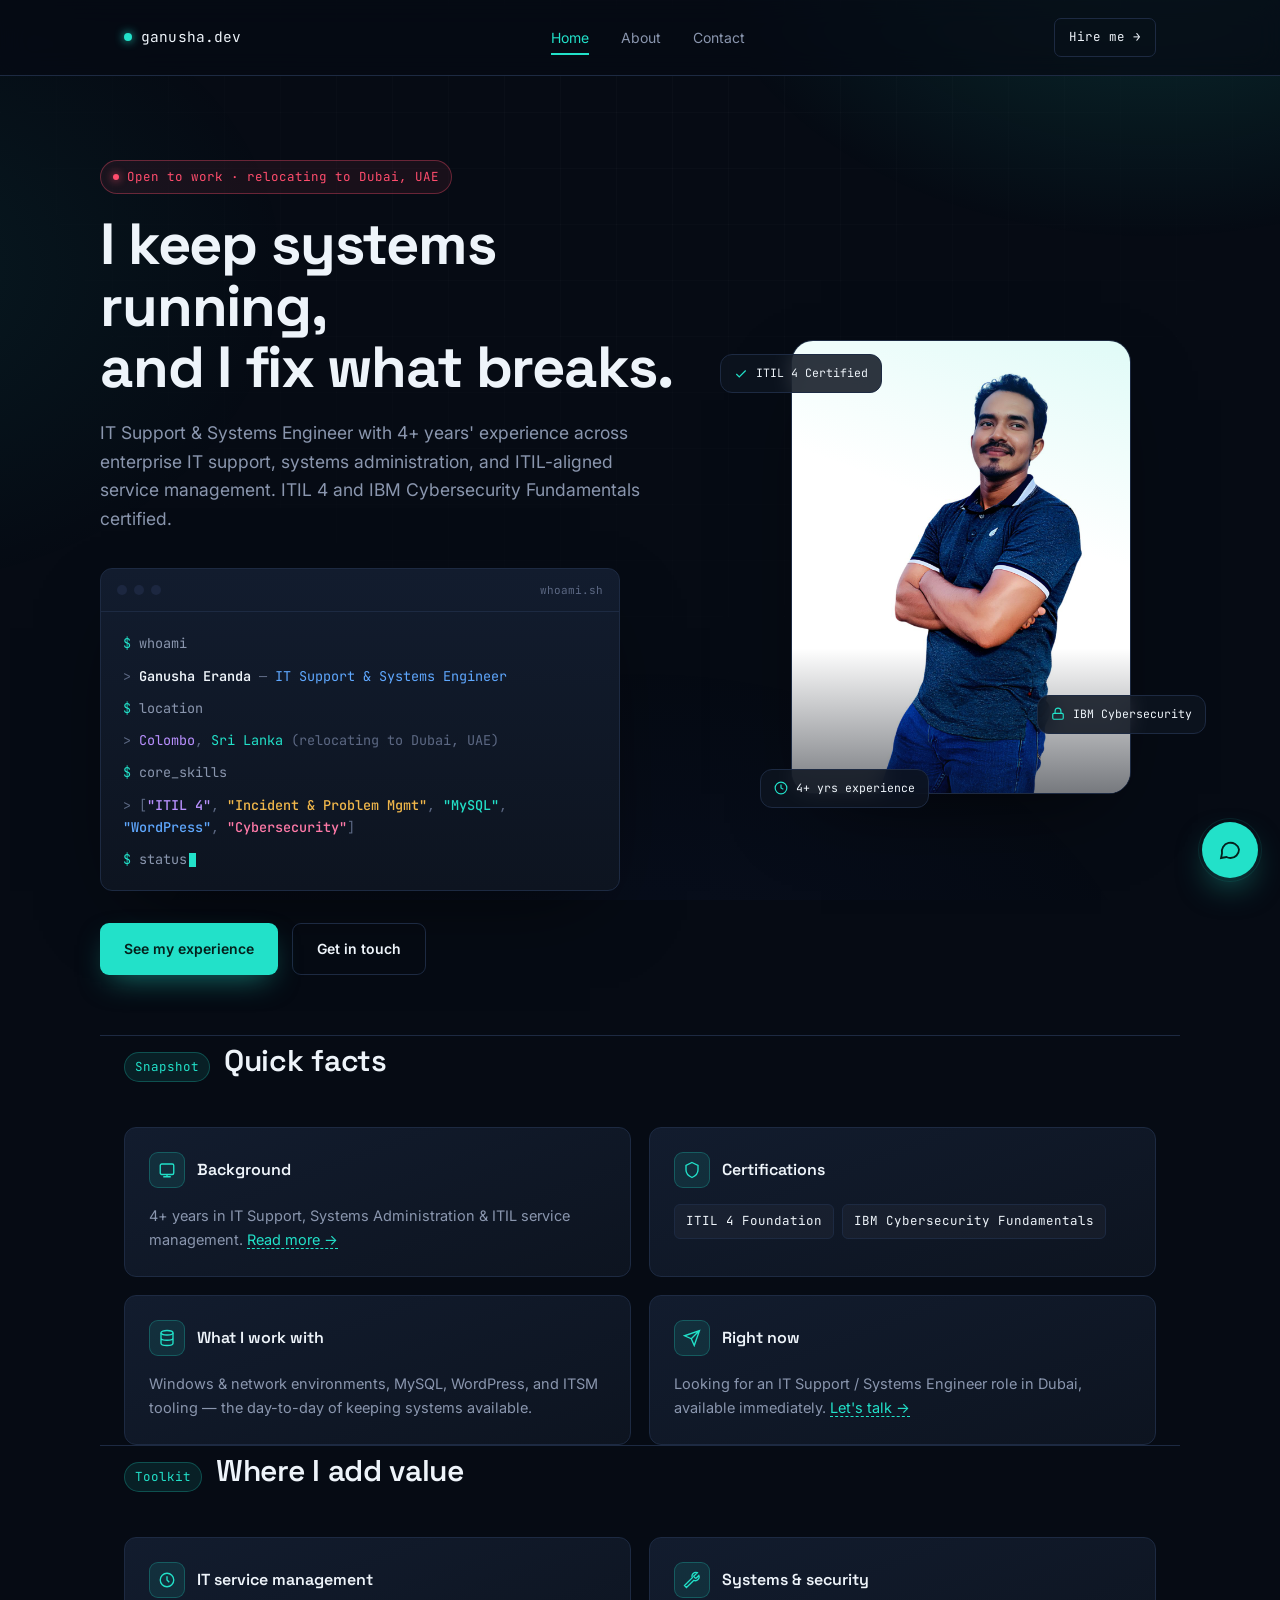
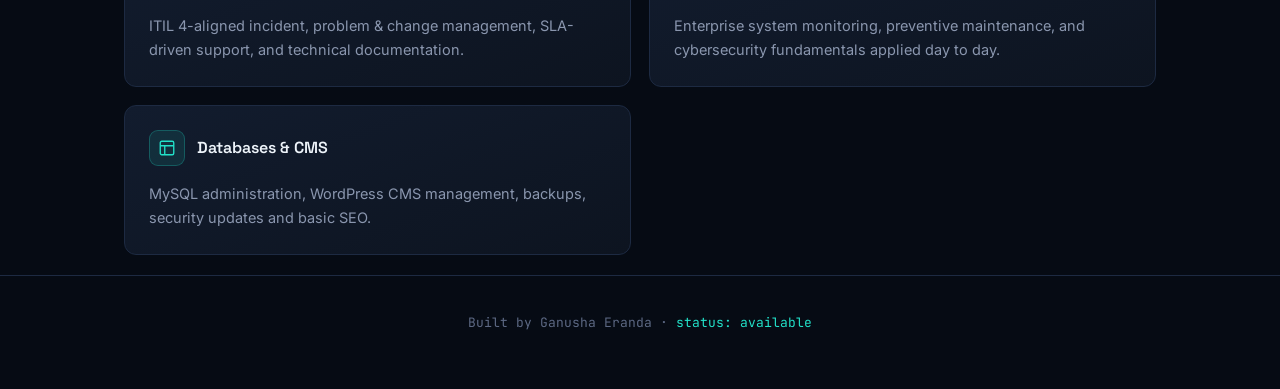
==== index.html @ ddb35d2b "Add files via upload" ====
<!DOCTYPE html>
<html lang="en">
<head>
<meta charset="UTF-8">
<meta name="viewport" content="width=device-width, initial-scale=1.0">
<title>Ganusha Eranda — IT Support & Systems Engineer</title>
<meta name="description" content="Ganusha Eranda — IT Support & Systems Engineer, 4+ years' experience, ITIL 4 & IBM Cybersecurity certified. Open to relocating to Dubai, UAE.">
<link rel="preconnect" href="https://fonts.googleapis.com">
<link rel="preconnect" href="https://fonts.gstatic.com" crossorigin>
<link href="https://fonts.googleapis.com/css2?family=Space+Grotesk:wght@400;500;600;700&family=Inter:wght@400;500;600&family=JetBrains+Mono:wght@400;500&display=swap" rel="stylesheet">
<link rel="stylesheet" href="style.css?v=5">
</head>
<body>

<header>
  <nav>
    <a class="logo" href="index.html"><span class="dot"></span> ganusha.dev</a>
    <button class="nav-toggle" id="navToggle" aria-label="Toggle menu" aria-expanded="false">☰</button>
    <div class="nav-links" id="navLinks">
      <a href="index.html" class="active">Home</a>
      <a href="about.html">About</a>
      <a href="contact.html">Contact</a>
    </div>
    <a href="contact.html" class="nav-cta">Hire me →</a>
  </nav>
</header>

<main>
  <section class="hero wrap" style="border-top:none;">
    <div class="hero-grid">
      <div>
        <div class="eyebrow eyebrow-alert enter enter-1"><span class="dot blink-dot"></span> Open to work · relocating to Dubai, UAE</div>
        <h1 class="enter enter-2">I keep systems running,<br>and I fix what breaks.</h1>
        <p class="hero-sub enter enter-3">IT Support & Systems Engineer with 4+ years' experience across enterprise IT support, systems administration, and ITIL-aligned service management. ITIL 4 and IBM Cybersecurity Fundamentals certified.</p>

        <div class="terminal enter enter-4" role="img" aria-label="Terminal panel showing status information">
          <div class="terminal-bar">
            <div class="dots"><span></span><span></span><span></span></div>
            <div class="label">whoami.sh</div>
          </div>
          <div class="terminal-body">
            <div class="line"><span class="prompt">$</span> whoami</div>
            <div class="line out"><span class="tok-arrow">&gt;</span> <span class="tok-name">Ganusha Eranda</span> <span class="tok-op">—</span> <span class="tok-role">IT Support & Systems Engineer</span></div>
            <div class="line"><span class="prompt">$</span> location</div>
            <div class="line out"><span class="tok-arrow">&gt;</span> <span class="tok-city">Colombo</span><span class="tok-op">,</span> <span class="tok-country">Sri Lanka</span> <span class="tok-muted">(relocating to Dubai, UAE)</span></div>
            <div class="line"><span class="prompt">$</span> core_skills</div>
            <div class="line out"><span class="tok-arrow">&gt;</span> <span class="tok-bracket">[</span><span class="tok-str tok-c1">"ITIL 4"</span><span class="tok-op">,</span> <span class="tok-str tok-c2">"Incident & Problem Mgmt"</span><span class="tok-op">,</span> <span class="tok-str tok-c3">"MySQL"</span><span class="tok-op">,</span> <span class="tok-str tok-c4">"WordPress"</span><span class="tok-op">,</span> <span class="tok-str tok-c5">"Cybersecurity"</span><span class="tok-bracket">]</span></div>
            <div class="line"><span class="prompt">$</span> status<span class="cursor"></span></div>
          </div>
        </div>

        <div class="hero-cta enter enter-5">
          <a href="about.html" class="btn btn-primary">See my experience</a>
          <a href="contact.html" class="btn btn-ghost">Get in touch</a>
        </div>
      </div>

      <div class="photo-card enter enter-3" aria-hidden="false">
        <div class="photo-frame">
          <img src="photo.jpg" alt="Ganusha Eranda">
        </div>
        <div class="photo-badge b1">
          <svg viewBox="0 0 24 24" fill="none" stroke="currentColor" stroke-width="2"><path d="M20 6L9 17l-5-5"/></svg>
          ITIL 4 Certified
        </div>
        <div class="photo-badge b2">
          <svg viewBox="0 0 24 24" fill="none" stroke="currentColor" stroke-width="2"><rect x="3" y="11" width="18" height="10" rx="2"/><path d="M7 11V7a5 5 0 0110 0v4"/></svg>
          IBM Cybersecurity
        </div>
        <div class="photo-badge b3">
          <svg viewBox="0 0 24 24" fill="none" stroke="currentColor" stroke-width="2"><path d="M12 2C6.5 2 2 6.5 2 12s4.5 10 10 10 10-4.5 10-10S17.5 2 12 2z"/><path d="M12 6v6l4 2"/></svg>
          4+ yrs experience
        </div>
      </div>
    </div>
  </section>


  <section class="wrap reveal">
    <div class="section-head"><span class="section-tag">Snapshot</span><h2>Quick facts</h2></div>
    <div class="modules">
      <div class="module">
        <div class="module-head">
          <div class="module-icon"><svg viewBox="0 0 24 24" fill="none" stroke="currentColor" stroke-width="1.8"><rect x="3" y="4" width="18" height="14" rx="2"/><path d="M7 21h10M12 18v3"/></svg></div>
          <h3>Background</h3>
        </div>
        <p style="color:var(--muted); font-size:14.5px;">4+ years in IT Support, Systems Administration & ITIL service management. <a href="about.html" style="color:var(--accent); border-bottom:1px dashed var(--accent);">Read more →</a></p>
      </div>
      <div class="module">
        <div class="module-head">
          <div class="module-icon"><svg viewBox="0 0 24 24" fill="none" stroke="currentColor" stroke-width="1.8"><path d="M12 2l8 4v6c0 5-3.5 8-8 10-4.5-2-8-5-8-10V6l8-4z"/></svg></div>
          <h3>Certifications</h3>
        </div>
        <div class="chip-row">
          <span class="chip">ITIL 4 Foundation</span><span class="chip">IBM Cybersecurity Fundamentals</span>
        </div>
      </div>
      <div class="module">
        <div class="module-head">
          <div class="module-icon"><svg viewBox="0 0 24 24" fill="none" stroke="currentColor" stroke-width="1.8"><ellipse cx="12" cy="5" rx="8" ry="3"/><path d="M4 5v14c0 1.66 3.58 3 8 3s8-1.34 8-3V5M4 12c0 1.66 3.58 3 8 3s8-1.34 8-3"/></svg></div>
          <h3>What I work with</h3>
        </div>
        <p style="color:var(--muted); font-size:14.5px;">Windows & network environments, MySQL, WordPress, and ITSM tooling — the day-to-day of keeping systems available.</p>
      </div>
      <div class="module">
        <div class="module-head">
          <div class="module-icon"><svg viewBox="0 0 24 24" fill="none" stroke="currentColor" stroke-width="1.8"><path d="M22 2L11 13M22 2l-7 20-4-9-9-4 20-7z"/></svg></div>
          <h3>Right now</h3>
        </div>
        <p style="color:var(--muted); font-size:14.5px;">Looking for an IT Support / Systems Engineer role in Dubai, available immediately. <a href="contact.html" style="color:var(--accent); border-bottom:1px dashed var(--accent);">Let's talk →</a></p>
      </div>
    </div>
  </section>

  <section class="wrap reveal">
    <div class="section-head"><span class="section-tag">Toolkit</span><h2>Where I add value</h2></div>
    <div class="modules">
      <div class="module">
        <div class="module-head">
          <div class="module-icon"><svg viewBox="0 0 24 24" fill="none" stroke="currentColor" stroke-width="1.8"><circle cx="12" cy="12" r="9"/><path d="M12 7v5l3 3"/></svg></div>
          <h3>IT service management</h3>
        </div>
        <p style="color:var(--muted); font-size:14.5px;">ITIL 4-aligned incident, problem & change management, SLA-driven support, and technical documentation.</p>
      </div>
      <div class="module">
        <div class="module-head">
          <div class="module-icon"><svg viewBox="0 0 24 24" fill="none" stroke="currentColor" stroke-width="1.8"><path d="M14.7 6.3a1 1 0 000 1.4l1.6 1.6a1 1 0 001.4 0l3.4-3.4a5 5 0 01-6.6 6.6L4.6 22 2 19.4l10.5-10.5a5 5 0 016.6-6.6l-3.4 3.4z"/></svg></div>
          <h3>Systems & security</h3>
        </div>
        <p style="color:var(--muted); font-size:14.5px;">Enterprise system monitoring, preventive maintenance, and cybersecurity fundamentals applied day to day.</p>
      </div>
      <div class="module">
        <div class="module-head">
          <div class="module-icon"><svg viewBox="0 0 24 24" fill="none" stroke="currentColor" stroke-width="1.8"><rect x="3" y="3" width="18" height="18" rx="2"/><path d="M3 9h18M9 21V9"/></svg></div>
          <h3>Databases & CMS</h3>
        </div>
        <p style="color:var(--muted); font-size:14.5px;">MySQL administration, WordPress CMS management, backups, security updates and basic SEO.</p>
      </div>
    </div>
  </section>
</main>

<footer>
  <div class="wrap">Built by Ganusha Eranda · <span>status: available</span></div>
</footer>

<div class="float-contact" id="floatContact">
  <div class="float-menu" id="floatMenu">
    <a href="https://wa.me/971504978648" target="_blank" rel="noopener" class="float-item wa">
      <svg viewBox="0 0 24 24" fill="currentColor"><path d="M17.5 14.4c-.3-.1-1.7-.8-1.9-.9-.3-.1-.4-.1-.6.1-.2.3-.7.9-.8 1-.2.2-.3.2-.5.1-.3-.1-1.1-.4-2.1-1.3-.8-.7-1.3-1.6-1.5-1.8-.1-.2 0-.4.1-.5.1-.1.3-.3.4-.5.1-.1.2-.3.2-.4.1-.2 0-.3 0-.5-.1-.1-.6-1.5-.8-2-.2-.5-.4-.4-.6-.4h-.5c-.2 0-.5.1-.7.3-.2.3-.9.9-.9 2.2s.9 2.5 1 2.7c.1.2 1.8 2.8 4.4 3.8.6.3 1.1.4 1.5.6.6.2 1.2.2 1.6.1.5-.1 1.7-.7 1.9-1.3.2-.6.2-1.1.2-1.3 0-.1-.2-.2-.4-.3z"/><path d="M12 2C6.5 2 2 6.5 2 12c0 1.9.5 3.6 1.5 5.1L2 22l5-1.4C8.4 21.5 10.1 22 12 22c5.5 0 10-4.5 10-10S17.5 2 12 2zm0 18.2c-1.7 0-3.3-.5-4.6-1.3l-.3-.2-3 .8.8-2.9-.2-.3C3.9 15 3.3 13.5 3.3 12c0-4.8 3.9-8.7 8.7-8.7s8.7 3.9 8.7 8.7-3.9 8.7-8.7 8.7z"/></svg>
      <span>WhatsApp</span>
    </a>
    <a href="mailto:ganush411@gmail.com" class="float-item mail">
      <svg viewBox="0 0 24 24" fill="none" stroke="currentColor" stroke-width="1.8"><rect x="2" y="4" width="20" height="16" rx="2"/><path d="M2 6l10 7L22 6"/></svg>
      <span>Email</span>
    </a>
  </div>
  <button class="float-toggle" id="floatToggle" aria-label="Contact options" aria-expanded="false">
    <svg class="icon-chat" viewBox="0 0 24 24" fill="none" stroke="currentColor" stroke-width="1.8"><path d="M21 11.5a8.5 8.5 0 01-8.5 8.5 8.4 8.4 0 01-4-1L3 20l1-4.5A8.5 8.5 0 1121 11.5z"/></svg>
    <svg class="icon-close" viewBox="0 0 24 24" fill="none" stroke="currentColor" stroke-width="1.8"><path d="M18 6L6 18M6 6l12 12"/></svg>
  </button>
</div>

<script src="nav.js?v=5"></script>
</body>
</html>
---- style.css ----
:root{
  --bg: #060B14;
  --surface: #0D1420;
  --surface-2: #121C2E;
  --border: #1D2A42;
  --border-hover: #22E1C966;
  --text: #EEF4FA;
  --muted: #8A96AE;
  --muted-2: #5C6883;
  --accent: #22E1C9;
  --accent-dim: #22E1C91A;
  --accent-line: #22E1C940;
  --accent-strong: #16C9B2;
  --warn: #F2B84B;
  --danger: #FF4D6D;
  --term-purple: #B990FF;
  --term-blue: #5FA8FF;
  --term-yellow: #F2B84B;
  --term-pink: #FF7AA8;
  --term-cyan: #22E1C9;
  --font-display: 'Space Grotesk', sans-serif;
  --font-body: 'Inter', sans-serif;
  --font-mono: 'JetBrains Mono', monospace;
  --shadow-lg: 0 30px 80px -30px rgba(0,0,0,0.65);
  --shadow-glow: 0 0 0 1px var(--accent-line), 0 20px 60px -20px rgba(34,225,201,0.28);
}

*{ margin:0; padding:0; box-sizing:border-box; }
html{ scroll-behavior: smooth; }
@media (prefers-reduced-motion: reduce){
  html{ scroll-behavior: auto; }
  *{ animation-duration: 0.01ms !important; animation-iteration-count: 1 !important; transition-duration: 0.01ms !important; scroll-behavior: auto !important; }
}

body{
  background: var(--bg);
  color: var(--text);
  font-family: var(--font-body);
  line-height: 1.65;
  overflow-x: hidden;
  position: relative;
}

body::before{
  content:"";
  position: fixed; inset: 0; z-index: -2;
  background:
    radial-gradient(760px 520px at 90% -8%, rgba(34,225,201,0.16), transparent 60%),
    radial-gradient(700px 540px at -10% 30%, rgba(34,225,201,0.07), transparent 60%),
    radial-gradient(900px 700px at 50% 120%, rgba(60,90,220,0.06), transparent 60%);
}
body::after{
  content:"";
  position: fixed; inset:0; z-index:-1; pointer-events:none;
  background-image:
    linear-gradient(rgba(255,255,255,0.025) 1px, transparent 1px),
    linear-gradient(90deg, rgba(255,255,255,0.025) 1px, transparent 1px);
  background-size: 56px 56px;
  mask-image: radial-gradient(circle at 50% 0%, black, transparent 75%);
}

a{ color: inherit; text-decoration:none; }
::selection{ background: var(--accent-dim); color: var(--accent); }
.wrap{ max-width: 1080px; margin: 0 auto; padding: 0 24px; }

.reveal{ opacity: 0; transform: translateY(18px); transition: opacity .7s ease, transform .7s ease; }
.reveal.in{ opacity: 1; transform: translateY(0); }

/* ---------- NAV ---------- */
header{
  position: sticky; top:0; z-index: 50;
  backdrop-filter: blur(14px);
  background: rgba(6,11,20,0.72);
  border-bottom: 1px solid var(--border);
}
nav{
  display:flex; align-items:center; justify-content:space-between;
  padding: 18px 24px; max-width: 1080px; margin: 0 auto;
}
.logo{
  font-family: var(--font-mono); font-size: 14.5px; color: var(--text);
  display:flex; align-items:center; gap:9px; letter-spacing: 0.01em;
}
.logo .dot{ width:8px; height:8px; border-radius:50%; background: var(--accent); box-shadow: 0 0 10px var(--accent); }
.nav-links{ display:flex; align-items:center; gap:32px; font-size:14px; color: var(--muted); }
.nav-links a{ transition: color .2s; position:relative; padding: 4px 0; }
.nav-links a::after{
  content:""; position:absolute; left:0; right:100%; bottom:-2px; height:1.5px; background: var(--accent);
  transition: right .25s ease;
}
.nav-links a:hover, .nav-links a:focus-visible{ color: var(--text); }
.nav-links a:hover::after, .nav-links a.active::after{ right:0; }
.nav-links a.active{ color: var(--accent); }
.nav-links a:focus-visible{ outline: 2px solid var(--accent); outline-offset:4px; border-radius:2px; }
.nav-cta{
  font-family: var(--font-mono); font-size:12.5px; border:1px solid var(--border);
  padding: 8px 14px; border-radius: 7px; color: var(--text); transition: border-color .2s, color .2s;
  white-space:nowrap;
}
.nav-cta:hover{ border-color: var(--accent); color: var(--accent); }
.nav-toggle{ display:none; background:none; border:1px solid var(--border); color:var(--text); width:38px; height:38px; border-radius:8px; font-size:18px; cursor:pointer; flex-shrink:0; }

@media (max-width: 860px){
  .nav-links{
    position:absolute; top:100%; left:0; right:0;
    background: var(--bg); border-bottom:1px solid var(--border);
    flex-direction:column; align-items:flex-start; padding: 22px 24px; gap:20px;
    display:none;
  }
  .nav-links.open{ display:flex; }
  .nav-toggle{ display:block; }
  .nav-cta{ display:none; }
}

/* ---------- HERO ---------- */
.hero{ padding: 84px 0 60px; }
.hero-grid{ display:grid; grid-template-columns: 1.15fr 0.85fr; gap: 50px; align-items:center; }
@media (max-width: 880px){ .hero-grid{ grid-template-columns: 1fr; } }

.avatar-row{ display:flex; align-items:center; gap:16px; margin-bottom: 28px; }
.avatar-ring{
  position:relative; width:52px; height:52px; border-radius:50%;
  display:flex; align-items:center; justify-content:center;
  background: linear-gradient(160deg, var(--surface-2), var(--surface));
  border: 1px solid var(--border);
  font-family: var(--font-display); font-weight:700; font-size:16px; color: var(--accent);
  overflow:hidden;
}
.avatar-ring img{ width:100%; height:100%; object-fit:cover; border-radius:50%; }
.avatar-ring::after{
  content:""; position:absolute; inset:-4px; border-radius:50%;
  border: 1.5px solid var(--accent-dim); border-top-color: var(--accent);
  animation: spin 6s linear infinite;
}
@keyframes spin{ to{ transform: rotate(360deg); } }
.avatar-meta{ font-family: var(--font-mono); font-size:12.5px; color: var(--muted); }
.avatar-meta b{ color: var(--accent); font-weight:500; }

.eyebrow{
  font-family: var(--font-mono); font-size: 12.5px; color: var(--accent);
  display:inline-flex; align-items:center; gap:8px; margin-bottom: 20px;
  border: 1px solid var(--accent-line); background: var(--accent-dim);
  padding: 6px 12px; border-radius: 20px;
}
.eyebrow .dot{ width:6px; height:6px; border-radius:50%; background: var(--accent); box-shadow: 0 0 8px var(--accent); animation: pulse 2s infinite; }
@keyframes pulse{ 0%,100%{ opacity:1; } 50%{ opacity:.35; } }
.eyebrow-alert{ border-color: rgba(255,77,109,0.35); background: rgba(255,77,109,0.08); color: var(--danger); }
.eyebrow-alert .blink-dot{ background: var(--danger); box-shadow: 0 0 9px var(--danger); animation: hard-blink 1.6s steps(1,end) infinite; }
@keyframes hard-blink{ 0%,45%{ opacity:1; } 50%,95%{ opacity:.15; } 100%{ opacity:1; } }

h1{
  font-family: var(--font-display); font-weight:700;
  font-size: clamp(34px, 5.4vw, 58px); line-height:1.06;
  letter-spacing: -0.02em;
}
h1 .accent, .accent{ color: var(--accent); }
h1 .underline{ position:relative; white-space:nowrap; }
h1 .underline::after{
  content:""; position:absolute; left:2px; right:2px; bottom:6px; height:10px;
  background: var(--accent-dim); z-index:-1; border-radius:3px;
}

.hero-sub{ margin-top:20px; font-size:17.5px; color: var(--muted); max-width: 540px; }

.terminal{
  margin-top: 34px;
  background: linear-gradient(180deg, var(--surface-2), var(--surface));
  border: 1px solid var(--border);
  border-radius: 12px;
  max-width: 520px;
  overflow:hidden;
  box-shadow: var(--shadow-lg);
}
.terminal-bar{
  display:flex; align-items:center; justify-content:space-between; gap:7px; padding: 12px 16px;
  border-bottom: 1px solid var(--border);
}
.terminal-bar .dots{ display:flex; gap:7px; }
.terminal-bar span{ width:10px; height:10px; border-radius:50%; background:#1C2740; }
.terminal-bar .label{ font-family: var(--font-mono); font-size:11px; color: var(--muted-2); }
.terminal-body{ padding: 20px 22px; font-family: var(--font-mono); font-size: 13.5px; }
.terminal-body .line{ margin-bottom: 10px; color: var(--muted); }
.terminal-body .line:last-child{ margin-bottom:0; }
.terminal-body .prompt{ color: var(--accent); }
.terminal-body .out{ color: var(--text); }
.tok-arrow{ color: var(--muted-2); }
.tok-name{ color: var(--text); font-weight:600; }
.tok-op{ color: var(--muted-2); }
.tok-role{ color: var(--term-blue); }
.tok-city{ color: var(--term-purple); }
.tok-country{ color: var(--term-cyan); }
.tok-muted{ color: var(--muted-2); }
.tok-bracket{ color: var(--muted-2); }
.tok-str{ font-weight:500; }
.tok-c1{ color: var(--term-purple); }
.tok-c2{ color: var(--term-yellow); }
.tok-c3{ color: var(--term-cyan); }
.tok-c4{ color: var(--term-blue); }
.tok-c5{ color: var(--term-pink); }
.cursor{ display:inline-block; width:7px; height:14px; background: var(--accent); vertical-align: middle; animation: blink 1s steps(1) infinite; margin-left:2px; }
@keyframes blink{ 50%{ opacity:0; } }

.hero-cta{ display:flex; gap:14px; margin-top: 32px; flex-wrap:wrap; }
.btn{
  font-family: var(--font-body); font-weight:600; font-size:14px;
  padding: 13px 24px; border-radius: 9px; display:inline-flex; align-items:center; gap:8px;
  transition: transform .18s ease, box-shadow .18s ease, border-color .2s, color .2s;
  border: none; cursor:pointer;
}
.btn:focus-visible{ outline:2px solid var(--accent); outline-offset:3px; }
.btn-primary{ background: var(--accent); color: #05201C; box-shadow: 0 12px 30px -10px rgba(34,225,201,0.5); font-family: var(--font-body); }
.btn-primary:hover{ transform: translateY(-2px); box-shadow: 0 16px 34px -8px rgba(34,225,201,0.6); }
.btn-ghost{ border:1px solid var(--border); color: var(--text); background: transparent; }
.btn-ghost:hover{ border-color: var(--accent); color: var(--accent); transform: translateY(-2px); }

/* ---------- hero graphic: signal monitor ---------- */
.hero-graphic{ display:flex; align-items:center; justify-content:center; }
.hero-graphic svg{ width:100%; max-width: 380px; height:auto; }
.node{ animation: node-pulse 3s ease-in-out infinite; }
.node.n2{ animation-delay: .5s; }
.node.n3{ animation-delay: 1s; }
.node.n4{ animation-delay: 1.5s; }
@keyframes node-pulse{ 0%,100%{ opacity: .55; } 50%{ opacity: 1; } }
.packet{ filter: drop-shadow(0 0 4px currentColor); }
.orbit-ring{ transform-origin: 190px 210px; }
.orbit-cw{ animation: orbit-spin 22s linear infinite; }
@keyframes orbit-spin{ to{ transform: rotate(360deg); } }
@media (max-width: 880px){ .hero-graphic{ display:none; } }

/* ---------- SECTION HEADS ---------- */
section{ padding: 76px 0; border-top: 1px solid var(--border); position:relative; }
.section-head{ display:flex; align-items:baseline; gap:14px; margin-bottom: 42px; flex-wrap:wrap; }
.section-tag{ font-family: var(--font-mono); font-size:12.5px; color: var(--accent); border:1px solid var(--accent-line); padding:4px 10px; border-radius: 20px; background: var(--accent-dim); }
.section-head h2{ font-family: var(--font-display); font-size: 30px; font-weight:600; letter-spacing: -0.01em; }
.section-kicker{ color: var(--muted); font-size: 15px; max-width: 560px; margin-top: -24px; margin-bottom: 42px; }

/* ---------- ABOUT ---------- */
.about-grid{ display:grid; grid-template-columns: 1.3fr 1fr; gap: 56px; }
.about-grid p{ color: var(--muted); margin-bottom:18px; font-size:15.5px; }
.about-grid p strong{ color: var(--text); font-weight:600; }
.stat-box{
  background: linear-gradient(160deg, var(--surface-2), var(--surface));
  border:1px solid var(--border); border-radius:12px;
  padding: 22px; margin-bottom: 14px; transition: border-color .2s, transform .2s;
}
.stat-box:hover{ border-color: var(--border-hover); transform: translateY(-2px); }
.stat-box .num{ font-family: var(--font-display); font-size:27px; color: var(--accent); font-weight:700; }
.stat-box .label{ font-size:13px; color: var(--muted); margin-top:5px; }
@media (max-width: 760px){ .about-grid{ grid-template-columns: 1fr; } }

/* ---------- MODULES (skills) ---------- */
.modules{ display:grid; grid-template-columns: repeat(2, 1fr); gap: 18px; }
.module{
  background: linear-gradient(160deg, var(--surface-2), var(--surface));
  border:1px solid var(--border); border-radius:12px; padding: 24px;
  transition: border-color .25s, transform .25s, box-shadow .25s;
}
.module:hover{ border-color: var(--border-hover); transform: translateY(-3px); box-shadow: var(--shadow-glow); }
.module-head{ display:flex; align-items:center; gap:12px; margin-bottom:16px; }
.module-icon{
  width:36px; height:36px; border-radius:9px; display:flex; align-items:center; justify-content:center;
  background: var(--accent-dim); border: 1px solid var(--accent-line); color: var(--accent); flex-shrink:0;
}
.module-icon svg{ width:18px; height:18px; }
.module h3{ font-family: var(--font-display); font-size:16px; font-weight:600; }
.chip-row{ display:flex; flex-wrap:wrap; gap:8px; }
.chip{
  font-family: var(--font-mono); font-size:12.5px; color: var(--text);
  background: rgba(255,255,255,0.03); border: 1px solid var(--border); padding: 6px 11px; border-radius:6px;
  transition: border-color .2s, color .2s;
}
.module:hover .chip{ border-color: var(--accent-line); }
@media (max-width: 760px){ .modules{ grid-template-columns: 1fr; } }

/* ---------- PROJECTS ---------- */
.projects{ display:flex; flex-direction:column; gap:20px; }
.project{
  background: linear-gradient(160deg, var(--surface-2), var(--surface));
  border:1px solid var(--border); border-radius:14px;
  padding: 30px; display:grid; grid-template-columns: auto 1fr auto; gap:26px; align-items:start;
  transition: border-color .25s, transform .25s, box-shadow .25s;
  position:relative; overflow:hidden;
}
.project::before{
  content:""; position:absolute; left:0; top:0; bottom:0; width:3px;
  background: linear-gradient(180deg, var(--accent), transparent);
  opacity:0; transition: opacity .25s;
}
.project:hover{ border-color: var(--border-hover); transform: translateY(-3px); box-shadow: var(--shadow-glow); }
.project:hover::before{ opacity:1; }
.project-index{ font-family: var(--font-mono); color: var(--accent); font-size:14px; padding-top:2px; }
.project h3{ font-family: var(--font-display); font-size:21px; margin-bottom:9px; }
.project p{ color: var(--muted); font-size:14.5px; margin-bottom:16px; max-width: 560px; }
.project .chip-row{ margin-bottom: 0; }
.project-links{ display:flex; flex-direction:column; gap:11px; align-items:flex-end; }
.project-links a{ font-family: var(--font-mono); font-size:13px; color: var(--muted); border-bottom:1px dashed var(--border); display:inline-flex; align-items:center; gap:5px; }
.project-links a:hover{ color: var(--accent); border-color: var(--accent); }
@media (max-width: 760px){
  .project{ grid-template-columns: 1fr; }
  .project-links{ align-items:flex-start; flex-direction:row; flex-wrap:wrap; }
}
.project-tab-row{ display:flex; gap:10px; margin-bottom: 40px; flex-wrap:wrap; }
.tab-btn{
  font-family: var(--font-mono); font-size:13px; padding: 9px 16px; border-radius: 20px;
  border: 1px solid var(--border); color: var(--muted); cursor:pointer; background:transparent; transition: all .2s;
}
.tab-btn.active, .tab-btn:hover{ border-color: var(--accent); color: var(--accent); background: var(--accent-dim); }

/* ---------- SERVICES (repair) ---------- */
.services{ display:grid; grid-template-columns: repeat(3, 1fr); gap: 18px; }
.service-card{
  background: linear-gradient(160deg, var(--surface-2), var(--surface));
  border:1px solid var(--border); border-radius:14px; padding: 26px;
  transition: border-color .25s, transform .25s, box-shadow .25s;
}
.service-card:hover{ border-color: var(--border-hover); transform: translateY(-3px); box-shadow: var(--shadow-glow); }
.service-card .module-icon{ margin-bottom: 16px; }
.service-card h3{ font-family: var(--font-display); font-size:17px; margin-bottom:8px; }
.service-card p{ color: var(--muted); font-size:14px; }
@media (max-width: 760px){ .services{ grid-template-columns: 1fr; } }

/* ---------- GALLERY ---------- */
.gallery{ display:grid; grid-template-columns: repeat(3, 1fr); gap: 14px; }
.gallery-item{
  aspect-ratio: 4/3; border-radius: 12px; overflow:hidden; position:relative;
  border: 1px solid var(--border); background: var(--surface-2);
}
.gallery-item img{ width:100%; height:100%; object-fit:cover; display:block; transition: transform .4s ease; }
.gallery-item:hover img{ transform: scale(1.06); }
.gallery-item .cap{
  position:absolute; left:0; right:0; bottom:0; padding: 10px 12px;
  background: linear-gradient(0deg, rgba(6,11,20,0.9), transparent);
  font-family: var(--font-mono); font-size:11.5px; color: var(--text);
}
.gallery-placeholder{
  display:flex; flex-direction:column; align-items:center; justify-content:center; gap:8px;
  color: var(--muted-2); font-family: var(--font-mono); font-size:12px; height:100%; text-align:center; padding: 12px;
}
.gallery-placeholder svg{ width:28px; height:28px; opacity:.6; }
@media (max-width: 760px){ .gallery{ grid-template-columns: repeat(2, 1fr); } }

/* ---------- REVIEWS ---------- */
.reviews-grid{ display:grid; grid-template-columns: repeat(3, 1fr); gap: 18px; }
.review-card{
  background: linear-gradient(160deg, var(--surface-2), var(--surface));
  border:1px solid var(--border); border-radius:14px; padding: 24px;
  display:flex; flex-direction:column; gap:14px;
}
.stars{ display:flex; gap:3px; color: var(--accent); }
.stars svg{ width:15px; height:15px; }
.review-card p{ color: var(--text); font-size:14.5px; line-height:1.6; }
.review-who{ display:flex; align-items:center; gap:10px; margin-top:auto; padding-top:8px; }
.review-avatar{
  width:34px; height:34px; border-radius:50%; background: var(--accent-dim); border:1px solid var(--accent-line);
  display:flex; align-items:center; justify-content:center; font-family: var(--font-display); font-size:13px; color: var(--accent); flex-shrink:0;
}
.review-name{ font-size:13px; font-weight:600; color: var(--text); }
.review-context{ font-size:12px; color: var(--muted-2); font-family: var(--font-mono); }
@media (max-width: 860px){ .reviews-grid{ grid-template-columns: 1fr; } }

.review-form{
  background: linear-gradient(160deg, var(--surface-2), var(--surface));
  border: 1px solid var(--border); border-radius: 16px; padding: 36px; margin-top: 46px;
}
.review-form h3{ font-family: var(--font-display); font-size:20px; margin-bottom: 6px; }
.review-form .hint{ color: var(--muted); font-size:13.5px; margin-bottom: 24px; }
.form-row{ display:grid; grid-template-columns: 1fr 1fr; gap: 16px; margin-bottom: 16px; }
.form-field{ display:flex; flex-direction:column; gap:7px; }
.form-field.full{ grid-column: 1 / -1; }
.form-field label{ font-size:12.5px; color: var(--muted); font-family: var(--font-mono); }
.form-field input, .form-field textarea, .form-field select{
  background: var(--bg); border: 1px solid var(--border); border-radius:8px; padding: 12px 14px;
  color: var(--text); font-family: var(--font-body); font-size:14px; resize: vertical;
  transition: border-color .2s;
}
.form-field input:focus, .form-field textarea:focus, .form-field select:focus{ outline:none; border-color: var(--accent); }
.star-select{ display:flex; gap:6px; }
.star-select button{
  background:none; border:none; cursor:pointer; color: var(--border); padding:2px; transition: color .15s, transform .15s;
}
.star-select button svg{ width:22px; height:22px; }
.star-select button.on, .star-select button:hover{ color: var(--accent); transform: scale(1.1); }
@media (max-width: 640px){ .form-row{ grid-template-columns: 1fr; } }

/* ---------- CV / DOWNLOAD ---------- */
.cv-panel{
  display:flex; align-items:center; justify-content:space-between; gap: 24px; flex-wrap:wrap;
  background: linear-gradient(160deg, var(--surface-2), var(--surface));
  border: 1px solid var(--border); border-radius: 16px; padding: 30px 34px;
}
.cv-panel-left{ display:flex; align-items:center; gap:18px; }
.cv-icon{
  width:52px; height:52px; border-radius:12px; background: var(--accent-dim); border:1px solid var(--accent-line);
  display:flex; align-items:center; justify-content:center; color: var(--accent); flex-shrink:0;
}
.cv-icon svg{ width:24px; height:24px; }
.cv-panel h3{ font-family: var(--font-display); font-size:18px; }
.cv-panel p{ color: var(--muted); font-size:13.5px; margin-top:3px; }

/* ---------- signal bars ---------- */
.signal{ display:flex; align-items:center; gap:3px; }
.signal span{ width:4px; height:12px; border-radius:2px; background: var(--border); }
.signal span.on{ background: var(--accent); }

/* ---------- CONTACT ---------- */
.contact-panel{
  background: linear-gradient(160deg, var(--surface-2), #08101C);
  border: 1px solid var(--border); border-radius: 18px; padding: 56px;
  text-align:center; position:relative; overflow:hidden;
}
.contact-panel::before{
  content:""; position:absolute; inset:0;
  background: radial-gradient(420px 260px at 50% -10%, rgba(34,225,201,0.16), transparent 70%);
  pointer-events:none;
}
.contact-panel h2{ font-family: var(--font-display); font-size: 34px; margin-bottom:14px; }
.contact-panel p{ color: var(--muted); max-width:480px; margin: 0 auto 32px; }
.contact-links{ display:flex; justify-content:center; gap:16px; flex-wrap:wrap; }
.contact-meta{ display:flex; justify-content:center; gap:28px; margin-top: 36px; flex-wrap:wrap; font-family: var(--font-mono); font-size:12.5px; color: var(--muted-2); }
.contact-meta span b{ color: var(--accent); font-weight: 500; }

footer{ padding: 36px 0 56px; text-align:center; color: var(--muted-2); font-size:13px; font-family: var(--font-mono); border-top: 1px solid var(--border); margin-top: 20px; }
footer span{ color: var(--accent); }

.page-hero{ padding: 64px 0 26px; }
.page-hero .eyebrow{ margin-bottom:18px; }
.page-hero h1{ font-size: clamp(30px, 5vw, 46px); }

/* ---------- FLOATING CONTACT ---------- */
.float-contact{ position: fixed; right: 22px; bottom: 22px; z-index: 90; display:flex; flex-direction:column; align-items:flex-end; gap:12px; }
.float-menu{
  display:flex; flex-direction:column; gap:10px; align-items:flex-end;
  opacity:0; visibility:hidden; transform: translateY(10px) scale(.96); transform-origin: bottom right;
  transition: opacity .22s ease, transform .22s ease, visibility .22s;
}
.float-menu.open{ opacity:1; visibility:visible; transform: translateY(0) scale(1); }
.float-item{
  display:flex; align-items:center; gap:10px; font-family: var(--font-body); font-weight:600; font-size:13.5px;
  background: var(--surface-2); border:1px solid var(--border); color: var(--text);
  padding: 11px 16px 11px 12px; border-radius: 30px; box-shadow: var(--shadow-lg);
  transition: border-color .2s, transform .2s, color .2s;
  white-space:nowrap;
}
.float-item svg{ width:19px; height:19px; flex-shrink:0; }
.float-item.wa{ color:#25D366; }
.float-item.wa:hover{ border-color:#25D36680; transform: translateX(-2px); }
.float-item.mail{ color: var(--accent); }
.float-item.mail:hover{ border-color: var(--accent-line); transform: translateX(-2px); }
.float-toggle{
  width:56px; height:56px; border-radius:50%; border:none; cursor:pointer;
  background: var(--accent); color:#05201C; display:flex; align-items:center; justify-content:center;
  box-shadow: 0 14px 34px -10px rgba(34,225,201,0.55); position:relative;
  transition: transform .2s ease, box-shadow .2s ease;
}
.float-toggle:hover{ transform: translateY(-2px) scale(1.04); }
.float-toggle svg{ width:24px; height:24px; position:absolute; transition: opacity .18s ease, transform .18s ease; }
.float-toggle .icon-close{ opacity:0; transform: rotate(-45deg) scale(.7); }
.float-toggle .icon-chat{ opacity:1; transform: rotate(0) scale(1); }
.float-toggle.open .icon-close{ opacity:1; transform: rotate(0) scale(1); }
.float-toggle.open .icon-chat{ opacity:0; transform: rotate(45deg) scale(.7); }
.float-toggle::after{
  content:""; position:absolute; inset:-4px; border-radius:50%; border:1.5px solid var(--accent-dim);
  animation: float-ring 2.4s ease-out infinite;
}
@keyframes float-ring{ 0%{ transform: scale(1); opacity:.9; } 100%{ transform: scale(1.35); opacity:0; } }
@media (max-width:560px){
  .float-contact{ right:16px; bottom:16px; }
  .float-toggle{ width:52px; height:52px; }
}

/* ---------- PROJECT MEDIA (photos) ---------- */
.project{ flex-direction:column; padding:0; }
.project-media{
  aspect-ratio: 16/9; width:100%; overflow:hidden; border-bottom:1px solid var(--border);
  background: var(--surface); position:relative;
}
.project-media img{ width:100%; height:100%; object-fit:cover; display:block; transition: transform .4s ease; }
.project:hover .project-media img{ transform: scale(1.04); }
.project-media .gallery-placeholder{ height:100%; }
.project-body-row{ display:grid; grid-template-columns: auto 1fr auto; gap:26px; align-items:start; padding: 26px 30px 30px; }
@media (max-width:760px){
  .project-body-row{ grid-template-columns: 1fr; gap:14px; }
  .project-links{ align-items:flex-start; flex-direction:row; flex-wrap:wrap; }
}

/* ---------- BLOG ---------- */
.blog-list{ display:flex; flex-direction:column; gap:20px; }
.blog-post{
  background: linear-gradient(160deg, var(--surface-2), var(--surface));
  border:1px solid var(--border); border-radius:14px; overflow:hidden;
  transition: border-color .25s, transform .25s, box-shadow .25s;
}
.blog-post:hover{ border-color: var(--border-hover); transform: translateY(-3px); box-shadow: var(--shadow-glow); }
.blog-post-media{
  aspect-ratio: 16/7; width:100%; overflow:hidden; border-bottom:1px solid var(--border);
  background: var(--surface); position:relative;
}
.blog-post-media img{ width:100%; height:100%; object-fit:cover; display:block; transition: transform .4s ease; }
.blog-post:hover .blog-post-media img{ transform: scale(1.04); }
.blog-post-media .gallery-placeholder{ height:100%; }
.blog-post-body{ padding: 30px; }
.blog-meta{ display:flex; align-items:center; gap:12px; margin-bottom:12px; font-family: var(--font-mono); font-size:12px; color: var(--muted-2); }
.blog-meta .tag{ color: var(--accent); border:1px solid var(--accent-line); background: var(--accent-dim); padding:3px 9px; border-radius:14px; }
.blog-meta .tag-repair{ color: var(--warn); border-color: rgba(242,184,75,0.35); background: rgba(242,184,75,0.1); }
.blog-meta .tag-shopify{ color: var(--term-purple); border-color: rgba(185,144,255,0.35); background: rgba(185,144,255,0.1); }
.blog-post h3{ font-family: var(--font-display); font-size:21px; margin-bottom:10px; }
.blog-post p{ color: var(--muted); font-size:14.5px; max-width: 700px; }

/* Unified action bar: reactions on the left, share + comments icons on the right — all one compact size */
.post-actions{
  display:flex; align-items:center; justify-content:space-between; gap:14px; flex-wrap:wrap;
  margin-top:18px; padding-top:16px; border-top:1px solid var(--border);
}
.post-actions-right{ display:flex; align-items:center; gap:8px; }

.share-btn{
  width:32px; height:32px; border-radius:8px; border:1px solid var(--border); background:transparent;
  display:flex; align-items:center; justify-content:center; color: var(--muted); cursor:pointer;
  transition: border-color .2s, color .2s, background .2s;
}
.share-btn svg{ width:15px; height:15px; }
.share-btn:hover{ border-color: var(--accent-line); color: var(--accent); }
.copy-link-btn.copied{ color: var(--accent); border-color: var(--accent-line); }

/* Comments toggle reuses .share-btn sizing so it matches the WhatsApp/email icons exactly */
.comments-toggle{ position:relative; }
.comments-toggle.open{ border-color: var(--accent-line); color: var(--accent); background: var(--accent-dim); }
.giscus-mount{ display:none; margin-top:18px; }
.giscus-mount.open{ display:block; }

/* Facebook-style Like/reaction widget */
.reaction-widget{ position:relative; }
.reaction-btn{
  display:flex; align-items:center; gap:7px; height:32px; padding:0 13px; border-radius:16px;
  border:1px solid var(--border); background:transparent; color:var(--muted); cursor:pointer;
  font-family: var(--font-body); font-weight:600; font-size:13px; line-height:1;
  transition: border-color .2s, color .2s, background .2s, transform .12s;
}
.reaction-btn:hover{ border-color: var(--accent-line); color: var(--accent); }
.reaction-btn:active{ transform: scale(0.95); }
.reaction-icon{ font-size:15px; line-height:1; }
.reaction-btn.picked{ border-color: var(--accent-line); color: var(--accent); background: var(--accent-dim); }
.reaction-btn.picked.mood-love{ color:#FF7AA8; border-color:#FF7AA866; background:#FF7AA81A; }
.reaction-btn.picked.mood-haha{ color:#F2B84B; border-color:#F2B84B66; background:#F2B84B1A; }
.reaction-btn.picked.mood-wow{ color:#F2B84B; border-color:#F2B84B66; background:#F2B84B1A; }
.reaction-btn.picked.mood-sad{ color:#5FA8FF; border-color:#5FA8FF66; background:#5FA8FF1A; }
.reaction-btn.picked.mood-angry{ color:#FF4D6D; border-color:#FF4D6D66; background:#FF4D6D1A; }

.reaction-popup{
  position:absolute; bottom: calc(100% + 10px); left:0; display:flex; gap:2px;
  background: var(--surface-2); border:1px solid var(--border); border-radius:24px; padding:6px;
  box-shadow: var(--shadow-lg);
  opacity:0; visibility:hidden; transform: translateY(8px) scale(0.88); transform-origin: bottom left;
  transition: opacity .16s ease, transform .16s ease, visibility .16s;
  z-index:5;
}
.reaction-widget:hover .reaction-popup,
.reaction-widget.open .reaction-popup{ opacity:1; visibility:visible; transform: translateY(0) scale(1); }
.reaction-emoji{
  width:34px; height:34px; border-radius:50%; border:none; background:transparent; cursor:pointer;
  font-size:19px; display:flex; align-items:center; justify-content:center;
  transition: transform .15s ease;
}
.reaction-emoji:hover{ transform: translateY(-7px) scale(1.28); }
@media (max-width:480px){
  .post-actions{ gap:12px; }
  .reaction-popup{ left:auto; right:0; transform-origin: bottom right; }
}

/* ---------- WELCOME / SPLASH PAGE ---------- */
.welcome-screen{
  min-height: 100vh; display:flex; flex-direction:column; align-items:center; justify-content:center;
  text-align:center; padding: 40px 24px; position:relative; overflow:hidden;
}
.welcome-orb{
  position:absolute; border-radius:50%; filter: blur(70px); pointer-events:none; z-index:0;
  animation: orb-float 14s ease-in-out infinite;
}
.orb-1{ width:340px; height:340px; background: radial-gradient(circle, rgba(34,225,201,0.28), transparent 70%); top:-8%; left:8%; }
.orb-2{ width:300px; height:300px; background: radial-gradient(circle, rgba(185,144,255,0.22), transparent 70%); bottom:-10%; right:10%; animation-delay: -6s; }
@keyframes orb-float{ 0%,100%{ transform: translate(0,0) scale(1); } 50%{ transform: translate(24px,-26px) scale(1.08); } }
.welcome-screen > *:not(.welcome-orb){ position:relative; z-index:1; }
.greet-line{
  display:flex; align-items:center; gap:9px; margin-bottom: 18px;
  font-family: var(--font-mono); font-size: 14px; color: var(--muted); min-height: 20px;
}
.greet-line .cursor{ margin-left: -4px; }
.wave{
  display:inline-block; font-size:19px; transform-origin: 70% 70%;
  animation: wave-hand 2.4s ease-in-out infinite;
}
@keyframes wave-hand{
  0%,60%,100%{ transform: rotate(0deg); }
  10%{ transform: rotate(18deg); }
  20%{ transform: rotate(-10deg); }
  30%{ transform: rotate(18deg); }
  40%{ transform: rotate(-6deg); }
  50%{ transform: rotate(10deg); }
}
.welcome-badge{
  font-family: var(--font-mono); font-size:12.5px; color: var(--accent);
  border: 1px solid var(--accent-line); background: var(--accent-dim);
  padding: 7px 16px; border-radius: 20px; margin-bottom: 30px;
  display:inline-flex; align-items:center; gap:8px;
}
.welcome-badge .dot{ width:6px; height:6px; border-radius:50%; background: var(--accent); box-shadow: 0 0 8px var(--accent); animation: pulse 2s infinite; }
.welcome-screen h1{ font-size: clamp(40px, 8vw, 84px); line-height: 1; margin-bottom: 22px; }
.welcome-screen .hero-sub{ margin: 0 auto 44px; text-align:center; font-size:18px; }
.welcome-paths{ display:flex; gap: 20px; flex-wrap:wrap; justify-content:center; }
.path-card{
  width: 260px; background: linear-gradient(160deg, var(--surface-2), var(--surface));
  border: 1px solid var(--border); border-radius: 16px; padding: 30px 26px; text-align:left;
  transition: border-color .25s, transform .25s, box-shadow .25s;
}
.path-card:hover{ border-color: var(--border-hover); transform: translateY(-4px); box-shadow: var(--shadow-glow); }
.path-card .module-icon{ margin-bottom: 18px; }
.path-card h3{ font-family: var(--font-display); font-size:18px; margin-bottom:8px; }
.path-card p{ color: var(--muted); font-size:13.5px; margin-bottom: 18px; }
.path-card .go{ font-family: var(--font-mono); font-size:12.5px; color: var(--accent); }
.scroll-hint{
  position:absolute; bottom: 34px; left:50%; transform: translateX(-50%);
  font-family: var(--font-mono); font-size:11px; color: var(--muted-2);
  display:flex; flex-direction:column; align-items:center; gap:8px;
}
.scroll-hint .line{ width:1px; height:24px; background: linear-gradient(180deg, var(--accent), transparent); animation: scrolldown 1.8s ease-in-out infinite; }
@keyframes scrolldown{ 0%{ opacity:0; transform: scaleY(0); transform-origin: top; } 40%{ opacity:1; transform: scaleY(1); transform-origin: top; } 100%{ opacity:0; transform: scaleY(1); transform-origin: bottom; } }

/* ---------- IMAGE LIGHTBOX (click any real photo to enlarge) ---------- */
.gallery-item, .project-media, .blog-post-media{ cursor: default; }
.gallery-item.has-img, .project-media.has-img, .blog-post-media.has-img{ cursor: zoom-in; }
.lightbox{
  position: fixed; inset:0; z-index: 200; display:none; align-items:center; justify-content:center;
  background: rgba(5,8,14,0.92); backdrop-filter: blur(6px); padding: 40px 20px;
}
.lightbox.open{ display:flex; }
.lightbox img{
  max-width: min(1100px, 92vw); max-height: 86vh; border-radius: 12px;
  box-shadow: 0 40px 100px -20px rgba(0,0,0,0.7); border: 1px solid var(--border);
}
.lightbox-close{
  position: absolute; top: 22px; right: 26px; width:42px; height:42px; border-radius:50%;
  background: var(--surface-2); border: 1px solid var(--border); color: var(--text);
  display:flex; align-items:center; justify-content:center; cursor:pointer;
}
.lightbox-close:hover{ border-color: var(--accent); color: var(--accent); }
.lightbox-close svg{ width:18px; height:18px; }


/* ---------- PRO ENTRANCE ANIMATIONS ---------- */
@keyframes fadeUp{
  from{ opacity:0; transform: translateY(22px); }
  to{ opacity:1; transform: translateY(0); }
}
@keyframes popIn{
  from{ opacity:0; transform: translateY(16px) scale(.97); }
  to{ opacity:1; transform: translateY(0) scale(1); }
}
.enter{ opacity:0; animation: fadeUp .85s cubic-bezier(.16,1,.3,1) forwards; }
.enter-1{ animation-delay: .05s; }
.enter-2{ animation-delay: .18s; }
.enter-3{ animation-delay: .32s; }
.enter-4{ animation-delay: .46s; }
.enter-5{ animation-delay: .60s; }
.enter-6{ animation-delay: .74s; }
.enter-7{ animation-delay: .88s; }

/* staggered pop-in for grid children once their section scrolls into view */
.reveal.in .modules > *,
.reveal.in .services > *,
.reveal.in .projects > *,
.reveal.in .reviews-grid > *,
.reveal.in .blog-list > *,
.reveal.in .welcome-paths > *,
.reveal.in .gallery > *{
  animation: popIn .65s cubic-bezier(.16,1,.3,1) both;
}
.reveal.in .modules > *:nth-child(1), .reveal.in .services > *:nth-child(1), .reveal.in .projects > *:nth-child(1), .reveal.in .reviews-grid > *:nth-child(1), .reveal.in .blog-list > *:nth-child(1), .reveal.in .welcome-paths > *:nth-child(1), .reveal.in .gallery > *:nth-child(1){ animation-delay: 0.09s; }
.reveal.in .modules > *:nth-child(2), .reveal.in .services > *:nth-child(2), .reveal.in .projects > *:nth-child(2), .reveal.in .reviews-grid > *:nth-child(2), .reveal.in .blog-list > *:nth-child(2), .reveal.in .welcome-paths > *:nth-child(2), .reveal.in .gallery > *:nth-child(2){ animation-delay: 0.18s; }
.reveal.in .modules > *:nth-child(3), .reveal.in .services > *:nth-child(3), .reveal.in .projects > *:nth-child(3), .reveal.in .reviews-grid > *:nth-child(3), .reveal.in .blog-list > *:nth-child(3), .reveal.in .welcome-paths > *:nth-child(3), .reveal.in .gallery > *:nth-child(3){ animation-delay: 0.27s; }
.reveal.in .modules > *:nth-child(4), .reveal.in .services > *:nth-child(4), .reveal.in .projects > *:nth-child(4), .reveal.in .reviews-grid > *:nth-child(4), .reveal.in .blog-list > *:nth-child(4), .reveal.in .welcome-paths > *:nth-child(4), .reveal.in .gallery > *:nth-child(4){ animation-delay: 0.36s; }
.reveal.in .modules > *:nth-child(5), .reveal.in .services > *:nth-child(5), .reveal.in .projects > *:nth-child(5), .reveal.in .reviews-grid > *:nth-child(5), .reveal.in .blog-list > *:nth-child(5), .reveal.in .welcome-paths > *:nth-child(5), .reveal.in .gallery > *:nth-child(5){ animation-delay: 0.45s; }
.reveal.in .modules > *:nth-child(6), .reveal.in .services > *:nth-child(6), .reveal.in .projects > *:nth-child(6), .reveal.in .reviews-grid > *:nth-child(6), .reveal.in .blog-list > *:nth-child(6), .reveal.in .welcome-paths > *:nth-child(6), .reveal.in .gallery > *:nth-child(6){ animation-delay: 0.54s; }
.reveal.in .modules > *:nth-child(7), .reveal.in .services > *:nth-child(7), .reveal.in .projects > *:nth-child(7), .reveal.in .reviews-grid > *:nth-child(7), .reveal.in .blog-list > *:nth-child(7), .reveal.in .welcome-paths > *:nth-child(7), .reveal.in .gallery > *:nth-child(7){ animation-delay: 0.63s; }
.reveal.in .modules > *:nth-child(8), .reveal.in .services > *:nth-child(8), .reveal.in .projects > *:nth-child(8), .reveal.in .reviews-grid > *:nth-child(8), .reveal.in .blog-list > *:nth-child(8), .reveal.in .welcome-paths > *:nth-child(8), .reveal.in .gallery > *:nth-child(8){ animation-delay: 0.72s; }

/* subtle shine sweep across the primary button on hover */
.btn-primary{ position:relative; overflow:hidden; }
.btn-primary::after{
  content:""; position:absolute; top:0; left:-60%; width:40%; height:100%;
  background: linear-gradient(115deg, transparent, rgba(255,255,255,0.35), transparent);
  transform: skewX(-20deg); transition: left .55s ease;
}
.btn-primary:hover::after{ left: 130%; }

/* welcome path cards: soft glow sweep on hover for a premium feel */
.path-card{ position:relative; overflow:hidden; }
.path-card::before{
  content:""; position:absolute; inset:-40% -40% auto auto; width:60%; height:140%;
  background: radial-gradient(circle, rgba(34,225,201,0.16), transparent 70%);
  opacity:0; transition: opacity .35s ease;
  pointer-events:none;
}
.path-card:hover::before{ opacity:1; }

/* module / project / service card hover: slightly richer lift */
.module, .service-card, .project, .review-card, .blog-post{
  will-change: transform;
}

/* avatar ring gets a soft breathing glow */
.avatar-ring{ animation: avatar-breathe 4s ease-in-out infinite; }
@keyframes avatar-breathe{
  0%,100%{ box-shadow: 0 0 0 0 rgba(34,225,201,0); }
  50%{ box-shadow: 0 0 22px 2px rgba(34,225,201,0.18); }
}

/* nav logo dot gentle glow pulse synced with other status dots already exists; add link underline ease */
.nav-links a::after{ transition: right .3s cubic-bezier(.16,1,.3,1); }

/* ---------- PHOTO HERO CARD ---------- */
.photo-card{
  position: relative; display:flex; align-items:center; justify-content:center;
}
.photo-frame{
  position: relative; width: 100%; max-width: 340px; aspect-ratio: 3/4;
  border-radius: 22px; overflow: hidden; border: 1px solid var(--border);
  background: linear-gradient(160deg, var(--surface-2), var(--surface));
  box-shadow: var(--shadow-lg);
}
.photo-frame img{
  width:100%; height:100%; object-fit: cover; object-position: center 18%;
  display:block; filter: saturate(1.02);
}
.photo-frame::after{
  content:""; position:absolute; inset:0; pointer-events:none;
  background: linear-gradient(200deg, rgba(34,225,201,0.14), transparent 40%),
              linear-gradient(0deg, rgba(6,11,20,0.55), transparent 32%);
}
.photo-frame::before{
  content:""; position:absolute; inset:-1px; border-radius: 22px; padding:1px;
  background: linear-gradient(160deg, var(--accent-line), transparent 60%);
  -webkit-mask: linear-gradient(#fff 0 0) content-box, linear-gradient(#fff 0 0);
  -webkit-mask-composite: xor; mask-composite: exclude; pointer-events:none;
}
.photo-badge{
  position:absolute; display:flex; align-items:center; gap:8px;
  background: rgba(13,20,32,0.86); backdrop-filter: blur(10px);
  border:1px solid var(--border); border-radius: 12px; padding: 9px 13px;
  font-family: var(--font-mono); font-size: 11.5px; color: var(--text);
  box-shadow: var(--shadow-lg); animation: badge-float 5s ease-in-out infinite;
}
.photo-badge svg{ width:14px; height:14px; color: var(--accent); flex-shrink:0; }
.photo-badge.b1{ top: 14px; left: -22px; animation-delay: 0s; }
.photo-badge.b2{ bottom: 60px; right: -26px; animation-delay: 1.4s; }
.photo-badge.b3{ bottom: -14px; left: 18px; animation-delay: 2.8s; }
@keyframes badge-float{ 0%,100%{ transform: translateY(0); } 50%{ transform: translateY(-7px); } }
@media (max-width: 880px){
  .photo-badge{ display:none; }
  .photo-frame{ max-width: 280px; }
}

/* ---------- EXPERIENCE TIMELINE ---------- */
.timeline{ position:relative; display:flex; flex-direction:column; gap: 0; }
.timeline::before{
  content:""; position:absolute; left: 7px; top: 8px; bottom: 8px; width:1px;
  background: linear-gradient(180deg, var(--accent-line), var(--border) 90%);
}
.timeline-item{ position:relative; padding: 0 0 42px 40px; }
.timeline-item:last-child{ padding-bottom:0; }
.timeline-dot{
  position:absolute; left:0; top:4px; width:15px; height:15px; border-radius:50%;
  background: var(--surface); border: 2px solid var(--accent);
  box-shadow: 0 0 0 4px var(--accent-dim);
}
.timeline-item.past .timeline-dot{ border-color: var(--muted-2); box-shadow: 0 0 0 4px rgba(255,255,255,0.03); }
.timeline-head{ display:flex; align-items:baseline; justify-content:space-between; gap:14px; flex-wrap:wrap; margin-bottom:4px; }
.timeline-head h3{ font-family: var(--font-display); font-size:18px; font-weight:600; }
.timeline-date{ font-family: var(--font-mono); font-size:12px; color: var(--accent); white-space:nowrap; }
.timeline-org{ font-size:13.5px; color: var(--muted-2); margin-bottom:12px; }
.timeline-item ul{ list-style:none; display:flex; flex-direction:column; gap:8px; }
.timeline-item li{ color: var(--muted); font-size:14px; padding-left:18px; position:relative; max-width: 620px; }
.timeline-item li::before{
  content:""; position:absolute; left:0; top:9px; width:5px; height:5px; border-radius:50%; background: var(--accent-line);
}

/* ---------- CONTACT DIRECT CARDS ---------- */
.contact-direct{ display:grid; grid-template-columns: repeat(2, 1fr); gap:16px; max-width: 560px; margin: 0 auto; }
.contact-direct-card{
  background: linear-gradient(160deg, var(--surface-2), var(--surface));
  border:1px solid var(--border); border-radius:14px; padding: 22px;
  display:flex; flex-direction:column; align-items:flex-start; gap:10px; text-align:left;
  transition: border-color .25s, transform .25s, box-shadow .25s;
}
.contact-direct-card:hover{ border-color: var(--border-hover); transform: translateY(-3px); box-shadow: var(--shadow-glow); }
.contact-direct-card .module-icon{ margin-bottom:2px; }
.contact-direct-card .label{ font-family: var(--font-mono); font-size:11.5px; color: var(--muted-2); }
.contact-direct-card .value{ font-family: var(--font-body); font-weight:600; font-size:15px; color: var(--text); }
@media (max-width: 560px){ .contact-direct{ grid-template-columns: 1fr; } }
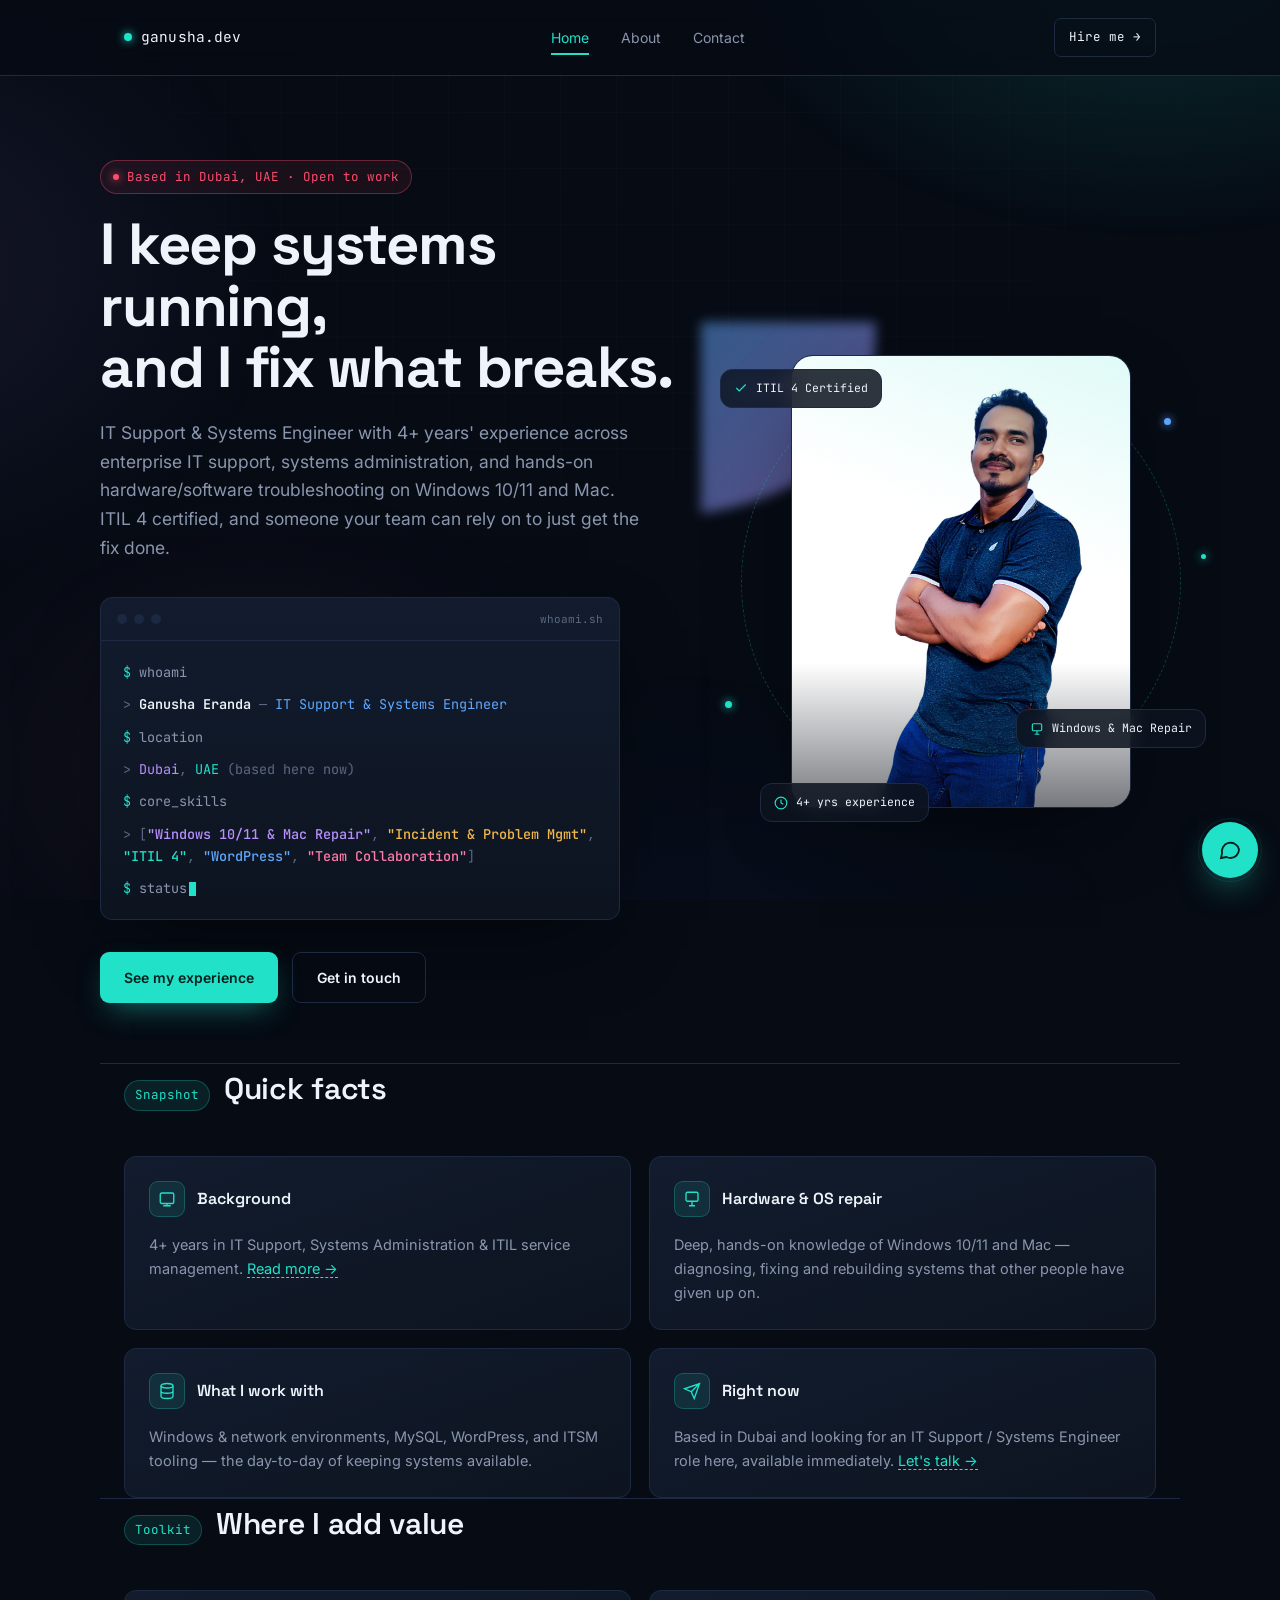
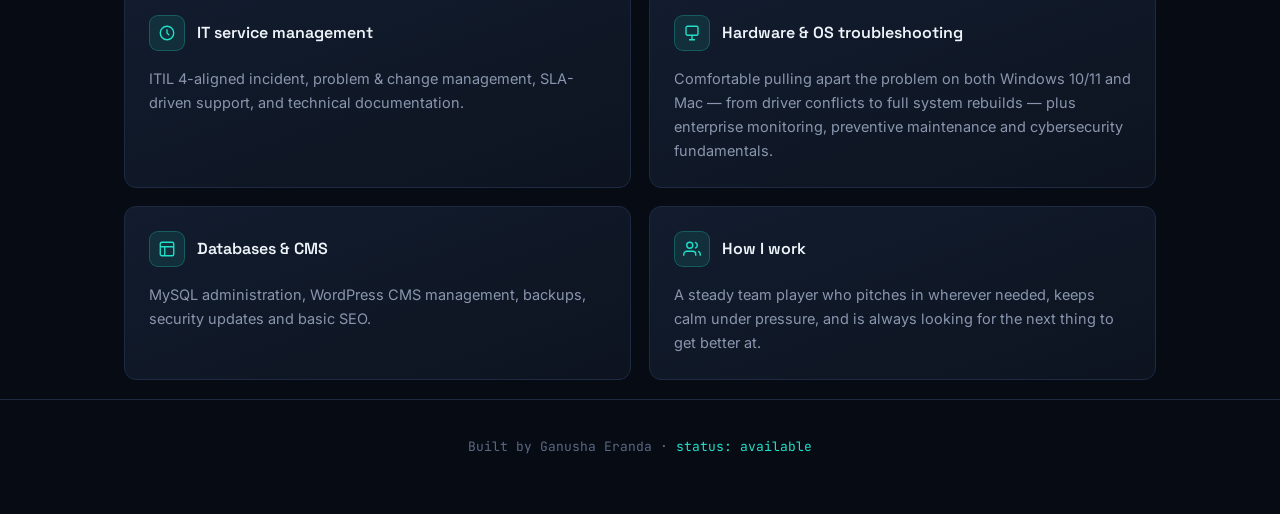
==== commit 10822591: "Add files via upload" ====
--- a/index.html
+++ b/index.html
@@ -4,7 +4,7 @@
 <meta charset="UTF-8">
 <meta name="viewport" content="width=device-width, initial-scale=1.0">
 <title>Ganusha Eranda — IT Support & Systems Engineer</title>
-<meta name="description" content="Ganusha Eranda — IT Support & Systems Engineer, 4+ years' experience, ITIL 4 & IBM Cybersecurity certified. Open to relocating to Dubai, UAE.">
+<meta name="description" content="Ganusha Eranda — IT Support & Systems Engineer based in Dubai, UAE. 4+ years' experience across hardware, software and OS troubleshooting (Windows 10/11 & Mac), ITIL 4 & IBM Cybersecurity certified.">
 <link rel="preconnect" href="https://fonts.googleapis.com">
 <link rel="preconnect" href="https://fonts.gstatic.com" crossorigin>
 <link href="https://fonts.googleapis.com/css2?family=Space+Grotesk:wght@400;500;600;700&family=Inter:wght@400;500;600&family=JetBrains+Mono:wght@400;500&display=swap" rel="stylesheet">
@@ -29,9 +29,9 @@
   <section class="hero wrap" style="border-top:none;">
     <div class="hero-grid">
       <div>
-        <div class="eyebrow eyebrow-alert enter enter-1"><span class="dot blink-dot"></span> Open to work · relocating to Dubai, UAE</div>
+        <div class="eyebrow eyebrow-alert enter enter-1"><span class="dot blink-dot"></span> Based in Dubai, UAE · Open to work</div>
         <h1 class="enter enter-2">I keep systems running,<br>and I fix what breaks.</h1>
-        <p class="hero-sub enter enter-3">IT Support & Systems Engineer with 4+ years' experience across enterprise IT support, systems administration, and ITIL-aligned service management. ITIL 4 and IBM Cybersecurity Fundamentals certified.</p>
+        <p class="hero-sub enter enter-3">IT Support & Systems Engineer with 4+ years' experience across enterprise IT support, systems administration, and hands-on hardware/software troubleshooting on Windows 10/11 and Mac. ITIL 4 certified, and someone your team can rely on to just get the fix done.</p>
 
         <div class="terminal enter enter-4" role="img" aria-label="Terminal panel showing status information">
           <div class="terminal-bar">
@@ -42,9 +42,9 @@
             <div class="line"><span class="prompt">$</span> whoami</div>
             <div class="line out"><span class="tok-arrow">&gt;</span> <span class="tok-name">Ganusha Eranda</span> <span class="tok-op">—</span> <span class="tok-role">IT Support & Systems Engineer</span></div>
             <div class="line"><span class="prompt">$</span> location</div>
-            <div class="line out"><span class="tok-arrow">&gt;</span> <span class="tok-city">Colombo</span><span class="tok-op">,</span> <span class="tok-country">Sri Lanka</span> <span class="tok-muted">(relocating to Dubai, UAE)</span></div>
+            <div class="line out"><span class="tok-arrow">&gt;</span> <span class="tok-city">Dubai</span><span class="tok-op">,</span> <span class="tok-country">UAE</span> <span class="tok-muted">(based here now)</span></div>
             <div class="line"><span class="prompt">$</span> core_skills</div>
-            <div class="line out"><span class="tok-arrow">&gt;</span> <span class="tok-bracket">[</span><span class="tok-str tok-c1">"ITIL 4"</span><span class="tok-op">,</span> <span class="tok-str tok-c2">"Incident & Problem Mgmt"</span><span class="tok-op">,</span> <span class="tok-str tok-c3">"MySQL"</span><span class="tok-op">,</span> <span class="tok-str tok-c4">"WordPress"</span><span class="tok-op">,</span> <span class="tok-str tok-c5">"Cybersecurity"</span><span class="tok-bracket">]</span></div>
+            <div class="line out"><span class="tok-arrow">&gt;</span> <span class="tok-bracket">[</span><span class="tok-str tok-c1">"Windows 10/11 & Mac Repair"</span><span class="tok-op">,</span> <span class="tok-str tok-c2">"Incident & Problem Mgmt"</span><span class="tok-op">,</span> <span class="tok-str tok-c3">"ITIL 4"</span><span class="tok-op">,</span> <span class="tok-str tok-c4">"WordPress"</span><span class="tok-op">,</span> <span class="tok-str tok-c5">"Team Collaboration"</span><span class="tok-bracket">]</span></div>
             <div class="line"><span class="prompt">$</span> status<span class="cursor"></span></div>
           </div>
         </div>
@@ -56,6 +56,20 @@
       </div>
 
       <div class="photo-card enter enter-3" aria-hidden="false">
+        <svg class="hero-blob" viewBox="0 0 200 200" xmlns="http://www.w3.org/2000/svg" aria-hidden="true">
+          <defs>
+            <linearGradient id="blobGrad" x1="0%" y1="0%" x2="100%" y2="100%">
+              <stop offset="0%" stop-color="var(--accent)"/>
+              <stop offset="52%" stop-color="var(--term-blue)"/>
+              <stop offset="100%" stop-color="var(--term-purple)"/>
+            </linearGradient>
+          </defs>
+          <path fill="url(#blobGrad)" d="M52,-58C63,-48,66,-27,67,-6C68,15,65,35,53,49C41,63,20,71,-3,74C-26,77,-52,75,-66,60C-80,45,-83,17,-78,-9C-73,-35,-61,-59,-42,-70C-23,-81,3,-79,25,-73C47,-67,41,-68,52,-58Z"/>
+        </svg>
+        <div class="hero-vector-ring"></div>
+        <div class="hero-vector-dots" aria-hidden="true">
+          <span></span><span></span><span></span><span></span><span></span>
+        </div>
         <div class="photo-frame">
           <img src="photo.jpg" alt="Ganusha Eranda">
         </div>
@@ -64,8 +78,8 @@
           ITIL 4 Certified
         </div>
         <div class="photo-badge b2">
-          <svg viewBox="0 0 24 24" fill="none" stroke="currentColor" stroke-width="2"><rect x="3" y="11" width="18" height="10" rx="2"/><path d="M7 11V7a5 5 0 0110 0v4"/></svg>
-          IBM Cybersecurity
+          <svg viewBox="0 0 24 24" fill="none" stroke="currentColor" stroke-width="2"><rect x="4" y="3" width="16" height="12" rx="2"/><path d="M8 21h8M12 15v6"/></svg>
+          Windows & Mac Repair
         </div>
         <div class="photo-badge b3">
           <svg viewBox="0 0 24 24" fill="none" stroke="currentColor" stroke-width="2"><path d="M12 2C6.5 2 2 6.5 2 12s4.5 10 10 10 10-4.5 10-10S17.5 2 12 2z"/><path d="M12 6v6l4 2"/></svg>
@@ -88,12 +102,10 @@
       </div>
       <div class="module">
         <div class="module-head">
-          <div class="module-icon"><svg viewBox="0 0 24 24" fill="none" stroke="currentColor" stroke-width="1.8"><path d="M12 2l8 4v6c0 5-3.5 8-8 10-4.5-2-8-5-8-10V6l8-4z"/></svg></div>
-          <h3>Certifications</h3>
+          <div class="module-icon"><svg viewBox="0 0 24 24" fill="none" stroke="currentColor" stroke-width="1.8"><rect x="4" y="3" width="16" height="12" rx="2"/><path d="M8 21h8M12 15v6"/></svg></div>
+          <h3>Hardware & OS repair</h3>
         </div>
-        <div class="chip-row">
-          <span class="chip">ITIL 4 Foundation</span><span class="chip">IBM Cybersecurity Fundamentals</span>
-        </div>
+        <p style="color:var(--muted); font-size:14.5px;">Deep, hands-on knowledge of Windows 10/11 and Mac — diagnosing, fixing and rebuilding systems that other people have given up on.</p>
       </div>
       <div class="module">
         <div class="module-head">
@@ -107,7 +119,7 @@
           <div class="module-icon"><svg viewBox="0 0 24 24" fill="none" stroke="currentColor" stroke-width="1.8"><path d="M22 2L11 13M22 2l-7 20-4-9-9-4 20-7z"/></svg></div>
           <h3>Right now</h3>
         </div>
-        <p style="color:var(--muted); font-size:14.5px;">Looking for an IT Support / Systems Engineer role in Dubai, available immediately. <a href="contact.html" style="color:var(--accent); border-bottom:1px dashed var(--accent);">Let's talk →</a></p>
+        <p style="color:var(--muted); font-size:14.5px;">Based in Dubai and looking for an IT Support / Systems Engineer role here, available immediately. <a href="contact.html" style="color:var(--accent); border-bottom:1px dashed var(--accent);">Let's talk →</a></p>
       </div>
     </div>
   </section>
@@ -124,10 +136,10 @@
       </div>
       <div class="module">
         <div class="module-head">
-          <div class="module-icon"><svg viewBox="0 0 24 24" fill="none" stroke="currentColor" stroke-width="1.8"><path d="M14.7 6.3a1 1 0 000 1.4l1.6 1.6a1 1 0 001.4 0l3.4-3.4a5 5 0 01-6.6 6.6L4.6 22 2 19.4l10.5-10.5a5 5 0 016.6-6.6l-3.4 3.4z"/></svg></div>
-          <h3>Systems & security</h3>
+          <div class="module-icon"><svg viewBox="0 0 24 24" fill="none" stroke="currentColor" stroke-width="1.8"><rect x="4" y="3" width="16" height="12" rx="2"/><path d="M8 21h8M12 15v6"/></svg></div>
+          <h3>Hardware & OS troubleshooting</h3>
         </div>
-        <p style="color:var(--muted); font-size:14.5px;">Enterprise system monitoring, preventive maintenance, and cybersecurity fundamentals applied day to day.</p>
+        <p style="color:var(--muted); font-size:14.5px;">Comfortable pulling apart the problem on both Windows 10/11 and Mac — from driver conflicts to full system rebuilds — plus enterprise monitoring, preventive maintenance and cybersecurity fundamentals.</p>
       </div>
       <div class="module">
         <div class="module-head">
@@ -135,6 +147,13 @@
           <h3>Databases & CMS</h3>
         </div>
         <p style="color:var(--muted); font-size:14.5px;">MySQL administration, WordPress CMS management, backups, security updates and basic SEO.</p>
+      </div>
+      <div class="module">
+        <div class="module-head">
+          <div class="module-icon"><svg viewBox="0 0 24 24" fill="none" stroke="currentColor" stroke-width="1.8"><path d="M17 21v-2a4 4 0 00-4-4H5a4 4 0 00-4 4v2"/><circle cx="9" cy="7" r="4"/><path d="M23 21v-2a4 4 0 00-3-3.87M16 3.13a4 4 0 010 7.75"/></svg></div>
+          <h3>How I work</h3>
+        </div>
+        <p style="color:var(--muted); font-size:14.5px;">A steady team player who pitches in wherever needed, keeps calm under pressure, and is always looking for the next thing to get better at.</p>
       </div>
     </div>
   </section>
--- a/style.css
+++ b/style.css
@@ -46,7 +46,8 @@
   position: fixed; inset: 0; z-index: -2;
   background:
     radial-gradient(760px 520px at 90% -8%, rgba(34,225,201,0.16), transparent 60%),
-    radial-gradient(700px 540px at -10% 30%, rgba(34,225,201,0.07), transparent 60%),
+    radial-gradient(700px 540px at -10% 30%, rgba(185,144,255,0.09), transparent 60%),
+    radial-gradient(620px 480px at 20% 85%, rgba(255,122,168,0.06), transparent 60%),
     radial-gradient(900px 700px at 50% 120%, rgba(60,90,220,0.06), transparent 60%);
 }
 body::after{
@@ -721,6 +722,39 @@
 .photo-card{
   position: relative; display:flex; align-items:center; justify-content:center;
 }
+
+.hero-blob{
+  position:absolute; z-index:-1; width:120%; max-width:520px; height:auto;
+  left:50%; top:50%; transform: translate(-50%,-50%);
+  filter: blur(6px); opacity:0.5; mix-blend-mode: screen;
+  animation: blob-morph 14s ease-in-out infinite;
+}
+@keyframes blob-morph{
+  0%,100%{ transform: translate(-50%,-50%) rotate(0deg) scale(1); }
+  33%{ transform: translate(-50%,-50%) rotate(8deg) scale(1.06); }
+  66%{ transform: translate(-50%,-50%) rotate(-6deg) scale(0.97); }
+}
+.hero-vector-ring{
+  position:absolute; z-index:-1; width:112%; max-width:440px; aspect-ratio:1/1;
+  left:50%; top:50%; transform: translate(-50%,-50%);
+  border: 1.5px dashed var(--accent-line); border-radius:50%;
+  animation: orbit-spin 40s linear infinite;
+}
+.hero-vector-dots{ position:absolute; inset:0; z-index:-1; pointer-events:none; }
+.hero-vector-dots span{
+  position:absolute; width:7px; height:7px; border-radius:50%;
+  background: var(--accent); box-shadow: 0 0 10px var(--accent);
+  animation: badge-float 5s ease-in-out infinite;
+}
+.hero-vector-dots span:nth-child(1){ top:6%; left:8%; background: var(--term-purple); box-shadow:0 0 10px var(--term-purple); animation-delay:0s; }
+.hero-vector-dots span:nth-child(2){ top:14%; right:2%; background: var(--term-blue); box-shadow:0 0 10px var(--term-blue); animation-delay:.8s; }
+.hero-vector-dots span:nth-child(3){ bottom:22%; left:-4%; animation-delay:1.6s; }
+.hero-vector-dots span:nth-child(4){ bottom:4%; right:14%; background: var(--term-pink); box-shadow:0 0 10px var(--term-pink); animation-delay:2.4s; }
+.hero-vector-dots span:nth-child(5){ top:44%; right:-6%; width:5px; height:5px; animation-delay:3.2s; }
+@media (max-width: 880px){
+  .hero-blob{ max-width: 380px; }
+  .hero-vector-ring{ max-width: 320px; }
+}
 .photo-frame{
   position: relative; width: 100%; max-width: 340px; aspect-ratio: 3/4;
   border-radius: 22px; overflow: hidden; border: 1px solid var(--border);
@@ -796,3 +830,45 @@
 .contact-direct-card .label{ font-family: var(--font-mono); font-size:11.5px; color: var(--muted-2); }
 .contact-direct-card .value{ font-family: var(--font-body); font-weight:600; font-size:15px; color: var(--text); }
 @media (max-width: 560px){ .contact-direct{ grid-template-columns: 1fr; } }
+
+/* ---------- CERTIFICATION LIST ---------- */
+.cert-list{ display:flex; flex-direction:column; gap:14px; }
+.cert-item{
+  display:flex; align-items:center; justify-content:space-between; gap:18px; flex-wrap:wrap;
+  background: linear-gradient(160deg, var(--surface-2), var(--surface));
+  border:1px solid var(--border); border-radius:12px; padding: 18px 24px;
+  transition: border-color .25s, transform .25s;
+}
+.cert-item:hover{ border-color: var(--border-hover); transform: translateY(-2px); }
+.cert-item-left{ display:flex; align-items:center; gap:16px; min-width:0; }
+.cert-item-left .module-icon{ flex-shrink:0; }
+.cert-item h4{ font-family: var(--font-display); font-size:15.5px; font-weight:600; margin-bottom:3px; }
+.cert-item .meta{ font-family: var(--font-mono); font-size:12px; color: var(--muted-2); }
+.cert-item-links{ display:flex; gap:16px; font-family: var(--font-mono); font-size:12.5px; flex-shrink:0; }
+.cert-item-links a{ color: var(--muted); border-bottom:1px dashed var(--border); padding-bottom:1px; transition: color .2s, border-color .2s; }
+.cert-item-links a:hover{ color: var(--accent); border-color: var(--accent); }
+
+/* ---------- LOGO MARQUEE ---------- */
+.marquee-wrap{
+  position: relative; overflow: hidden; padding: 30px 0;
+  -webkit-mask-image: linear-gradient(90deg, transparent, #000 8%, #000 92%, transparent);
+  mask-image: linear-gradient(90deg, transparent, #000 8%, #000 92%, transparent);
+}
+.marquee-track{
+  display:flex; align-items:center; gap: 56px; width: max-content;
+  animation: marquee-scroll 32s linear infinite;
+}
+.marquee-wrap:hover .marquee-track{ animation-play-state: paused; }
+.marquee-track .badge{
+  height: 68px; width:auto; display:block; flex-shrink:0; border-radius:10px;
+  filter: grayscale(1) opacity(0.55); transition: filter .3s ease, transform .3s ease;
+}
+.marquee-track .badge:hover{ filter: grayscale(0) opacity(1); transform: translateY(-4px) scale(1.06); }
+@keyframes marquee-scroll{
+  from{ transform: translateX(0); }
+  to{ transform: translateX(-50%); }
+}
+@media (max-width: 760px){
+  .marquee-track .badge{ height: 52px; }
+  .marquee-track{ gap: 36px; }
+}
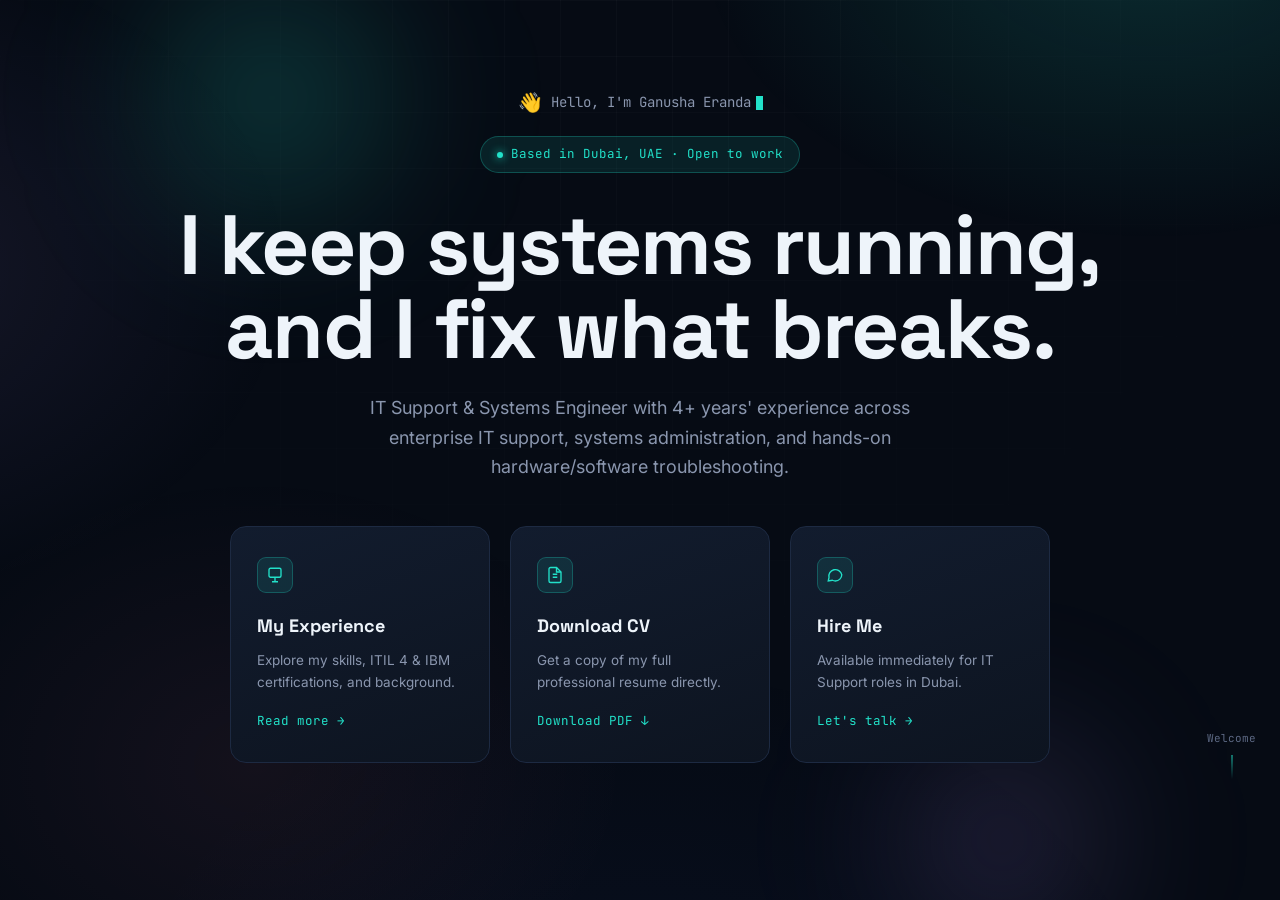
==== commit fa302431: "Update index.html" ====
--- a/index.html
+++ b/index.html
@@ -4,7 +4,6 @@
 <meta charset="UTF-8">
 <meta name="viewport" content="width=device-width, initial-scale=1.0">
 <title>Ganusha Eranda — IT Support & Systems Engineer</title>
-<meta name="description" content="Ganusha Eranda — IT Support & Systems Engineer based in Dubai, UAE. 4+ years' experience across hardware, software and OS troubleshooting (Windows 10/11 & Mac), ITIL 4 & IBM Cybersecurity certified.">
 <link rel="preconnect" href="https://fonts.googleapis.com">
 <link rel="preconnect" href="https://fonts.gstatic.com" crossorigin>
 <link href="https://fonts.googleapis.com/css2?family=Space+Grotesk:wght@400;500;600;700&family=Inter:wght@400;500;600&family=JetBrains+Mono:wght@400;500&display=swap" rel="stylesheet">
@@ -12,173 +11,64 @@
 </head>
 <body>
 
-<header>
-  <nav>
-    <a class="logo" href="index.html"><span class="dot"></span> ganusha.dev</a>
-    <button class="nav-toggle" id="navToggle" aria-label="Toggle menu" aria-expanded="false">☰</button>
-    <div class="nav-links" id="navLinks">
-      <a href="index.html" class="active">Home</a>
-      <a href="about.html">About</a>
-      <a href="contact.html">Contact</a>
-    </div>
-    <a href="contact.html" class="nav-cta">Hire me →</a>
-  </nav>
-</header>
+<main class="welcome-screen">
+  <!-- Animated Background Orbs -->
+  <div class="welcome-orb orb-1"></div>
+  <div class="welcome-orb orb-2"></div>
 
-<main>
-  <section class="hero wrap" style="border-top:none;">
-    <div class="hero-grid">
-      <div>
-        <div class="eyebrow eyebrow-alert enter enter-1"><span class="dot blink-dot"></span> Based in Dubai, UAE · Open to work</div>
-        <h1 class="enter enter-2">I keep systems running,<br>and I fix what breaks.</h1>
-        <p class="hero-sub enter enter-3">IT Support & Systems Engineer with 4+ years' experience across enterprise IT support, systems administration, and hands-on hardware/software troubleshooting on Windows 10/11 and Mac. ITIL 4 certified, and someone your team can rely on to just get the fix done.</p>
+  <!-- Greeting with Wave Animation -->
+  <div class="greet-line enter enter-1">
+    <span class="wave">👋</span> Hello, I'm Ganusha Eranda<span class="cursor"></span>
+  </div>
 
-        <div class="terminal enter enter-4" role="img" aria-label="Terminal panel showing status information">
-          <div class="terminal-bar">
-            <div class="dots"><span></span><span></span><span></span></div>
-            <div class="label">whoami.sh</div>
-          </div>
-          <div class="terminal-body">
-            <div class="line"><span class="prompt">$</span> whoami</div>
-            <div class="line out"><span class="tok-arrow">&gt;</span> <span class="tok-name">Ganusha Eranda</span> <span class="tok-op">—</span> <span class="tok-role">IT Support & Systems Engineer</span></div>
-            <div class="line"><span class="prompt">$</span> location</div>
-            <div class="line out"><span class="tok-arrow">&gt;</span> <span class="tok-city">Dubai</span><span class="tok-op">,</span> <span class="tok-country">UAE</span> <span class="tok-muted">(based here now)</span></div>
-            <div class="line"><span class="prompt">$</span> core_skills</div>
-            <div class="line out"><span class="tok-arrow">&gt;</span> <span class="tok-bracket">[</span><span class="tok-str tok-c1">"Windows 10/11 & Mac Repair"</span><span class="tok-op">,</span> <span class="tok-str tok-c2">"Incident & Problem Mgmt"</span><span class="tok-op">,</span> <span class="tok-str tok-c3">"ITIL 4"</span><span class="tok-op">,</span> <span class="tok-str tok-c4">"WordPress"</span><span class="tok-op">,</span> <span class="tok-str tok-c5">"Team Collaboration"</span><span class="tok-bracket">]</span></div>
-            <div class="line"><span class="prompt">$</span> status<span class="cursor"></span></div>
-          </div>
-        </div>
+  <!-- Animated Status Badge -->
+  <div class="welcome-badge enter enter-2">
+    <span class="dot"></span> Based in Dubai, UAE · Open to work
+  </div>
 
-        <div class="hero-cta enter enter-5">
-          <a href="about.html" class="btn btn-primary">See my experience</a>
-          <a href="contact.html" class="btn btn-ghost">Get in touch</a>
-        </div>
+  <!-- Main Hero Text -->
+  <h1 class="enter enter-3">I keep systems running,<br>and I fix what breaks.</h1>
+  
+  <p class="hero-sub enter enter-4">
+    IT Support & Systems Engineer with 4+ years' experience across enterprise IT support, systems administration, and hands-on hardware/software troubleshooting.
+  </p>
+
+  <!-- Interactive Path Cards -->
+  <div class="welcome-paths enter enter-5">
+    <a href="about.html" class="path-card">
+      <div class="module-icon">
+        <svg viewBox="0 0 24 24" fill="none" stroke="currentColor" stroke-width="1.8"><rect x="4" y="3" width="16" height="12" rx="2"/><path d="M8 21h8M12 15v6"/></svg>
       </div>
+      <h3>My Experience</h3>
+      <p>Explore my skills, ITIL 4 & IBM certifications, and background.</p>
+      <div class="go">Read more →</div>
+    </a>
 
-      <div class="photo-card enter enter-3" aria-hidden="false">
-        <svg class="hero-blob" viewBox="0 0 200 200" xmlns="http://www.w3.org/2000/svg" aria-hidden="true">
-          <defs>
-            <linearGradient id="blobGrad" x1="0%" y1="0%" x2="100%" y2="100%">
-              <stop offset="0%" stop-color="var(--accent)"/>
-              <stop offset="52%" stop-color="var(--term-blue)"/>
-              <stop offset="100%" stop-color="var(--term-purple)"/>
-            </linearGradient>
-          </defs>
-          <path fill="url(#blobGrad)" d="M52,-58C63,-48,66,-27,67,-6C68,15,65,35,53,49C41,63,20,71,-3,74C-26,77,-52,75,-66,60C-80,45,-83,17,-78,-9C-73,-35,-61,-59,-42,-70C-23,-81,3,-79,25,-73C47,-67,41,-68,52,-58Z"/>
-        </svg>
-        <div class="hero-vector-ring"></div>
-        <div class="hero-vector-dots" aria-hidden="true">
-          <span></span><span></span><span></span><span></span><span></span>
-        </div>
-        <div class="photo-frame">
-          <img src="photo.jpg" alt="Ganusha Eranda">
-        </div>
-        <div class="photo-badge b1">
-          <svg viewBox="0 0 24 24" fill="none" stroke="currentColor" stroke-width="2"><path d="M20 6L9 17l-5-5"/></svg>
-          ITIL 4 Certified
-        </div>
-        <div class="photo-badge b2">
-          <svg viewBox="0 0 24 24" fill="none" stroke="currentColor" stroke-width="2"><rect x="4" y="3" width="16" height="12" rx="2"/><path d="M8 21h8M12 15v6"/></svg>
-          Windows & Mac Repair
-        </div>
-        <div class="photo-badge b3">
-          <svg viewBox="0 0 24 24" fill="none" stroke="currentColor" stroke-width="2"><path d="M12 2C6.5 2 2 6.5 2 12s4.5 10 10 10 10-4.5 10-10S17.5 2 12 2z"/><path d="M12 6v6l4 2"/></svg>
-          4+ yrs experience
-        </div>
+    <a href="Ganusha_Eranda_CV.pdf" class="path-card" download>
+      <div class="module-icon">
+        <svg viewBox="0 0 24 24" fill="none" stroke="currentColor" stroke-width="1.8"><path d="M14 2H6a2 2 0 00-2 2v16a2 2 0 002 2h12a2 2 0 002-2V8z"/><path d="M14 2v6h6M9 15h6M9 11h6"/></svg>
       </div>
-    </div>
-  </section>
+      <h3>Download CV</h3>
+      <p>Get a copy of my full professional resume directly.</p>
+      <div class="go">Download PDF ↓</div>
+    </a>
 
-
-  <section class="wrap reveal">
-    <div class="section-head"><span class="section-tag">Snapshot</span><h2>Quick facts</h2></div>
-    <div class="modules">
-      <div class="module">
-        <div class="module-head">
-          <div class="module-icon"><svg viewBox="0 0 24 24" fill="none" stroke="currentColor" stroke-width="1.8"><rect x="3" y="4" width="18" height="14" rx="2"/><path d="M7 21h10M12 18v3"/></svg></div>
-          <h3>Background</h3>
-        </div>
-        <p style="color:var(--muted); font-size:14.5px;">4+ years in IT Support, Systems Administration & ITIL service management. <a href="about.html" style="color:var(--accent); border-bottom:1px dashed var(--accent);">Read more →</a></p>
+    <a href="contact.html" class="path-card">
+      <div class="module-icon">
+        <svg viewBox="0 0 24 24" fill="none" stroke="currentColor" stroke-width="1.8"><path d="M21 11.5a8.5 8.5 0 01-8.5 8.5 8.4 8.4 0 01-4-1L3 20l1-4.5A8.5 8.5 0 1121 11.5z"/></svg>
       </div>
-      <div class="module">
-        <div class="module-head">
-          <div class="module-icon"><svg viewBox="0 0 24 24" fill="none" stroke="currentColor" stroke-width="1.8"><rect x="4" y="3" width="16" height="12" rx="2"/><path d="M8 21h8M12 15v6"/></svg></div>
-          <h3>Hardware & OS repair</h3>
-        </div>
-        <p style="color:var(--muted); font-size:14.5px;">Deep, hands-on knowledge of Windows 10/11 and Mac — diagnosing, fixing and rebuilding systems that other people have given up on.</p>
-      </div>
-      <div class="module">
-        <div class="module-head">
-          <div class="module-icon"><svg viewBox="0 0 24 24" fill="none" stroke="currentColor" stroke-width="1.8"><ellipse cx="12" cy="5" rx="8" ry="3"/><path d="M4 5v14c0 1.66 3.58 3 8 3s8-1.34 8-3V5M4 12c0 1.66 3.58 3 8 3s8-1.34 8-3"/></svg></div>
-          <h3>What I work with</h3>
-        </div>
-        <p style="color:var(--muted); font-size:14.5px;">Windows & network environments, MySQL, WordPress, and ITSM tooling — the day-to-day of keeping systems available.</p>
-      </div>
-      <div class="module">
-        <div class="module-head">
-          <div class="module-icon"><svg viewBox="0 0 24 24" fill="none" stroke="currentColor" stroke-width="1.8"><path d="M22 2L11 13M22 2l-7 20-4-9-9-4 20-7z"/></svg></div>
-          <h3>Right now</h3>
-        </div>
-        <p style="color:var(--muted); font-size:14.5px;">Based in Dubai and looking for an IT Support / Systems Engineer role here, available immediately. <a href="contact.html" style="color:var(--accent); border-bottom:1px dashed var(--accent);">Let's talk →</a></p>
-      </div>
-    </div>
-  </section>
-
-  <section class="wrap reveal">
-    <div class="section-head"><span class="section-tag">Toolkit</span><h2>Where I add value</h2></div>
-    <div class="modules">
-      <div class="module">
-        <div class="module-head">
-          <div class="module-icon"><svg viewBox="0 0 24 24" fill="none" stroke="currentColor" stroke-width="1.8"><circle cx="12" cy="12" r="9"/><path d="M12 7v5l3 3"/></svg></div>
-          <h3>IT service management</h3>
-        </div>
-        <p style="color:var(--muted); font-size:14.5px;">ITIL 4-aligned incident, problem & change management, SLA-driven support, and technical documentation.</p>
-      </div>
-      <div class="module">
-        <div class="module-head">
-          <div class="module-icon"><svg viewBox="0 0 24 24" fill="none" stroke="currentColor" stroke-width="1.8"><rect x="4" y="3" width="16" height="12" rx="2"/><path d="M8 21h8M12 15v6"/></svg></div>
-          <h3>Hardware & OS troubleshooting</h3>
-        </div>
-        <p style="color:var(--muted); font-size:14.5px;">Comfortable pulling apart the problem on both Windows 10/11 and Mac — from driver conflicts to full system rebuilds — plus enterprise monitoring, preventive maintenance and cybersecurity fundamentals.</p>
-      </div>
-      <div class="module">
-        <div class="module-head">
-          <div class="module-icon"><svg viewBox="0 0 24 24" fill="none" stroke="currentColor" stroke-width="1.8"><rect x="3" y="3" width="18" height="18" rx="2"/><path d="M3 9h18M9 21V9"/></svg></div>
-          <h3>Databases & CMS</h3>
-        </div>
-        <p style="color:var(--muted); font-size:14.5px;">MySQL administration, WordPress CMS management, backups, security updates and basic SEO.</p>
-      </div>
-      <div class="module">
-        <div class="module-head">
-          <div class="module-icon"><svg viewBox="0 0 24 24" fill="none" stroke="currentColor" stroke-width="1.8"><path d="M17 21v-2a4 4 0 00-4-4H5a4 4 0 00-4 4v2"/><circle cx="9" cy="7" r="4"/><path d="M23 21v-2a4 4 0 00-3-3.87M16 3.13a4 4 0 010 7.75"/></svg></div>
-          <h3>How I work</h3>
-        </div>
-        <p style="color:var(--muted); font-size:14.5px;">A steady team player who pitches in wherever needed, keeps calm under pressure, and is always looking for the next thing to get better at.</p>
-      </div>
-    </div>
-  </section>
-</main>
-
-<footer>
-  <div class="wrap">Built by Ganusha Eranda · <span>status: available</span></div>
-</footer>
-
-<div class="float-contact" id="floatContact">
-  <div class="float-menu" id="floatMenu">
-    <a href="https://wa.me/971504978648" target="_blank" rel="noopener" class="float-item wa">
-      <svg viewBox="0 0 24 24" fill="currentColor"><path d="M17.5 14.4c-.3-.1-1.7-.8-1.9-.9-.3-.1-.4-.1-.6.1-.2.3-.7.9-.8 1-.2.2-.3.2-.5.1-.3-.1-1.1-.4-2.1-1.3-.8-.7-1.3-1.6-1.5-1.8-.1-.2 0-.4.1-.5.1-.1.3-.3.4-.5.1-.1.2-.3.2-.4.1-.2 0-.3 0-.5-.1-.1-.6-1.5-.8-2-.2-.5-.4-.4-.6-.4h-.5c-.2 0-.5.1-.7.3-.2.3-.9.9-.9 2.2s.9 2.5 1 2.7c.1.2 1.8 2.8 4.4 3.8.6.3 1.1.4 1.5.6.6.2 1.2.2 1.6.1.5-.1 1.7-.7 1.9-1.3.2-.6.2-1.1.2-1.3 0-.1-.2-.2-.4-.3z"/><path d="M12 2C6.5 2 2 6.5 2 12c0 1.9.5 3.6 1.5 5.1L2 22l5-1.4C8.4 21.5 10.1 22 12 22c5.5 0 10-4.5 10-10S17.5 2 12 2zm0 18.2c-1.7 0-3.3-.5-4.6-1.3l-.3-.2-3 .8.8-2.9-.2-.3C3.9 15 3.3 13.5 3.3 12c0-4.8 3.9-8.7 8.7-8.7s8.7 3.9 8.7 8.7-3.9 8.7-8.7 8.7z"/></svg>
-      <span>WhatsApp</span>
-    </a>
-    <a href="mailto:ganush411@gmail.com" class="float-item mail">
-      <svg viewBox="0 0 24 24" fill="none" stroke="currentColor" stroke-width="1.8"><rect x="2" y="4" width="20" height="16" rx="2"/><path d="M2 6l10 7L22 6"/></svg>
-      <span>Email</span>
+      <h3>Hire Me</h3>
+      <p>Available immediately for IT Support roles in Dubai.</p>
+      <div class="go">Let's talk →</div>
     </a>
   </div>
-  <button class="float-toggle" id="floatToggle" aria-label="Contact options" aria-expanded="false">
-    <svg class="icon-chat" viewBox="0 0 24 24" fill="none" stroke="currentColor" stroke-width="1.8"><path d="M21 11.5a8.5 8.5 0 01-8.5 8.5 8.4 8.4 0 01-4-1L3 20l1-4.5A8.5 8.5 0 1121 11.5z"/></svg>
-    <svg class="icon-close" viewBox="0 0 24 24" fill="none" stroke="currentColor" stroke-width="1.8"><path d="M18 6L6 18M6 6l12 12"/></svg>
-  </button>
-</div>
+
+  <!-- Animated Scroll Hint -->
+  <div class="scroll-hint">
+    <span>Welcome</span>
+    <div class="line"></div>
+  </div>
+</main>
 
 <script src="nav.js?v=5"></script>
 </body>
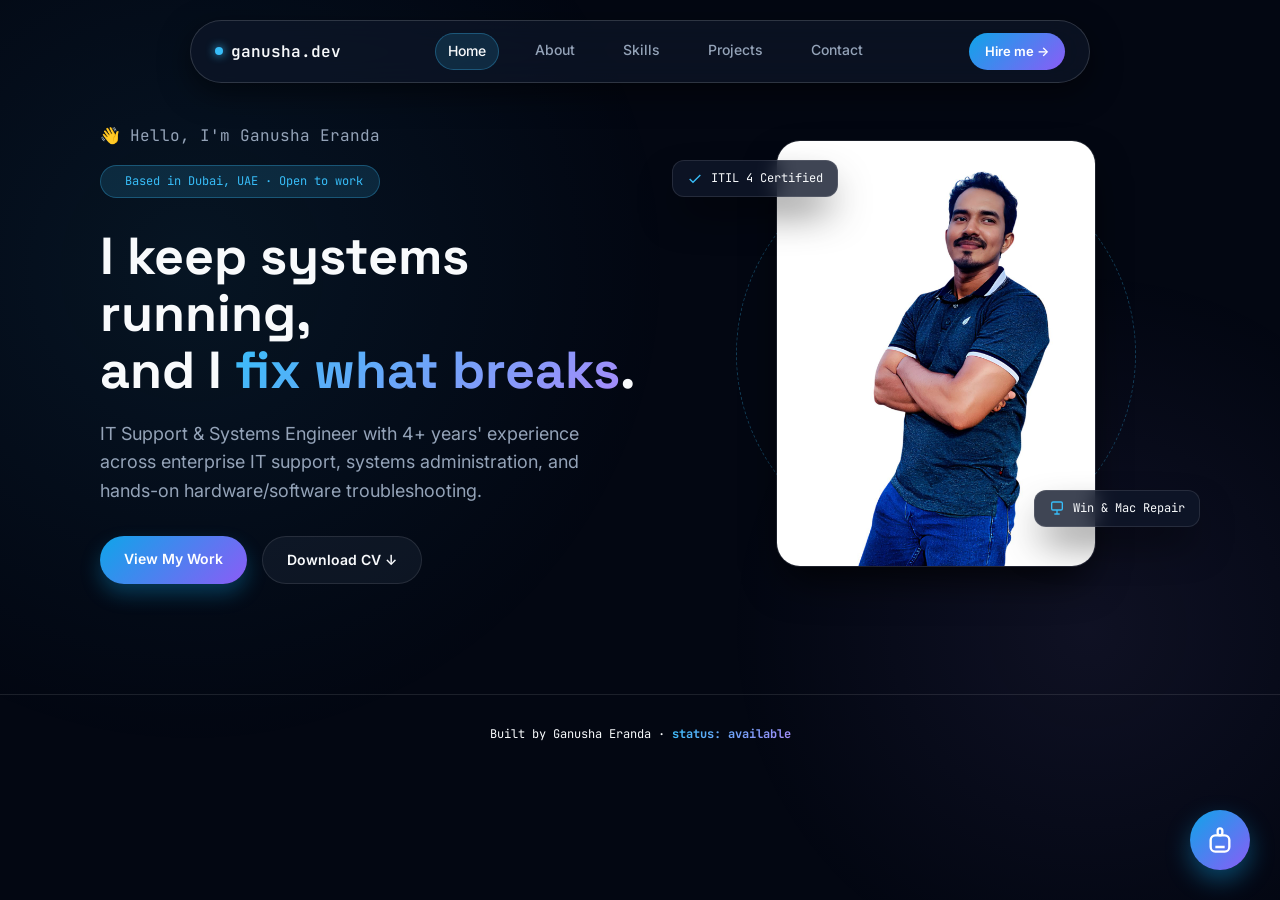
==== commit 6c7c6061: "Add files via upload" ====
--- a/index.html
+++ b/index.html
@@ -3,73 +3,87 @@
 <head>
 <meta charset="UTF-8">
 <meta name="viewport" content="width=device-width, initial-scale=1.0">
-<title>Ganusha Eranda — IT Support & Systems Engineer</title>
-<link rel="preconnect" href="https://fonts.googleapis.com">
-<link rel="preconnect" href="https://fonts.gstatic.com" crossorigin>
+<title>Home — Ganusha Eranda</title>
 <link href="https://fonts.googleapis.com/css2?family=Space+Grotesk:wght@400;500;600;700&family=Inter:wght@400;500;600&family=JetBrains+Mono:wght@400;500&display=swap" rel="stylesheet">
-<link rel="stylesheet" href="style.css?v=5">
+<link rel="stylesheet" href="style.css">
 </head>
 <body>
 
-<main class="welcome-screen">
-  <!-- Animated Background Orbs -->
-  <div class="welcome-orb orb-1"></div>
-  <div class="welcome-orb orb-2"></div>
+<header>
+  <nav class="glass-pill">
+    <a class="logo" href="index.html"><span class="dot"></span> ganusha.dev</a>
+    <button class="nav-toggle" id="navToggle" aria-label="Toggle menu">☰</button>
+    <div class="nav-links" id="navLinks">
+      <a href="index.html" class="active">Home</a>
+      <a href="about.html" class="">About</a>
+      <a href="skills.html" class="">Skills</a>
+      <a href="projects.html" class="">Projects</a>
+      <a href="contact.html" class="">Contact</a>
+    </div>
+    <a href="contact.html" class="nav-cta">Hire me →</a>
+  </nav>
+</header>
 
-  <!-- Greeting with Wave Animation -->
-  <div class="greet-line enter enter-1">
-    <span class="wave">👋</span> Hello, I'm Ganusha Eranda<span class="cursor"></span>
-  </div>
+<main>
 
-  <!-- Animated Status Badge -->
-  <div class="welcome-badge enter enter-2">
-    <span class="dot"></span> Based in Dubai, UAE · Open to work
-  </div>
+  <section class="welcome-screen wrap reveal">
+    <div class="hero-grid">
+      <div class="hero-text-side">
+        <div class="greet-line"><span class="wave">👋</span> Hello, I'm Ganusha Eranda<span class="cursor"></span></div>
+        <div class="welcome-badge"><span class="dot"></span> Based in Dubai, UAE · Open to work</div>
+        <h1>I keep systems running,<br>and I <span class="accent">fix what breaks</span>.</h1>
+        <p class="hero-sub">IT Support & Systems Engineer with 4+ years' experience across enterprise IT support, systems administration, and hands-on hardware/software troubleshooting.</p>
+        
+        <div class="hero-cta">
+          <a href="projects.html" class="btn btn-primary">View My Work</a>
+          <a href="Ganusha_Eranda_CV.pdf" download class="btn btn-ghost">Download CV ↓</a>
+        </div>
+      </div>
+      
+      <div class="photo-card">
+        <div class="hero-blob"></div>
+        <div class="hero-vector-ring"></div>
+        <div class="photo-frame">
+          <img src="photo.jpg" alt="Ganusha Eranda">
+        </div>
+        <div class="photo-badge b1"><svg viewBox="0 0 24 24" fill="none" stroke="currentColor" stroke-width="2"><path d="M20 6L9 17l-5-5"/></svg> ITIL 4 Certified</div>
+        <div class="photo-badge b2"><svg viewBox="0 0 24 24" fill="none" stroke="currentColor" stroke-width="2"><rect x="4" y="3" width="16" height="12" rx="2"/><path d="M8 21h8M12 15v6"/></svg> Win & Mac Repair</div>
+      </div>
+    </div>
+  </section>
 
-  <!-- Main Hero Text -->
-  <h1 class="enter enter-3">I keep systems running,<br>and I fix what breaks.</h1>
-  
-  <p class="hero-sub enter enter-4">
-    IT Support & Systems Engineer with 4+ years' experience across enterprise IT support, systems administration, and hands-on hardware/software troubleshooting.
-  </p>
-
-  <!-- Interactive Path Cards -->
-  <div class="welcome-paths enter enter-5">
-    <a href="about.html" class="path-card">
-      <div class="module-icon">
-        <svg viewBox="0 0 24 24" fill="none" stroke="currentColor" stroke-width="1.8"><rect x="4" y="3" width="16" height="12" rx="2"/><path d="M8 21h8M12 15v6"/></svg>
-      </div>
-      <h3>My Experience</h3>
-      <p>Explore my skills, ITIL 4 & IBM certifications, and background.</p>
-      <div class="go">Read more →</div>
-    </a>
-
-    <a href="Ganusha_Eranda_CV.pdf" class="path-card" download>
-      <div class="module-icon">
-        <svg viewBox="0 0 24 24" fill="none" stroke="currentColor" stroke-width="1.8"><path d="M14 2H6a2 2 0 00-2 2v16a2 2 0 002 2h12a2 2 0 002-2V8z"/><path d="M14 2v6h6M9 15h6M9 11h6"/></svg>
-      </div>
-      <h3>Download CV</h3>
-      <p>Get a copy of my full professional resume directly.</p>
-      <div class="go">Download PDF ↓</div>
-    </a>
-
-    <a href="contact.html" class="path-card">
-      <div class="module-icon">
-        <svg viewBox="0 0 24 24" fill="none" stroke="currentColor" stroke-width="1.8"><path d="M21 11.5a8.5 8.5 0 01-8.5 8.5 8.4 8.4 0 01-4-1L3 20l1-4.5A8.5 8.5 0 1121 11.5z"/></svg>
-      </div>
-      <h3>Hire Me</h3>
-      <p>Available immediately for IT Support roles in Dubai.</p>
-      <div class="go">Let's talk →</div>
-    </a>
-  </div>
-
-  <!-- Animated Scroll Hint -->
-  <div class="scroll-hint">
-    <span>Welcome</span>
-    <div class="line"></div>
-  </div>
 </main>
 
-<script src="nav.js?v=5"></script>
+<footer>
+  <div class="wrap">Built by Ganusha Eranda · <span class="accent">status: available</span></div>
+</footer>
+
+<!-- Modern Floating Chatbot & Contact FAB -->
+<div class="chatbot-container" id="chatbotContainer">
+  <div class="chatbot-window" id="chatbotWindow">
+    <div class="chat-header">
+      <div class="chat-avatar"><svg viewBox="0 0 24 24" fill="none" stroke="currentColor" stroke-width="2"><rect x="3" y="11" width="18" height="10" rx="2"/><circle cx="12" cy="5" r="2"/><path d="M12 7v4M8 16h.01M16 16h.01"/></svg></div>
+      <div>
+        <h4>GanuBot AI</h4>
+        <p>Typically replies instantly</p>
+      </div>
+      <button class="close-chat" id="closeChat">✕</button>
+    </div>
+    <div class="chat-body">
+      <div class="chat-bubble bot">Hi there! 👋 I'm Ganusha's virtual assistant. How can I help you today?</div>
+      <div class="chat-options">
+        <a href="Ganusha_Eranda_CV.pdf" download class="chat-chip">📄 Download CV</a>
+        <a href="https://wa.me/971504978648" target="_blank" class="chat-chip">💬 Chat on WhatsApp</a>
+        <a href="mailto:ganush411@gmail.com" class="chat-chip">📧 Send an Email</a>
+      </div>
+    </div>
+  </div>
+  
+  <button class="chatbot-fab" id="chatbotFab">
+    <svg class="icon-bot" viewBox="0 0 24 24" fill="none" stroke="currentColor" stroke-width="2"><path d="M12 2a2 2 0 012 2v2a2 2 0 01-2 2 2 2 0 01-2-2V4a2 2 0 012-2z"/><path d="M4 12a4 4 0 014-4h8a4 4 0 014 4v6a4 4 0 01-4 4H8a4 4 0 01-4-4v-6z"/><path d="M9 14h.01M15 14h.01M8 18h8"/></svg>
+  </button>
+</div>
+
+<script src="main.js"></script>
 </body>
-</html>
+</html>
--- a/style.css
+++ b/style.css
@@ -1,874 +1,185 @@
-:root{
-  --bg: #060B14;
-  --surface: #0D1420;
-  --surface-2: #121C2E;
-  --border: #1D2A42;
-  --border-hover: #22E1C966;
-  --text: #EEF4FA;
-  --muted: #8A96AE;
-  --muted-2: #5C6883;
-  --accent: #22E1C9;
-  --accent-dim: #22E1C91A;
-  --accent-line: #22E1C940;
-  --accent-strong: #16C9B2;
-  --warn: #F2B84B;
-  --danger: #FF4D6D;
-  --term-purple: #B990FF;
-  --term-blue: #5FA8FF;
-  --term-yellow: #F2B84B;
-  --term-pink: #FF7AA8;
-  --term-cyan: #22E1C9;
+
+:root {
+  --bg: #030712;
+  --surface: rgba(30, 41, 59, 0.4);
+  --surface-2: rgba(30, 41, 59, 0.7);
+  --border: rgba(255, 255, 255, 0.1);
+  --text: #F8FAFC;
+  --muted: #94A3B8;
+  --accent: #38BDF8;
+  --accent-dim: rgba(56, 189, 248, 0.15);
+  --accent-line: rgba(56, 189, 248, 0.3);
+  --shadow-lg: 0 20px 40px -10px rgba(0,0,0,0.8);
   --font-display: 'Space Grotesk', sans-serif;
   --font-body: 'Inter', sans-serif;
   --font-mono: 'JetBrains Mono', monospace;
-  --shadow-lg: 0 30px 80px -30px rgba(0,0,0,0.65);
-  --shadow-glow: 0 0 0 1px var(--accent-line), 0 20px 60px -20px rgba(34,225,201,0.28);
 }
 
-*{ margin:0; padding:0; box-sizing:border-box; }
-html{ scroll-behavior: smooth; }
-@media (prefers-reduced-motion: reduce){
-  html{ scroll-behavior: auto; }
-  *{ animation-duration: 0.01ms !important; animation-iteration-count: 1 !important; transition-duration: 0.01ms !important; scroll-behavior: auto !important; }
+* { margin:0; padding:0; box-sizing:border-box; }
+body { background: var(--bg); color: var(--text); font-family: var(--font-body); line-height: 1.6; overflow-x: hidden; }
+a { color: inherit; text-decoration: none; }
+.wrap { max-width: 1080px; margin: 0 auto; padding: 0 24px; }
+.reveal { opacity: 0; transform: translateY(20px); transition: all 0.8s ease; }
+.reveal.in { opacity: 1; transform: translateY(0); }
+.accent { background: linear-gradient(135deg, #38BDF8, #A78BFA); -webkit-background-clip: text; -webkit-text-fill-color: transparent; font-weight:700;}
+
+/* Dynamic Background */
+body::before {
+  content:""; position: fixed; inset: 0; z-index: -2;
+  background: radial-gradient(800px circle at 15% 30%, rgba(56,189,248,0.08), transparent 60%),
+              radial-gradient(600px circle at 85% 70%, rgba(167,139,250,0.08), transparent 60%);
 }
 
-body{
-  background: var(--bg);
-  color: var(--text);
-  font-family: var(--font-body);
-  line-height: 1.65;
-  overflow-x: hidden;
-  position: relative;
+/* Glass Pill Navigation */
+header { position: sticky; top: 20px; z-index: 100; display: flex; justify-content: center; width: 100%; padding: 0 20px;}
+.glass-pill {
+  display: flex; align-items: center; justify-content: space-between;
+  width: 100%; max-width: 900px;
+  background: rgba(15, 23, 42, 0.65);
+  backdrop-filter: blur(20px); -webkit-backdrop-filter: blur(20px);
+  border: 1px solid rgba(255,255,255,0.15);
+  border-radius: 50px; padding: 12px 24px;
+  box-shadow: 0 10px 30px rgba(0,0,0,0.5);
 }
+.logo { font-family: var(--font-mono); font-weight: 600; display: flex; align-items: center; gap: 8px; }
+.logo .dot { width:8px; height:8px; background: var(--accent); border-radius:50%; box-shadow: 0 0 10px var(--accent); }
+.nav-links { display: flex; gap: 24px; font-size: 14px; font-weight: 500; }
+.nav-links a { padding: 6px 12px; border-radius: 20px; transition: all 0.3s ease; color: var(--muted); }
+.nav-links a:hover { color: var(--text); background: rgba(255,255,255,0.05); }
+.nav-links a.active { color: var(--text); background: var(--accent-dim); border: 1px solid var(--accent-line); }
+.nav-cta { background: linear-gradient(135deg, #0EA5E9, #8B5CF6); padding: 8px 16px; border-radius: 20px; font-size: 13px; font-weight: 600; color: white; }
+.nav-toggle { display: none; background: none; border: none; color: white; font-size: 24px; }
 
-body::before{
-  content:"";
-  position: fixed; inset: 0; z-index: -2;
-  background:
-    radial-gradient(760px 520px at 90% -8%, rgba(34,225,201,0.16), transparent 60%),
-    radial-gradient(700px 540px at -10% 30%, rgba(185,144,255,0.09), transparent 60%),
-    radial-gradient(620px 480px at 20% 85%, rgba(255,122,168,0.06), transparent 60%),
-    radial-gradient(900px 700px at 50% 120%, rgba(60,90,220,0.06), transparent 60%);
+/* Page Covers */
+.page-cover { text-align: center; padding: 100px 20px 40px; position: relative; overflow: hidden; }
+.cover-blob { position: absolute; width: 400px; height: 400px; border-radius: 50%; filter: blur(80px); z-index: -1; left: 50%; transform: translateX(-50%); opacity: 0.3;}
+.cb1 { background: #38BDF8; top: -100px; }
+.cb2 { background: #A78BFA; top: -100px; }
+.cb3 { background: #FACC15; top: -100px; }
+.cb4 { background: #F472B6; top: -100px; }
+.eyebrow { display: inline-flex; align-items: center; gap: 8px; font-family: var(--font-mono); font-size: 12px; background: var(--accent-dim); border: 1px solid var(--accent-line); padding: 6px 16px; border-radius: 30px; margin-bottom: 20px; color: var(--accent); }
+.page-cover h1 { font-family: var(--font-display); font-size: 48px; margin-bottom: 15px; }
+.cover-sub { color: var(--muted); font-size: 18px; max-width: 600px; margin: 0 auto; }
+
+/* Glass Cards */
+.glass-card {
+  background: var(--surface);
+  backdrop-filter: blur(16px); -webkit-backdrop-filter: blur(16px);
+  border: 1px solid var(--border);
+  border-radius: 16px;
+  transition: transform 0.3s ease, border-color 0.3s ease;
 }
-body::after{
-  content:"";
-  position: fixed; inset:0; z-index:-1; pointer-events:none;
-  background-image:
-    linear-gradient(rgba(255,255,255,0.025) 1px, transparent 1px),
-    linear-gradient(90deg, rgba(255,255,255,0.025) 1px, transparent 1px);
-  background-size: 56px 56px;
-  mask-image: radial-gradient(circle at 50% 0%, black, transparent 75%);
+.glass-card:hover { border-color: var(--accent-line); transform: translateY(-3px); }
+.p-xl { padding: 40px; }
+
+/* Home / Hero Grid */
+.welcome-screen { padding: 60px 0; }
+.hero-grid { display: grid; grid-template-columns: 1fr 0.9fr; gap: 50px; align-items: center; }
+.greet-line { font-family: var(--font-mono); color: var(--muted); display: flex; align-items: center; gap: 10px; margin-bottom: 15px;}
+.wave { animation: wave 2s infinite; display: inline-block; transform-origin: 70% 70%;}
+@keyframes wave { 0%,100%{transform: rotate(0deg)} 50%{transform: rotate(20deg)} }
+.welcome-badge { display: inline-flex; align-items: center; gap: 8px; background: var(--accent-dim); border: 1px solid var(--accent-line); padding: 6px 16px; border-radius: 30px; font-size: 12px; font-family: var(--font-mono); color: var(--accent); margin-bottom: 30px;}
+.hero-text-side h1 { font-family: var(--font-display); font-size: 52px; line-height: 1.1; margin-bottom: 20px; }
+.hero-sub { font-size: 18px; color: var(--muted); margin-bottom: 30px; max-width: 500px;}
+.hero-cta { display: flex; gap: 15px; }
+.btn { padding: 12px 24px; border-radius: 30px; font-weight: 600; font-size: 14px; transition: all 0.3s ease; cursor:pointer;}
+.btn-primary { background: linear-gradient(135deg, #0EA5E9, #8B5CF6); color: white; border: none; box-shadow: 0 10px 20px rgba(14,165,233,0.3);}
+.btn-primary:hover { box-shadow: 0 15px 25px rgba(139,92,246,0.5); transform: translateY(-2px);}
+.btn-ghost { background: var(--surface); border: 1px solid var(--border); color: var(--text); }
+.btn-ghost:hover { border-color: var(--accent); color: var(--accent); }
+
+/* Photo Card */
+.photo-card { position: relative; display: flex; justify-content: center; align-items: center; }
+.photo-frame { width: 100%; max-width: 320px; aspect-ratio: 3/4; border-radius: 24px; overflow: hidden; position: relative; border: 1px solid var(--border); z-index: 2; box-shadow: var(--shadow-lg);}
+.photo-frame img { width: 100%; height: 100%; object-fit: cover; }
+.hero-vector-ring { position: absolute; width: 400px; height: 400px; border: 1px dashed var(--accent-line); border-radius: 50%; animation: spin 30s linear infinite; z-index: 0;}
+@keyframes spin { 100% { transform: rotate(360deg); } }
+.photo-badge { position: absolute; background: rgba(15,23,42,0.8); backdrop-filter: blur(10px); border: 1px solid var(--border); padding: 8px 14px; border-radius: 12px; font-size: 12px; font-family: var(--font-mono); display: flex; align-items: center; gap: 8px; z-index: 5; box-shadow: var(--shadow-lg); animation: float 4s infinite ease-in-out;}
+.photo-badge svg { width: 16px; height: 16px; color: var(--accent); }
+.b1 { top: 20px; left: -20px; }
+.b2 { bottom: 40px; right: -20px; animation-delay: 2s; }
+@keyframes float { 0%,100%{transform: translateY(0)} 50%{transform: translateY(-10px)} }
+
+/* Grids & Cards */
+.about-grid { display: grid; grid-template-columns: 1.5fr 1fr; gap: 30px; margin-top: 20px;}
+.about-grid p { margin-bottom: 15px; color: var(--muted); }
+.about-grid p strong { color: var(--text); }
+.stat-box { text-align: center; }
+.stat-box .num { font-size: 32px; font-family: var(--font-display); color: var(--accent); font-weight: 700; }
+.stat-box .label { font-size: 14px; color: var(--muted); }
+
+/* Timeline */
+.timeline { border-left: 2px solid var(--border); margin-left: 20px; padding-left: 30px !important; display: flex; flex-direction: column; gap: 30px;}
+.timeline-item { position: relative; }
+.timeline-dot { position: absolute; left: -39px; top: 0; width: 16px; height: 16px; border-radius: 50%; background: var(--bg); border: 2px solid var(--accent); box-shadow: 0 0 0 4px var(--accent-dim); }
+.timeline-head { display: flex; justify-content: space-between; align-items: center; margin-bottom: 5px;}
+.timeline-head h3 { font-size: 18px; font-family: var(--font-display); }
+.timeline-date { font-family: var(--font-mono); color: var(--accent); font-size: 12px; background: var(--accent-dim); padding: 4px 10px; border-radius: 20px;}
+.timeline-org { color: var(--muted-2); font-size: 14px; margin-bottom: 10px; }
+.timeline-item ul { list-style: none; color: var(--muted); font-size: 14px; display: flex; flex-direction: column; gap: 8px;}
+.timeline-item li { position: relative; padding-left: 15px; }
+.timeline-item li::before { content: "▹"; position: absolute; left: 0; color: var(--accent); }
+
+/* Skills & Projects Modules */
+.modules { display: grid; grid-template-columns: repeat(auto-fit, minmax(250px, 1fr)); gap: 20px; }
+.module-head { display: flex; align-items: center; gap: 12px; margin-bottom: 15px; }
+.module-icon { width: 40px; height: 40px; background: var(--accent-dim); border: 1px solid var(--accent-line); border-radius: 10px; display: flex; align-items: center; justify-content: center; font-size: 20px; }
+.chip-row { display: flex; flex-wrap: wrap; gap: 8px; }
+.chip { background: rgba(255,255,255,0.05); border: 1px solid var(--border); padding: 6px 12px; border-radius: 20px; font-size: 12px; font-family: var(--font-mono); color: var(--muted); }
+.module:hover .chip { border-color: var(--accent-line); color: var(--text); }
+
+/* Projects Page specifics */
+.projects { display: flex; flex-direction: column; gap: 24px; }
+.project-card { display: flex; gap: 24px; padding: 30px; align-items: flex-start; }
+.project-icon { font-size: 40px; background: var(--accent-dim); border: 1px solid var(--accent-line); padding: 15px; border-radius: 16px; }
+.project-info h3 { font-family: var(--font-display); font-size: 22px; margin-bottom: 10px; }
+.project-info p { color: var(--muted); font-size: 15px; margin-bottom: 15px; line-height: 1.6; }
+
+/* Marquee / Logos with Edge Grayscale Fade */
+.marquee-wrap {
+  position: relative; overflow: hidden; padding: 40px 0;
 }
+.marquee-wrap::before, .marquee-wrap::after {
+  content: ""; position: absolute; top: 0; bottom: 0; width: 15%; z-index: 10; pointer-events: none;
+  backdrop-filter: grayscale(100%); -webkit-backdrop-filter: grayscale(100%);
+}
+.marquee-wrap::before { left: 0; mask-image: linear-gradient(to right, black, transparent); -webkit-mask-image: linear-gradient(to right, black, transparent); }
+.marquee-wrap::after { right: 0; mask-image: linear-gradient(to left, black, transparent); -webkit-mask-image: linear-gradient(to left, black, transparent); }
+.marquee-track { display: flex; gap: 60px; width: max-content; animation: scroll 25s linear infinite; }
+.marquee-track .badge { height: 60px; object-fit: contain; filter: opacity(0.8); transition: all 0.3s; }
+.marquee-track .badge:hover { filter: opacity(1); transform: scale(1.05); }
+@keyframes scroll { to { transform: translateX(-50%); } }
 
-a{ color: inherit; text-decoration:none; }
-::selection{ background: var(--accent-dim); color: var(--accent); }
-.wrap{ max-width: 1080px; margin: 0 auto; padding: 0 24px; }
+/* Contact & Chatbot */
+.contact-direct { display: grid; grid-template-columns: 1fr 1fr; gap: 20px; }
+.contact-direct-card { display: flex; align-items: center; gap: 15px; padding: 20px; }
+.label { font-size: 12px; color: var(--muted); font-family: var(--font-mono); }
+.value { font-size: 16px; font-weight: 600; }
 
-.reveal{ opacity: 0; transform: translateY(18px); transition: opacity .7s ease, transform .7s ease; }
-.reveal.in{ opacity: 1; transform: translateY(0); }
+.chatbot-container { position: fixed; bottom: 30px; right: 30px; z-index: 999; display: flex; flex-direction: column; align-items: flex-end; gap: 15px; }
+.chatbot-fab { width: 60px; height: 60px; border-radius: 50%; background: linear-gradient(135deg, #0EA5E9, #8B5CF6); border: none; color: white; cursor: pointer; box-shadow: 0 10px 25px rgba(14,165,233,0.4); display: flex; align-items: center; justify-content: center; transition: all 0.3s ease; }
+.chatbot-fab:hover { transform: scale(1.05); }
+.icon-bot { width: 28px; height: 28px; }
+.chatbot-window { width: 320px; background: rgba(15, 23, 42, 0.85); backdrop-filter: blur(24px); border: 1px solid var(--border); border-radius: 20px; overflow: hidden; box-shadow: var(--shadow-lg); opacity: 0; visibility: hidden; transform: translateY(20px) scale(0.95); transform-origin: bottom right; transition: all 0.3s cubic-bezier(0.16, 1, 0.3, 1); }
+.chatbot-window.open { opacity: 1; visibility: visible; transform: translateY(0) scale(1); }
+.chat-header { background: rgba(255,255,255,0.05); padding: 15px 20px; display: flex; align-items: center; gap: 12px; border-bottom: 1px solid var(--border); position: relative;}
+.chat-avatar { width: 40px; height: 40px; background: var(--accent-dim); border-radius: 50%; display: flex; align-items: center; justify-content: center; color: var(--accent); }
+.chat-avatar svg { width: 20px; height: 20px; }
+.chat-header h4 { font-size: 15px; margin: 0; }
+.chat-header p { font-size: 11px; color: var(--muted); margin: 0; }
+.close-chat { position: absolute; right: 20px; background: none; border: none; color: var(--muted); font-size: 16px; cursor: pointer; }
+.chat-body { padding: 20px; display: flex; flex-direction: column; gap: 15px; }
+.chat-bubble { background: var(--surface-2); padding: 12px 16px; border-radius: 16px; border-top-left-radius: 4px; font-size: 13px; color: var(--text); border: 1px solid var(--border); }
+.chat-options { display: flex; flex-direction: column; gap: 8px; margin-top: 5px;}
+.chat-chip { background: var(--accent-dim); border: 1px solid var(--accent-line); color: var(--accent); font-size: 13px; padding: 10px 15px; border-radius: 12px; text-align: center; transition: all 0.2s; font-weight: 500;}
+.chat-chip:hover { background: var(--accent); color: #000; }
 
-/* ---------- NAV ---------- */
-header{
-  position: sticky; top:0; z-index: 50;
-  backdrop-filter: blur(14px);
-  background: rgba(6,11,20,0.72);
-  border-bottom: 1px solid var(--border);
+footer { margin-top: 50px; border-top: 1px solid var(--border); padding: 30px 0; text-align: center; font-family: var(--font-mono); font-size: 12px; color: var(--muted-2); }
+
+@media (max-width: 860px) {
+  .hero-grid, .about-grid, .contact-direct { grid-template-columns: 1fr; }
+  .glass-pill { border-radius: 16px; flex-wrap: wrap; }
+  .nav-toggle { display: block; }
+  .project-card { flex-direction: column; }
+  .chatbot-container { bottom: 20px; right: 20px; }
 }
-nav{
-  display:flex; align-items:center; justify-content:space-between;
-  padding: 18px 24px; max-width: 1080px; margin: 0 auto;
-}
-.logo{
-  font-family: var(--font-mono); font-size: 14.5px; color: var(--text);
-  display:flex; align-items:center; gap:9px; letter-spacing: 0.01em;
-}
-.logo .dot{ width:8px; height:8px; border-radius:50%; background: var(--accent); box-shadow: 0 0 10px var(--accent); }
-.nav-links{ display:flex; align-items:center; gap:32px; font-size:14px; color: var(--muted); }
-.nav-links a{ transition: color .2s; position:relative; padding: 4px 0; }
-.nav-links a::after{
-  content:""; position:absolute; left:0; right:100%; bottom:-2px; height:1.5px; background: var(--accent);
-  transition: right .25s ease;
-}
-.nav-links a:hover, .nav-links a:focus-visible{ color: var(--text); }
-.nav-links a:hover::after, .nav-links a.active::after{ right:0; }
-.nav-links a.active{ color: var(--accent); }
-.nav-links a:focus-visible{ outline: 2px solid var(--accent); outline-offset:4px; border-radius:2px; }
-.nav-cta{
-  font-family: var(--font-mono); font-size:12.5px; border:1px solid var(--border);
-  padding: 8px 14px; border-radius: 7px; color: var(--text); transition: border-color .2s, color .2s;
-  white-space:nowrap;
-}
-.nav-cta:hover{ border-color: var(--accent); color: var(--accent); }
-.nav-toggle{ display:none; background:none; border:1px solid var(--border); color:var(--text); width:38px; height:38px; border-radius:8px; font-size:18px; cursor:pointer; flex-shrink:0; }
-
-@media (max-width: 860px){
-  .nav-links{
-    position:absolute; top:100%; left:0; right:0;
-    background: var(--bg); border-bottom:1px solid var(--border);
-    flex-direction:column; align-items:flex-start; padding: 22px 24px; gap:20px;
-    display:none;
-  }
-  .nav-links.open{ display:flex; }
-  .nav-toggle{ display:block; }
-  .nav-cta{ display:none; }
-}
-
-/* ---------- HERO ---------- */
-.hero{ padding: 84px 0 60px; }
-.hero-grid{ display:grid; grid-template-columns: 1.15fr 0.85fr; gap: 50px; align-items:center; }
-@media (max-width: 880px){ .hero-grid{ grid-template-columns: 1fr; } }
-
-.avatar-row{ display:flex; align-items:center; gap:16px; margin-bottom: 28px; }
-.avatar-ring{
-  position:relative; width:52px; height:52px; border-radius:50%;
-  display:flex; align-items:center; justify-content:center;
-  background: linear-gradient(160deg, var(--surface-2), var(--surface));
-  border: 1px solid var(--border);
-  font-family: var(--font-display); font-weight:700; font-size:16px; color: var(--accent);
-  overflow:hidden;
-}
-.avatar-ring img{ width:100%; height:100%; object-fit:cover; border-radius:50%; }
-.avatar-ring::after{
-  content:""; position:absolute; inset:-4px; border-radius:50%;
-  border: 1.5px solid var(--accent-dim); border-top-color: var(--accent);
-  animation: spin 6s linear infinite;
-}
-@keyframes spin{ to{ transform: rotate(360deg); } }
-.avatar-meta{ font-family: var(--font-mono); font-size:12.5px; color: var(--muted); }
-.avatar-meta b{ color: var(--accent); font-weight:500; }
-
-.eyebrow{
-  font-family: var(--font-mono); font-size: 12.5px; color: var(--accent);
-  display:inline-flex; align-items:center; gap:8px; margin-bottom: 20px;
-  border: 1px solid var(--accent-line); background: var(--accent-dim);
-  padding: 6px 12px; border-radius: 20px;
-}
-.eyebrow .dot{ width:6px; height:6px; border-radius:50%; background: var(--accent); box-shadow: 0 0 8px var(--accent); animation: pulse 2s infinite; }
-@keyframes pulse{ 0%,100%{ opacity:1; } 50%{ opacity:.35; } }
-.eyebrow-alert{ border-color: rgba(255,77,109,0.35); background: rgba(255,77,109,0.08); color: var(--danger); }
-.eyebrow-alert .blink-dot{ background: var(--danger); box-shadow: 0 0 9px var(--danger); animation: hard-blink 1.6s steps(1,end) infinite; }
-@keyframes hard-blink{ 0%,45%{ opacity:1; } 50%,95%{ opacity:.15; } 100%{ opacity:1; } }
-
-h1{
-  font-family: var(--font-display); font-weight:700;
-  font-size: clamp(34px, 5.4vw, 58px); line-height:1.06;
-  letter-spacing: -0.02em;
-}
-h1 .accent, .accent{ color: var(--accent); }
-h1 .underline{ position:relative; white-space:nowrap; }
-h1 .underline::after{
-  content:""; position:absolute; left:2px; right:2px; bottom:6px; height:10px;
-  background: var(--accent-dim); z-index:-1; border-radius:3px;
-}
-
-.hero-sub{ margin-top:20px; font-size:17.5px; color: var(--muted); max-width: 540px; }
-
-.terminal{
-  margin-top: 34px;
-  background: linear-gradient(180deg, var(--surface-2), var(--surface));
-  border: 1px solid var(--border);
-  border-radius: 12px;
-  max-width: 520px;
-  overflow:hidden;
-  box-shadow: var(--shadow-lg);
-}
-.terminal-bar{
-  display:flex; align-items:center; justify-content:space-between; gap:7px; padding: 12px 16px;
-  border-bottom: 1px solid var(--border);
-}
-.terminal-bar .dots{ display:flex; gap:7px; }
-.terminal-bar span{ width:10px; height:10px; border-radius:50%; background:#1C2740; }
-.terminal-bar .label{ font-family: var(--font-mono); font-size:11px; color: var(--muted-2); }
-.terminal-body{ padding: 20px 22px; font-family: var(--font-mono); font-size: 13.5px; }
-.terminal-body .line{ margin-bottom: 10px; color: var(--muted); }
-.terminal-body .line:last-child{ margin-bottom:0; }
-.terminal-body .prompt{ color: var(--accent); }
-.terminal-body .out{ color: var(--text); }
-.tok-arrow{ color: var(--muted-2); }
-.tok-name{ color: var(--text); font-weight:600; }
-.tok-op{ color: var(--muted-2); }
-.tok-role{ color: var(--term-blue); }
-.tok-city{ color: var(--term-purple); }
-.tok-country{ color: var(--term-cyan); }
-.tok-muted{ color: var(--muted-2); }
-.tok-bracket{ color: var(--muted-2); }
-.tok-str{ font-weight:500; }
-.tok-c1{ color: var(--term-purple); }
-.tok-c2{ color: var(--term-yellow); }
-.tok-c3{ color: var(--term-cyan); }
-.tok-c4{ color: var(--term-blue); }
-.tok-c5{ color: var(--term-pink); }
-.cursor{ display:inline-block; width:7px; height:14px; background: var(--accent); vertical-align: middle; animation: blink 1s steps(1) infinite; margin-left:2px; }
-@keyframes blink{ 50%{ opacity:0; } }
-
-.hero-cta{ display:flex; gap:14px; margin-top: 32px; flex-wrap:wrap; }
-.btn{
-  font-family: var(--font-body); font-weight:600; font-size:14px;
-  padding: 13px 24px; border-radius: 9px; display:inline-flex; align-items:center; gap:8px;
-  transition: transform .18s ease, box-shadow .18s ease, border-color .2s, color .2s;
-  border: none; cursor:pointer;
-}
-.btn:focus-visible{ outline:2px solid var(--accent); outline-offset:3px; }
-.btn-primary{ background: var(--accent); color: #05201C; box-shadow: 0 12px 30px -10px rgba(34,225,201,0.5); font-family: var(--font-body); }
-.btn-primary:hover{ transform: translateY(-2px); box-shadow: 0 16px 34px -8px rgba(34,225,201,0.6); }
-.btn-ghost{ border:1px solid var(--border); color: var(--text); background: transparent; }
-.btn-ghost:hover{ border-color: var(--accent); color: var(--accent); transform: translateY(-2px); }
-
-/* ---------- hero graphic: signal monitor ---------- */
-.hero-graphic{ display:flex; align-items:center; justify-content:center; }
-.hero-graphic svg{ width:100%; max-width: 380px; height:auto; }
-.node{ animation: node-pulse 3s ease-in-out infinite; }
-.node.n2{ animation-delay: .5s; }
-.node.n3{ animation-delay: 1s; }
-.node.n4{ animation-delay: 1.5s; }
-@keyframes node-pulse{ 0%,100%{ opacity: .55; } 50%{ opacity: 1; } }
-.packet{ filter: drop-shadow(0 0 4px currentColor); }
-.orbit-ring{ transform-origin: 190px 210px; }
-.orbit-cw{ animation: orbit-spin 22s linear infinite; }
-@keyframes orbit-spin{ to{ transform: rotate(360deg); } }
-@media (max-width: 880px){ .hero-graphic{ display:none; } }
-
-/* ---------- SECTION HEADS ---------- */
-section{ padding: 76px 0; border-top: 1px solid var(--border); position:relative; }
-.section-head{ display:flex; align-items:baseline; gap:14px; margin-bottom: 42px; flex-wrap:wrap; }
-.section-tag{ font-family: var(--font-mono); font-size:12.5px; color: var(--accent); border:1px solid var(--accent-line); padding:4px 10px; border-radius: 20px; background: var(--accent-dim); }
-.section-head h2{ font-family: var(--font-display); font-size: 30px; font-weight:600; letter-spacing: -0.01em; }
-.section-kicker{ color: var(--muted); font-size: 15px; max-width: 560px; margin-top: -24px; margin-bottom: 42px; }
-
-/* ---------- ABOUT ---------- */
-.about-grid{ display:grid; grid-template-columns: 1.3fr 1fr; gap: 56px; }
-.about-grid p{ color: var(--muted); margin-bottom:18px; font-size:15.5px; }
-.about-grid p strong{ color: var(--text); font-weight:600; }
-.stat-box{
-  background: linear-gradient(160deg, var(--surface-2), var(--surface));
-  border:1px solid var(--border); border-radius:12px;
-  padding: 22px; margin-bottom: 14px; transition: border-color .2s, transform .2s;
-}
-.stat-box:hover{ border-color: var(--border-hover); transform: translateY(-2px); }
-.stat-box .num{ font-family: var(--font-display); font-size:27px; color: var(--accent); font-weight:700; }
-.stat-box .label{ font-size:13px; color: var(--muted); margin-top:5px; }
-@media (max-width: 760px){ .about-grid{ grid-template-columns: 1fr; } }
-
-/* ---------- MODULES (skills) ---------- */
-.modules{ display:grid; grid-template-columns: repeat(2, 1fr); gap: 18px; }
-.module{
-  background: linear-gradient(160deg, var(--surface-2), var(--surface));
-  border:1px solid var(--border); border-radius:12px; padding: 24px;
-  transition: border-color .25s, transform .25s, box-shadow .25s;
-}
-.module:hover{ border-color: var(--border-hover); transform: translateY(-3px); box-shadow: var(--shadow-glow); }
-.module-head{ display:flex; align-items:center; gap:12px; margin-bottom:16px; }
-.module-icon{
-  width:36px; height:36px; border-radius:9px; display:flex; align-items:center; justify-content:center;
-  background: var(--accent-dim); border: 1px solid var(--accent-line); color: var(--accent); flex-shrink:0;
-}
-.module-icon svg{ width:18px; height:18px; }
-.module h3{ font-family: var(--font-display); font-size:16px; font-weight:600; }
-.chip-row{ display:flex; flex-wrap:wrap; gap:8px; }
-.chip{
-  font-family: var(--font-mono); font-size:12.5px; color: var(--text);
-  background: rgba(255,255,255,0.03); border: 1px solid var(--border); padding: 6px 11px; border-radius:6px;
-  transition: border-color .2s, color .2s;
-}
-.module:hover .chip{ border-color: var(--accent-line); }
-@media (max-width: 760px){ .modules{ grid-template-columns: 1fr; } }
-
-/* ---------- PROJECTS ---------- */
-.projects{ display:flex; flex-direction:column; gap:20px; }
-.project{
-  background: linear-gradient(160deg, var(--surface-2), var(--surface));
-  border:1px solid var(--border); border-radius:14px;
-  padding: 30px; display:grid; grid-template-columns: auto 1fr auto; gap:26px; align-items:start;
-  transition: border-color .25s, transform .25s, box-shadow .25s;
-  position:relative; overflow:hidden;
-}
-.project::before{
-  content:""; position:absolute; left:0; top:0; bottom:0; width:3px;
-  background: linear-gradient(180deg, var(--accent), transparent);
-  opacity:0; transition: opacity .25s;
-}
-.project:hover{ border-color: var(--border-hover); transform: translateY(-3px); box-shadow: var(--shadow-glow); }
-.project:hover::before{ opacity:1; }
-.project-index{ font-family: var(--font-mono); color: var(--accent); font-size:14px; padding-top:2px; }
-.project h3{ font-family: var(--font-display); font-size:21px; margin-bottom:9px; }
-.project p{ color: var(--muted); font-size:14.5px; margin-bottom:16px; max-width: 560px; }
-.project .chip-row{ margin-bottom: 0; }
-.project-links{ display:flex; flex-direction:column; gap:11px; align-items:flex-end; }
-.project-links a{ font-family: var(--font-mono); font-size:13px; color: var(--muted); border-bottom:1px dashed var(--border); display:inline-flex; align-items:center; gap:5px; }
-.project-links a:hover{ color: var(--accent); border-color: var(--accent); }
-@media (max-width: 760px){
-  .project{ grid-template-columns: 1fr; }
-  .project-links{ align-items:flex-start; flex-direction:row; flex-wrap:wrap; }
-}
-.project-tab-row{ display:flex; gap:10px; margin-bottom: 40px; flex-wrap:wrap; }
-.tab-btn{
-  font-family: var(--font-mono); font-size:13px; padding: 9px 16px; border-radius: 20px;
-  border: 1px solid var(--border); color: var(--muted); cursor:pointer; background:transparent; transition: all .2s;
-}
-.tab-btn.active, .tab-btn:hover{ border-color: var(--accent); color: var(--accent); background: var(--accent-dim); }
-
-/* ---------- SERVICES (repair) ---------- */
-.services{ display:grid; grid-template-columns: repeat(3, 1fr); gap: 18px; }
-.service-card{
-  background: linear-gradient(160deg, var(--surface-2), var(--surface));
-  border:1px solid var(--border); border-radius:14px; padding: 26px;
-  transition: border-color .25s, transform .25s, box-shadow .25s;
-}
-.service-card:hover{ border-color: var(--border-hover); transform: translateY(-3px); box-shadow: var(--shadow-glow); }
-.service-card .module-icon{ margin-bottom: 16px; }
-.service-card h3{ font-family: var(--font-display); font-size:17px; margin-bottom:8px; }
-.service-card p{ color: var(--muted); font-size:14px; }
-@media (max-width: 760px){ .services{ grid-template-columns: 1fr; } }
-
-/* ---------- GALLERY ---------- */
-.gallery{ display:grid; grid-template-columns: repeat(3, 1fr); gap: 14px; }
-.gallery-item{
-  aspect-ratio: 4/3; border-radius: 12px; overflow:hidden; position:relative;
-  border: 1px solid var(--border); background: var(--surface-2);
-}
-.gallery-item img{ width:100%; height:100%; object-fit:cover; display:block; transition: transform .4s ease; }
-.gallery-item:hover img{ transform: scale(1.06); }
-.gallery-item .cap{
-  position:absolute; left:0; right:0; bottom:0; padding: 10px 12px;
-  background: linear-gradient(0deg, rgba(6,11,20,0.9), transparent);
-  font-family: var(--font-mono); font-size:11.5px; color: var(--text);
-}
-.gallery-placeholder{
-  display:flex; flex-direction:column; align-items:center; justify-content:center; gap:8px;
-  color: var(--muted-2); font-family: var(--font-mono); font-size:12px; height:100%; text-align:center; padding: 12px;
-}
-.gallery-placeholder svg{ width:28px; height:28px; opacity:.6; }
-@media (max-width: 760px){ .gallery{ grid-template-columns: repeat(2, 1fr); } }
-
-/* ---------- REVIEWS ---------- */
-.reviews-grid{ display:grid; grid-template-columns: repeat(3, 1fr); gap: 18px; }
-.review-card{
-  background: linear-gradient(160deg, var(--surface-2), var(--surface));
-  border:1px solid var(--border); border-radius:14px; padding: 24px;
-  display:flex; flex-direction:column; gap:14px;
-}
-.stars{ display:flex; gap:3px; color: var(--accent); }
-.stars svg{ width:15px; height:15px; }
-.review-card p{ color: var(--text); font-size:14.5px; line-height:1.6; }
-.review-who{ display:flex; align-items:center; gap:10px; margin-top:auto; padding-top:8px; }
-.review-avatar{
-  width:34px; height:34px; border-radius:50%; background: var(--accent-dim); border:1px solid var(--accent-line);
-  display:flex; align-items:center; justify-content:center; font-family: var(--font-display); font-size:13px; color: var(--accent); flex-shrink:0;
-}
-.review-name{ font-size:13px; font-weight:600; color: var(--text); }
-.review-context{ font-size:12px; color: var(--muted-2); font-family: var(--font-mono); }
-@media (max-width: 860px){ .reviews-grid{ grid-template-columns: 1fr; } }
-
-.review-form{
-  background: linear-gradient(160deg, var(--surface-2), var(--surface));
-  border: 1px solid var(--border); border-radius: 16px; padding: 36px; margin-top: 46px;
-}
-.review-form h3{ font-family: var(--font-display); font-size:20px; margin-bottom: 6px; }
-.review-form .hint{ color: var(--muted); font-size:13.5px; margin-bottom: 24px; }
-.form-row{ display:grid; grid-template-columns: 1fr 1fr; gap: 16px; margin-bottom: 16px; }
-.form-field{ display:flex; flex-direction:column; gap:7px; }
-.form-field.full{ grid-column: 1 / -1; }
-.form-field label{ font-size:12.5px; color: var(--muted); font-family: var(--font-mono); }
-.form-field input, .form-field textarea, .form-field select{
-  background: var(--bg); border: 1px solid var(--border); border-radius:8px; padding: 12px 14px;
-  color: var(--text); font-family: var(--font-body); font-size:14px; resize: vertical;
-  transition: border-color .2s;
-}
-.form-field input:focus, .form-field textarea:focus, .form-field select:focus{ outline:none; border-color: var(--accent); }
-.star-select{ display:flex; gap:6px; }
-.star-select button{
-  background:none; border:none; cursor:pointer; color: var(--border); padding:2px; transition: color .15s, transform .15s;
-}
-.star-select button svg{ width:22px; height:22px; }
-.star-select button.on, .star-select button:hover{ color: var(--accent); transform: scale(1.1); }
-@media (max-width: 640px){ .form-row{ grid-template-columns: 1fr; } }
-
-/* ---------- CV / DOWNLOAD ---------- */
-.cv-panel{
-  display:flex; align-items:center; justify-content:space-between; gap: 24px; flex-wrap:wrap;
-  background: linear-gradient(160deg, var(--surface-2), var(--surface));
-  border: 1px solid var(--border); border-radius: 16px; padding: 30px 34px;
-}
-.cv-panel-left{ display:flex; align-items:center; gap:18px; }
-.cv-icon{
-  width:52px; height:52px; border-radius:12px; background: var(--accent-dim); border:1px solid var(--accent-line);
-  display:flex; align-items:center; justify-content:center; color: var(--accent); flex-shrink:0;
-}
-.cv-icon svg{ width:24px; height:24px; }
-.cv-panel h3{ font-family: var(--font-display); font-size:18px; }
-.cv-panel p{ color: var(--muted); font-size:13.5px; margin-top:3px; }
-
-/* ---------- signal bars ---------- */
-.signal{ display:flex; align-items:center; gap:3px; }
-.signal span{ width:4px; height:12px; border-radius:2px; background: var(--border); }
-.signal span.on{ background: var(--accent); }
-
-/* ---------- CONTACT ---------- */
-.contact-panel{
-  background: linear-gradient(160deg, var(--surface-2), #08101C);
-  border: 1px solid var(--border); border-radius: 18px; padding: 56px;
-  text-align:center; position:relative; overflow:hidden;
-}
-.contact-panel::before{
-  content:""; position:absolute; inset:0;
-  background: radial-gradient(420px 260px at 50% -10%, rgba(34,225,201,0.16), transparent 70%);
-  pointer-events:none;
-}
-.contact-panel h2{ font-family: var(--font-display); font-size: 34px; margin-bottom:14px; }
-.contact-panel p{ color: var(--muted); max-width:480px; margin: 0 auto 32px; }
-.contact-links{ display:flex; justify-content:center; gap:16px; flex-wrap:wrap; }
-.contact-meta{ display:flex; justify-content:center; gap:28px; margin-top: 36px; flex-wrap:wrap; font-family: var(--font-mono); font-size:12.5px; color: var(--muted-2); }
-.contact-meta span b{ color: var(--accent); font-weight: 500; }
-
-footer{ padding: 36px 0 56px; text-align:center; color: var(--muted-2); font-size:13px; font-family: var(--font-mono); border-top: 1px solid var(--border); margin-top: 20px; }
-footer span{ color: var(--accent); }
-
-.page-hero{ padding: 64px 0 26px; }
-.page-hero .eyebrow{ margin-bottom:18px; }
-.page-hero h1{ font-size: clamp(30px, 5vw, 46px); }
-
-/* ---------- FLOATING CONTACT ---------- */
-.float-contact{ position: fixed; right: 22px; bottom: 22px; z-index: 90; display:flex; flex-direction:column; align-items:flex-end; gap:12px; }
-.float-menu{
-  display:flex; flex-direction:column; gap:10px; align-items:flex-end;
-  opacity:0; visibility:hidden; transform: translateY(10px) scale(.96); transform-origin: bottom right;
-  transition: opacity .22s ease, transform .22s ease, visibility .22s;
-}
-.float-menu.open{ opacity:1; visibility:visible; transform: translateY(0) scale(1); }
-.float-item{
-  display:flex; align-items:center; gap:10px; font-family: var(--font-body); font-weight:600; font-size:13.5px;
-  background: var(--surface-2); border:1px solid var(--border); color: var(--text);
-  padding: 11px 16px 11px 12px; border-radius: 30px; box-shadow: var(--shadow-lg);
-  transition: border-color .2s, transform .2s, color .2s;
-  white-space:nowrap;
-}
-.float-item svg{ width:19px; height:19px; flex-shrink:0; }
-.float-item.wa{ color:#25D366; }
-.float-item.wa:hover{ border-color:#25D36680; transform: translateX(-2px); }
-.float-item.mail{ color: var(--accent); }
-.float-item.mail:hover{ border-color: var(--accent-line); transform: translateX(-2px); }
-.float-toggle{
-  width:56px; height:56px; border-radius:50%; border:none; cursor:pointer;
-  background: var(--accent); color:#05201C; display:flex; align-items:center; justify-content:center;
-  box-shadow: 0 14px 34px -10px rgba(34,225,201,0.55); position:relative;
-  transition: transform .2s ease, box-shadow .2s ease;
-}
-.float-toggle:hover{ transform: translateY(-2px) scale(1.04); }
-.float-toggle svg{ width:24px; height:24px; position:absolute; transition: opacity .18s ease, transform .18s ease; }
-.float-toggle .icon-close{ opacity:0; transform: rotate(-45deg) scale(.7); }
-.float-toggle .icon-chat{ opacity:1; transform: rotate(0) scale(1); }
-.float-toggle.open .icon-close{ opacity:1; transform: rotate(0) scale(1); }
-.float-toggle.open .icon-chat{ opacity:0; transform: rotate(45deg) scale(.7); }
-.float-toggle::after{
-  content:""; position:absolute; inset:-4px; border-radius:50%; border:1.5px solid var(--accent-dim);
-  animation: float-ring 2.4s ease-out infinite;
-}
-@keyframes float-ring{ 0%{ transform: scale(1); opacity:.9; } 100%{ transform: scale(1.35); opacity:0; } }
-@media (max-width:560px){
-  .float-contact{ right:16px; bottom:16px; }
-  .float-toggle{ width:52px; height:52px; }
-}
-
-/* ---------- PROJECT MEDIA (photos) ---------- */
-.project{ flex-direction:column; padding:0; }
-.project-media{
-  aspect-ratio: 16/9; width:100%; overflow:hidden; border-bottom:1px solid var(--border);
-  background: var(--surface); position:relative;
-}
-.project-media img{ width:100%; height:100%; object-fit:cover; display:block; transition: transform .4s ease; }
-.project:hover .project-media img{ transform: scale(1.04); }
-.project-media .gallery-placeholder{ height:100%; }
-.project-body-row{ display:grid; grid-template-columns: auto 1fr auto; gap:26px; align-items:start; padding: 26px 30px 30px; }
-@media (max-width:760px){
-  .project-body-row{ grid-template-columns: 1fr; gap:14px; }
-  .project-links{ align-items:flex-start; flex-direction:row; flex-wrap:wrap; }
-}
-
-/* ---------- BLOG ---------- */
-.blog-list{ display:flex; flex-direction:column; gap:20px; }
-.blog-post{
-  background: linear-gradient(160deg, var(--surface-2), var(--surface));
-  border:1px solid var(--border); border-radius:14px; overflow:hidden;
-  transition: border-color .25s, transform .25s, box-shadow .25s;
-}
-.blog-post:hover{ border-color: var(--border-hover); transform: translateY(-3px); box-shadow: var(--shadow-glow); }
-.blog-post-media{
-  aspect-ratio: 16/7; width:100%; overflow:hidden; border-bottom:1px solid var(--border);
-  background: var(--surface); position:relative;
-}
-.blog-post-media img{ width:100%; height:100%; object-fit:cover; display:block; transition: transform .4s ease; }
-.blog-post:hover .blog-post-media img{ transform: scale(1.04); }
-.blog-post-media .gallery-placeholder{ height:100%; }
-.blog-post-body{ padding: 30px; }
-.blog-meta{ display:flex; align-items:center; gap:12px; margin-bottom:12px; font-family: var(--font-mono); font-size:12px; color: var(--muted-2); }
-.blog-meta .tag{ color: var(--accent); border:1px solid var(--accent-line); background: var(--accent-dim); padding:3px 9px; border-radius:14px; }
-.blog-meta .tag-repair{ color: var(--warn); border-color: rgba(242,184,75,0.35); background: rgba(242,184,75,0.1); }
-.blog-meta .tag-shopify{ color: var(--term-purple); border-color: rgba(185,144,255,0.35); background: rgba(185,144,255,0.1); }
-.blog-post h3{ font-family: var(--font-display); font-size:21px; margin-bottom:10px; }
-.blog-post p{ color: var(--muted); font-size:14.5px; max-width: 700px; }
-
-/* Unified action bar: reactions on the left, share + comments icons on the right — all one compact size */
-.post-actions{
-  display:flex; align-items:center; justify-content:space-between; gap:14px; flex-wrap:wrap;
-  margin-top:18px; padding-top:16px; border-top:1px solid var(--border);
-}
-.post-actions-right{ display:flex; align-items:center; gap:8px; }
-
-.share-btn{
-  width:32px; height:32px; border-radius:8px; border:1px solid var(--border); background:transparent;
-  display:flex; align-items:center; justify-content:center; color: var(--muted); cursor:pointer;
-  transition: border-color .2s, color .2s, background .2s;
-}
-.share-btn svg{ width:15px; height:15px; }
-.share-btn:hover{ border-color: var(--accent-line); color: var(--accent); }
-.copy-link-btn.copied{ color: var(--accent); border-color: var(--accent-line); }
-
-/* Comments toggle reuses .share-btn sizing so it matches the WhatsApp/email icons exactly */
-.comments-toggle{ position:relative; }
-.comments-toggle.open{ border-color: var(--accent-line); color: var(--accent); background: var(--accent-dim); }
-.giscus-mount{ display:none; margin-top:18px; }
-.giscus-mount.open{ display:block; }
-
-/* Facebook-style Like/reaction widget */
-.reaction-widget{ position:relative; }
-.reaction-btn{
-  display:flex; align-items:center; gap:7px; height:32px; padding:0 13px; border-radius:16px;
-  border:1px solid var(--border); background:transparent; color:var(--muted); cursor:pointer;
-  font-family: var(--font-body); font-weight:600; font-size:13px; line-height:1;
-  transition: border-color .2s, color .2s, background .2s, transform .12s;
-}
-.reaction-btn:hover{ border-color: var(--accent-line); color: var(--accent); }
-.reaction-btn:active{ transform: scale(0.95); }
-.reaction-icon{ font-size:15px; line-height:1; }
-.reaction-btn.picked{ border-color: var(--accent-line); color: var(--accent); background: var(--accent-dim); }
-.reaction-btn.picked.mood-love{ color:#FF7AA8; border-color:#FF7AA866; background:#FF7AA81A; }
-.reaction-btn.picked.mood-haha{ color:#F2B84B; border-color:#F2B84B66; background:#F2B84B1A; }
-.reaction-btn.picked.mood-wow{ color:#F2B84B; border-color:#F2B84B66; background:#F2B84B1A; }
-.reaction-btn.picked.mood-sad{ color:#5FA8FF; border-color:#5FA8FF66; background:#5FA8FF1A; }
-.reaction-btn.picked.mood-angry{ color:#FF4D6D; border-color:#FF4D6D66; background:#FF4D6D1A; }
-
-.reaction-popup{
-  position:absolute; bottom: calc(100% + 10px); left:0; display:flex; gap:2px;
-  background: var(--surface-2); border:1px solid var(--border); border-radius:24px; padding:6px;
-  box-shadow: var(--shadow-lg);
-  opacity:0; visibility:hidden; transform: translateY(8px) scale(0.88); transform-origin: bottom left;
-  transition: opacity .16s ease, transform .16s ease, visibility .16s;
-  z-index:5;
-}
-.reaction-widget:hover .reaction-popup,
-.reaction-widget.open .reaction-popup{ opacity:1; visibility:visible; transform: translateY(0) scale(1); }
-.reaction-emoji{
-  width:34px; height:34px; border-radius:50%; border:none; background:transparent; cursor:pointer;
-  font-size:19px; display:flex; align-items:center; justify-content:center;
-  transition: transform .15s ease;
-}
-.reaction-emoji:hover{ transform: translateY(-7px) scale(1.28); }
-@media (max-width:480px){
-  .post-actions{ gap:12px; }
-  .reaction-popup{ left:auto; right:0; transform-origin: bottom right; }
-}
-
-/* ---------- WELCOME / SPLASH PAGE ---------- */
-.welcome-screen{
-  min-height: 100vh; display:flex; flex-direction:column; align-items:center; justify-content:center;
-  text-align:center; padding: 40px 24px; position:relative; overflow:hidden;
-}
-.welcome-orb{
-  position:absolute; border-radius:50%; filter: blur(70px); pointer-events:none; z-index:0;
-  animation: orb-float 14s ease-in-out infinite;
-}
-.orb-1{ width:340px; height:340px; background: radial-gradient(circle, rgba(34,225,201,0.28), transparent 70%); top:-8%; left:8%; }
-.orb-2{ width:300px; height:300px; background: radial-gradient(circle, rgba(185,144,255,0.22), transparent 70%); bottom:-10%; right:10%; animation-delay: -6s; }
-@keyframes orb-float{ 0%,100%{ transform: translate(0,0) scale(1); } 50%{ transform: translate(24px,-26px) scale(1.08); } }
-.welcome-screen > *:not(.welcome-orb){ position:relative; z-index:1; }
-.greet-line{
-  display:flex; align-items:center; gap:9px; margin-bottom: 18px;
-  font-family: var(--font-mono); font-size: 14px; color: var(--muted); min-height: 20px;
-}
-.greet-line .cursor{ margin-left: -4px; }
-.wave{
-  display:inline-block; font-size:19px; transform-origin: 70% 70%;
-  animation: wave-hand 2.4s ease-in-out infinite;
-}
-@keyframes wave-hand{
-  0%,60%,100%{ transform: rotate(0deg); }
-  10%{ transform: rotate(18deg); }
-  20%{ transform: rotate(-10deg); }
-  30%{ transform: rotate(18deg); }
-  40%{ transform: rotate(-6deg); }
-  50%{ transform: rotate(10deg); }
-}
-.welcome-badge{
-  font-family: var(--font-mono); font-size:12.5px; color: var(--accent);
-  border: 1px solid var(--accent-line); background: var(--accent-dim);
-  padding: 7px 16px; border-radius: 20px; margin-bottom: 30px;
-  display:inline-flex; align-items:center; gap:8px;
-}
-.welcome-badge .dot{ width:6px; height:6px; border-radius:50%; background: var(--accent); box-shadow: 0 0 8px var(--accent); animation: pulse 2s infinite; }
-.welcome-screen h1{ font-size: clamp(40px, 8vw, 84px); line-height: 1; margin-bottom: 22px; }
-.welcome-screen .hero-sub{ margin: 0 auto 44px; text-align:center; font-size:18px; }
-.welcome-paths{ display:flex; gap: 20px; flex-wrap:wrap; justify-content:center; }
-.path-card{
-  width: 260px; background: linear-gradient(160deg, var(--surface-2), var(--surface));
-  border: 1px solid var(--border); border-radius: 16px; padding: 30px 26px; text-align:left;
-  transition: border-color .25s, transform .25s, box-shadow .25s;
-}
-.path-card:hover{ border-color: var(--border-hover); transform: translateY(-4px); box-shadow: var(--shadow-glow); }
-.path-card .module-icon{ margin-bottom: 18px; }
-.path-card h3{ font-family: var(--font-display); font-size:18px; margin-bottom:8px; }
-.path-card p{ color: var(--muted); font-size:13.5px; margin-bottom: 18px; }
-.path-card .go{ font-family: var(--font-mono); font-size:12.5px; color: var(--accent); }
-.scroll-hint{
-  position:absolute; bottom: 34px; left:50%; transform: translateX(-50%);
-  font-family: var(--font-mono); font-size:11px; color: var(--muted-2);
-  display:flex; flex-direction:column; align-items:center; gap:8px;
-}
-.scroll-hint .line{ width:1px; height:24px; background: linear-gradient(180deg, var(--accent), transparent); animation: scrolldown 1.8s ease-in-out infinite; }
-@keyframes scrolldown{ 0%{ opacity:0; transform: scaleY(0); transform-origin: top; } 40%{ opacity:1; transform: scaleY(1); transform-origin: top; } 100%{ opacity:0; transform: scaleY(1); transform-origin: bottom; } }
-
-/* ---------- IMAGE LIGHTBOX (click any real photo to enlarge) ---------- */
-.gallery-item, .project-media, .blog-post-media{ cursor: default; }
-.gallery-item.has-img, .project-media.has-img, .blog-post-media.has-img{ cursor: zoom-in; }
-.lightbox{
-  position: fixed; inset:0; z-index: 200; display:none; align-items:center; justify-content:center;
-  background: rgba(5,8,14,0.92); backdrop-filter: blur(6px); padding: 40px 20px;
-}
-.lightbox.open{ display:flex; }
-.lightbox img{
-  max-width: min(1100px, 92vw); max-height: 86vh; border-radius: 12px;
-  box-shadow: 0 40px 100px -20px rgba(0,0,0,0.7); border: 1px solid var(--border);
-}
-.lightbox-close{
-  position: absolute; top: 22px; right: 26px; width:42px; height:42px; border-radius:50%;
-  background: var(--surface-2); border: 1px solid var(--border); color: var(--text);
-  display:flex; align-items:center; justify-content:center; cursor:pointer;
-}
-.lightbox-close:hover{ border-color: var(--accent); color: var(--accent); }
-.lightbox-close svg{ width:18px; height:18px; }
-
-
-/* ---------- PRO ENTRANCE ANIMATIONS ---------- */
-@keyframes fadeUp{
-  from{ opacity:0; transform: translateY(22px); }
-  to{ opacity:1; transform: translateY(0); }
-}
-@keyframes popIn{
-  from{ opacity:0; transform: translateY(16px) scale(.97); }
-  to{ opacity:1; transform: translateY(0) scale(1); }
-}
-.enter{ opacity:0; animation: fadeUp .85s cubic-bezier(.16,1,.3,1) forwards; }
-.enter-1{ animation-delay: .05s; }
-.enter-2{ animation-delay: .18s; }
-.enter-3{ animation-delay: .32s; }
-.enter-4{ animation-delay: .46s; }
-.enter-5{ animation-delay: .60s; }
-.enter-6{ animation-delay: .74s; }
-.enter-7{ animation-delay: .88s; }
-
-/* staggered pop-in for grid children once their section scrolls into view */
-.reveal.in .modules > *,
-.reveal.in .services > *,
-.reveal.in .projects > *,
-.reveal.in .reviews-grid > *,
-.reveal.in .blog-list > *,
-.reveal.in .welcome-paths > *,
-.reveal.in .gallery > *{
-  animation: popIn .65s cubic-bezier(.16,1,.3,1) both;
-}
-.reveal.in .modules > *:nth-child(1), .reveal.in .services > *:nth-child(1), .reveal.in .projects > *:nth-child(1), .reveal.in .reviews-grid > *:nth-child(1), .reveal.in .blog-list > *:nth-child(1), .reveal.in .welcome-paths > *:nth-child(1), .reveal.in .gallery > *:nth-child(1){ animation-delay: 0.09s; }
-.reveal.in .modules > *:nth-child(2), .reveal.in .services > *:nth-child(2), .reveal.in .projects > *:nth-child(2), .reveal.in .reviews-grid > *:nth-child(2), .reveal.in .blog-list > *:nth-child(2), .reveal.in .welcome-paths > *:nth-child(2), .reveal.in .gallery > *:nth-child(2){ animation-delay: 0.18s; }
-.reveal.in .modules > *:nth-child(3), .reveal.in .services > *:nth-child(3), .reveal.in .projects > *:nth-child(3), .reveal.in .reviews-grid > *:nth-child(3), .reveal.in .blog-list > *:nth-child(3), .reveal.in .welcome-paths > *:nth-child(3), .reveal.in .gallery > *:nth-child(3){ animation-delay: 0.27s; }
-.reveal.in .modules > *:nth-child(4), .reveal.in .services > *:nth-child(4), .reveal.in .projects > *:nth-child(4), .reveal.in .reviews-grid > *:nth-child(4), .reveal.in .blog-list > *:nth-child(4), .reveal.in .welcome-paths > *:nth-child(4), .reveal.in .gallery > *:nth-child(4){ animation-delay: 0.36s; }
-.reveal.in .modules > *:nth-child(5), .reveal.in .services > *:nth-child(5), .reveal.in .projects > *:nth-child(5), .reveal.in .reviews-grid > *:nth-child(5), .reveal.in .blog-list > *:nth-child(5), .reveal.in .welcome-paths > *:nth-child(5), .reveal.in .gallery > *:nth-child(5){ animation-delay: 0.45s; }
-.reveal.in .modules > *:nth-child(6), .reveal.in .services > *:nth-child(6), .reveal.in .projects > *:nth-child(6), .reveal.in .reviews-grid > *:nth-child(6), .reveal.in .blog-list > *:nth-child(6), .reveal.in .welcome-paths > *:nth-child(6), .reveal.in .gallery > *:nth-child(6){ animation-delay: 0.54s; }
-.reveal.in .modules > *:nth-child(7), .reveal.in .services > *:nth-child(7), .reveal.in .projects > *:nth-child(7), .reveal.in .reviews-grid > *:nth-child(7), .reveal.in .blog-list > *:nth-child(7), .reveal.in .welcome-paths > *:nth-child(7), .reveal.in .gallery > *:nth-child(7){ animation-delay: 0.63s; }
-.reveal.in .modules > *:nth-child(8), .reveal.in .services > *:nth-child(8), .reveal.in .projects > *:nth-child(8), .reveal.in .reviews-grid > *:nth-child(8), .reveal.in .blog-list > *:nth-child(8), .reveal.in .welcome-paths > *:nth-child(8), .reveal.in .gallery > *:nth-child(8){ animation-delay: 0.72s; }
-
-/* subtle shine sweep across the primary button on hover */
-.btn-primary{ position:relative; overflow:hidden; }
-.btn-primary::after{
-  content:""; position:absolute; top:0; left:-60%; width:40%; height:100%;
-  background: linear-gradient(115deg, transparent, rgba(255,255,255,0.35), transparent);
-  transform: skewX(-20deg); transition: left .55s ease;
-}
-.btn-primary:hover::after{ left: 130%; }
-
-/* welcome path cards: soft glow sweep on hover for a premium feel */
-.path-card{ position:relative; overflow:hidden; }
-.path-card::before{
-  content:""; position:absolute; inset:-40% -40% auto auto; width:60%; height:140%;
-  background: radial-gradient(circle, rgba(34,225,201,0.16), transparent 70%);
-  opacity:0; transition: opacity .35s ease;
-  pointer-events:none;
-}
-.path-card:hover::before{ opacity:1; }
-
-/* module / project / service card hover: slightly richer lift */
-.module, .service-card, .project, .review-card, .blog-post{
-  will-change: transform;
-}
-
-/* avatar ring gets a soft breathing glow */
-.avatar-ring{ animation: avatar-breathe 4s ease-in-out infinite; }
-@keyframes avatar-breathe{
-  0%,100%{ box-shadow: 0 0 0 0 rgba(34,225,201,0); }
-  50%{ box-shadow: 0 0 22px 2px rgba(34,225,201,0.18); }
-}
-
-/* nav logo dot gentle glow pulse synced with other status dots already exists; add link underline ease */
-.nav-links a::after{ transition: right .3s cubic-bezier(.16,1,.3,1); }
-
-/* ---------- PHOTO HERO CARD ---------- */
-.photo-card{
-  position: relative; display:flex; align-items:center; justify-content:center;
-}
-
-.hero-blob{
-  position:absolute; z-index:-1; width:120%; max-width:520px; height:auto;
-  left:50%; top:50%; transform: translate(-50%,-50%);
-  filter: blur(6px); opacity:0.5; mix-blend-mode: screen;
-  animation: blob-morph 14s ease-in-out infinite;
-}
-@keyframes blob-morph{
-  0%,100%{ transform: translate(-50%,-50%) rotate(0deg) scale(1); }
-  33%{ transform: translate(-50%,-50%) rotate(8deg) scale(1.06); }
-  66%{ transform: translate(-50%,-50%) rotate(-6deg) scale(0.97); }
-}
-.hero-vector-ring{
-  position:absolute; z-index:-1; width:112%; max-width:440px; aspect-ratio:1/1;
-  left:50%; top:50%; transform: translate(-50%,-50%);
-  border: 1.5px dashed var(--accent-line); border-radius:50%;
-  animation: orbit-spin 40s linear infinite;
-}
-.hero-vector-dots{ position:absolute; inset:0; z-index:-1; pointer-events:none; }
-.hero-vector-dots span{
-  position:absolute; width:7px; height:7px; border-radius:50%;
-  background: var(--accent); box-shadow: 0 0 10px var(--accent);
-  animation: badge-float 5s ease-in-out infinite;
-}
-.hero-vector-dots span:nth-child(1){ top:6%; left:8%; background: var(--term-purple); box-shadow:0 0 10px var(--term-purple); animation-delay:0s; }
-.hero-vector-dots span:nth-child(2){ top:14%; right:2%; background: var(--term-blue); box-shadow:0 0 10px var(--term-blue); animation-delay:.8s; }
-.hero-vector-dots span:nth-child(3){ bottom:22%; left:-4%; animation-delay:1.6s; }
-.hero-vector-dots span:nth-child(4){ bottom:4%; right:14%; background: var(--term-pink); box-shadow:0 0 10px var(--term-pink); animation-delay:2.4s; }
-.hero-vector-dots span:nth-child(5){ top:44%; right:-6%; width:5px; height:5px; animation-delay:3.2s; }
-@media (max-width: 880px){
-  .hero-blob{ max-width: 380px; }
-  .hero-vector-ring{ max-width: 320px; }
-}
-.photo-frame{
-  position: relative; width: 100%; max-width: 340px; aspect-ratio: 3/4;
-  border-radius: 22px; overflow: hidden; border: 1px solid var(--border);
-  background: linear-gradient(160deg, var(--surface-2), var(--surface));
-  box-shadow: var(--shadow-lg);
-}
-.photo-frame img{
-  width:100%; height:100%; object-fit: cover; object-position: center 18%;
-  display:block; filter: saturate(1.02);
-}
-.photo-frame::after{
-  content:""; position:absolute; inset:0; pointer-events:none;
-  background: linear-gradient(200deg, rgba(34,225,201,0.14), transparent 40%),
-              linear-gradient(0deg, rgba(6,11,20,0.55), transparent 32%);
-}
-.photo-frame::before{
-  content:""; position:absolute; inset:-1px; border-radius: 22px; padding:1px;
-  background: linear-gradient(160deg, var(--accent-line), transparent 60%);
-  -webkit-mask: linear-gradient(#fff 0 0) content-box, linear-gradient(#fff 0 0);
-  -webkit-mask-composite: xor; mask-composite: exclude; pointer-events:none;
-}
-.photo-badge{
-  position:absolute; display:flex; align-items:center; gap:8px;
-  background: rgba(13,20,32,0.86); backdrop-filter: blur(10px);
-  border:1px solid var(--border); border-radius: 12px; padding: 9px 13px;
-  font-family: var(--font-mono); font-size: 11.5px; color: var(--text);
-  box-shadow: var(--shadow-lg); animation: badge-float 5s ease-in-out infinite;
-}
-.photo-badge svg{ width:14px; height:14px; color: var(--accent); flex-shrink:0; }
-.photo-badge.b1{ top: 14px; left: -22px; animation-delay: 0s; }
-.photo-badge.b2{ bottom: 60px; right: -26px; animation-delay: 1.4s; }
-.photo-badge.b3{ bottom: -14px; left: 18px; animation-delay: 2.8s; }
-@keyframes badge-float{ 0%,100%{ transform: translateY(0); } 50%{ transform: translateY(-7px); } }
-@media (max-width: 880px){
-  .photo-badge{ display:none; }
-  .photo-frame{ max-width: 280px; }
-}
-
-/* ---------- EXPERIENCE TIMELINE ---------- */
-.timeline{ position:relative; display:flex; flex-direction:column; gap: 0; }
-.timeline::before{
-  content:""; position:absolute; left: 7px; top: 8px; bottom: 8px; width:1px;
-  background: linear-gradient(180deg, var(--accent-line), var(--border) 90%);
-}
-.timeline-item{ position:relative; padding: 0 0 42px 40px; }
-.timeline-item:last-child{ padding-bottom:0; }
-.timeline-dot{
-  position:absolute; left:0; top:4px; width:15px; height:15px; border-radius:50%;
-  background: var(--surface); border: 2px solid var(--accent);
-  box-shadow: 0 0 0 4px var(--accent-dim);
-}
-.timeline-item.past .timeline-dot{ border-color: var(--muted-2); box-shadow: 0 0 0 4px rgba(255,255,255,0.03); }
-.timeline-head{ display:flex; align-items:baseline; justify-content:space-between; gap:14px; flex-wrap:wrap; margin-bottom:4px; }
-.timeline-head h3{ font-family: var(--font-display); font-size:18px; font-weight:600; }
-.timeline-date{ font-family: var(--font-mono); font-size:12px; color: var(--accent); white-space:nowrap; }
-.timeline-org{ font-size:13.5px; color: var(--muted-2); margin-bottom:12px; }
-.timeline-item ul{ list-style:none; display:flex; flex-direction:column; gap:8px; }
-.timeline-item li{ color: var(--muted); font-size:14px; padding-left:18px; position:relative; max-width: 620px; }
-.timeline-item li::before{
-  content:""; position:absolute; left:0; top:9px; width:5px; height:5px; border-radius:50%; background: var(--accent-line);
-}
-
-/* ---------- CONTACT DIRECT CARDS ---------- */
-.contact-direct{ display:grid; grid-template-columns: repeat(2, 1fr); gap:16px; max-width: 560px; margin: 0 auto; }
-.contact-direct-card{
-  background: linear-gradient(160deg, var(--surface-2), var(--surface));
-  border:1px solid var(--border); border-radius:14px; padding: 22px;
-  display:flex; flex-direction:column; align-items:flex-start; gap:10px; text-align:left;
-  transition: border-color .25s, transform .25s, box-shadow .25s;
-}
-.contact-direct-card:hover{ border-color: var(--border-hover); transform: translateY(-3px); box-shadow: var(--shadow-glow); }
-.contact-direct-card .module-icon{ margin-bottom:2px; }
-.contact-direct-card .label{ font-family: var(--font-mono); font-size:11.5px; color: var(--muted-2); }
-.contact-direct-card .value{ font-family: var(--font-body); font-weight:600; font-size:15px; color: var(--text); }
-@media (max-width: 560px){ .contact-direct{ grid-template-columns: 1fr; } }
-
-/* ---------- CERTIFICATION LIST ---------- */
-.cert-list{ display:flex; flex-direction:column; gap:14px; }
-.cert-item{
-  display:flex; align-items:center; justify-content:space-between; gap:18px; flex-wrap:wrap;
-  background: linear-gradient(160deg, var(--surface-2), var(--surface));
-  border:1px solid var(--border); border-radius:12px; padding: 18px 24px;
-  transition: border-color .25s, transform .25s;
-}
-.cert-item:hover{ border-color: var(--border-hover); transform: translateY(-2px); }
-.cert-item-left{ display:flex; align-items:center; gap:16px; min-width:0; }
-.cert-item-left .module-icon{ flex-shrink:0; }
-.cert-item h4{ font-family: var(--font-display); font-size:15.5px; font-weight:600; margin-bottom:3px; }
-.cert-item .meta{ font-family: var(--font-mono); font-size:12px; color: var(--muted-2); }
-.cert-item-links{ display:flex; gap:16px; font-family: var(--font-mono); font-size:12.5px; flex-shrink:0; }
-.cert-item-links a{ color: var(--muted); border-bottom:1px dashed var(--border); padding-bottom:1px; transition: color .2s, border-color .2s; }
-.cert-item-links a:hover{ color: var(--accent); border-color: var(--accent); }
-
-/* ---------- LOGO MARQUEE ---------- */
-.marquee-wrap{
-  position: relative; overflow: hidden; padding: 30px 0;
-  -webkit-mask-image: linear-gradient(90deg, transparent, #000 8%, #000 92%, transparent);
-  mask-image: linear-gradient(90deg, transparent, #000 8%, #000 92%, transparent);
-}
-.marquee-track{
-  display:flex; align-items:center; gap: 56px; width: max-content;
-  animation: marquee-scroll 32s linear infinite;
-}
-.marquee-wrap:hover .marquee-track{ animation-play-state: paused; }
-.marquee-track .badge{
-  height: 68px; width:auto; display:block; flex-shrink:0; border-radius:10px;
-  filter: grayscale(1) opacity(0.55); transition: filter .3s ease, transform .3s ease;
-}
-.marquee-track .badge:hover{ filter: grayscale(0) opacity(1); transform: translateY(-4px) scale(1.06); }
-@keyframes marquee-scroll{
-  from{ transform: translateX(0); }
-  to{ transform: translateX(-50%); }
-}
-@media (max-width: 760px){
-  .marquee-track .badge{ height: 52px; }
-  .marquee-track{ gap: 36px; }
-}
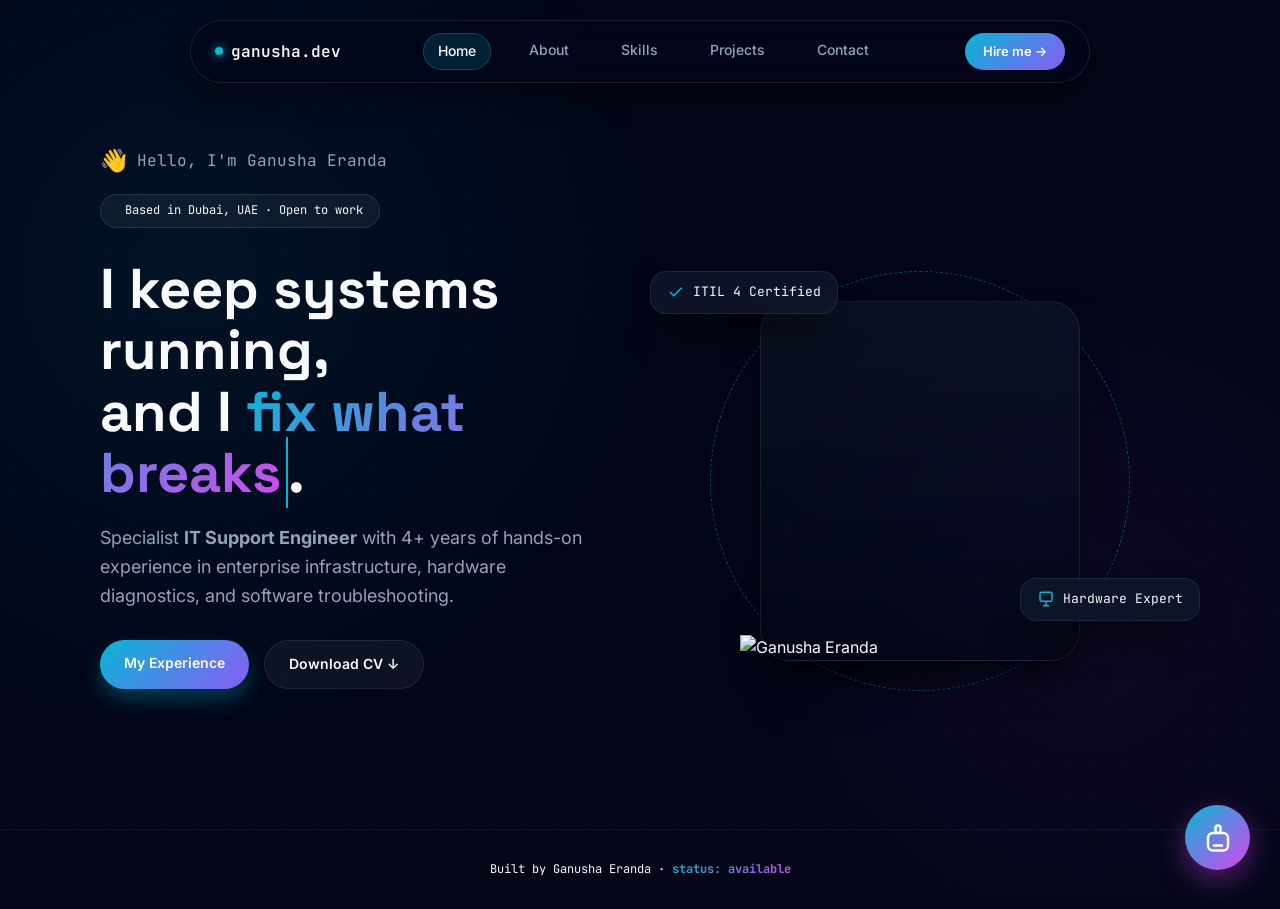
==== commit 9f699db8: "Add files via upload" ====
--- a/index.html
+++ b/index.html
@@ -31,23 +31,25 @@
       <div class="hero-text-side">
         <div class="greet-line"><span class="wave">👋</span> Hello, I'm Ganusha Eranda<span class="cursor"></span></div>
         <div class="welcome-badge"><span class="dot"></span> Based in Dubai, UAE · Open to work</div>
-        <h1>I keep systems running,<br>and I <span class="accent">fix what breaks</span>.</h1>
-        <p class="hero-sub">IT Support & Systems Engineer with 4+ years' experience across enterprise IT support, systems administration, and hands-on hardware/software troubleshooting.</p>
+        <h1>I keep systems running,<br>and I <span class="accent type-effect">fix what breaks</span>.</h1>
+        <p class="hero-sub">Specialist <strong>IT Support Engineer</strong> with 4+ years of hands-on experience in enterprise infrastructure, hardware diagnostics, and software troubleshooting.</p>
         
         <div class="hero-cta">
-          <a href="projects.html" class="btn btn-primary">View My Work</a>
+          <a href="about.html" class="btn btn-primary">My Experience</a>
           <a href="Ganusha_Eranda_CV.pdf" download class="btn btn-ghost">Download CV ↓</a>
         </div>
       </div>
       
+      <!-- Pop-out 3D Photo Effect -->
       <div class="photo-card">
         <div class="hero-blob"></div>
         <div class="hero-vector-ring"></div>
-        <div class="photo-frame">
-          <img src="photo.jpg" alt="Ganusha Eranda">
-        </div>
+        <div class="photo-frame"></div>
+        <!-- IMPORTANT: The image used here should have a transparent background (PNG) -->
+        <img src="photo.png" alt="Ganusha Eranda" class="photo-image">
+        
         <div class="photo-badge b1"><svg viewBox="0 0 24 24" fill="none" stroke="currentColor" stroke-width="2"><path d="M20 6L9 17l-5-5"/></svg> ITIL 4 Certified</div>
-        <div class="photo-badge b2"><svg viewBox="0 0 24 24" fill="none" stroke="currentColor" stroke-width="2"><rect x="4" y="3" width="16" height="12" rx="2"/><path d="M8 21h8M12 15v6"/></svg> Win & Mac Repair</div>
+        <div class="photo-badge b2"><svg viewBox="0 0 24 24" fill="none" stroke="currentColor" stroke-width="2"><rect x="4" y="3" width="16" height="12" rx="2"/><path d="M8 21h8M12 15v6"/></svg> Hardware Expert</div>
       </div>
     </div>
   </section>
@@ -73,7 +75,7 @@
       <div class="chat-bubble bot">Hi there! 👋 I'm Ganusha's virtual assistant. How can I help you today?</div>
       <div class="chat-options">
         <a href="Ganusha_Eranda_CV.pdf" download class="chat-chip">📄 Download CV</a>
-        <a href="https://wa.me/971504978648" target="_blank" class="chat-chip">💬 Chat on WhatsApp</a>
+        <a href="https://wa.me/971504978648" target="_blank" class="chat-chip">💬 WhatsApp Me</a>
         <a href="mailto:ganush411@gmail.com" class="chat-chip">📧 Send an Email</a>
       </div>
     </div>
--- a/style.css
+++ b/style.css
@@ -1,14 +1,15 @@
 
 :root {
-  --bg: #030712;
-  --surface: rgba(30, 41, 59, 0.4);
-  --surface-2: rgba(30, 41, 59, 0.7);
-  --border: rgba(255, 255, 255, 0.1);
+  /* Midnight Aurora Theme - Very Eye Friendly and Professional */
+  --bg: #020617; /* Deep Slate/Navy background */
+  --surface: rgba(15, 23, 42, 0.4);
+  --surface-2: rgba(30, 41, 59, 0.6);
+  --border: rgba(255, 255, 255, 0.08);
   --text: #F8FAFC;
   --muted: #94A3B8;
-  --accent: #38BDF8;
-  --accent-dim: rgba(56, 189, 248, 0.15);
-  --accent-line: rgba(56, 189, 248, 0.3);
+  --accent: #06B6D4; /* Cyan */
+  --accent-dim: rgba(6, 182, 212, 0.15);
+  --accent-line: rgba(6, 182, 212, 0.3);
   --shadow-lg: 0 20px 40px -10px rgba(0,0,0,0.8);
   --font-display: 'Space Grotesk', sans-serif;
   --font-body: 'Inter', sans-serif;
@@ -19,15 +20,22 @@
 body { background: var(--bg); color: var(--text); font-family: var(--font-body); line-height: 1.6; overflow-x: hidden; }
 a { color: inherit; text-decoration: none; }
 .wrap { max-width: 1080px; margin: 0 auto; padding: 0 24px; }
-.reveal { opacity: 0; transform: translateY(20px); transition: all 0.8s ease; }
+.reveal { opacity: 0; transform: translateY(30px); transition: all 0.9s cubic-bezier(0.16, 1, 0.3, 1); }
 .reveal.in { opacity: 1; transform: translateY(0); }
-.accent { background: linear-gradient(135deg, #38BDF8, #A78BFA); -webkit-background-clip: text; -webkit-text-fill-color: transparent; font-weight:700;}
-
-/* Dynamic Background */
+
+/* Beautiful Gradient Accent */
+.accent { background: linear-gradient(135deg, #06B6D4, #D946EF); -webkit-background-clip: text; -webkit-text-fill-color: transparent; font-weight:700;}
+
+/* Dynamic Bioluminescent Background */
 body::before {
   content:""; position: fixed; inset: 0; z-index: -2;
-  background: radial-gradient(800px circle at 15% 30%, rgba(56,189,248,0.08), transparent 60%),
-              radial-gradient(600px circle at 85% 70%, rgba(167,139,250,0.08), transparent 60%);
+  background: radial-gradient(800px circle at 15% 30%, rgba(6, 182, 212, 0.08), transparent 60%),
+              radial-gradient(600px circle at 85% 70%, rgba(217, 70, 239, 0.06), transparent 60%);
+}
+body::after {
+  content:""; position: fixed; inset:0; z-index:-1; pointer-events:none;
+  background-image: radial-gradient(rgba(255,255,255,0.02) 1px, transparent 1px);
+  background-size: 30px 30px;
 }
 
 /* Glass Pill Navigation */
@@ -35,146 +43,161 @@
 .glass-pill {
   display: flex; align-items: center; justify-content: space-between;
   width: 100%; max-width: 900px;
-  background: rgba(15, 23, 42, 0.65);
-  backdrop-filter: blur(20px); -webkit-backdrop-filter: blur(20px);
-  border: 1px solid rgba(255,255,255,0.15);
+  background: rgba(2, 6, 23, 0.65);
+  backdrop-filter: blur(24px); -webkit-backdrop-filter: blur(24px);
+  border: 1px solid rgba(255,255,255,0.1);
   border-radius: 50px; padding: 12px 24px;
   box-shadow: 0 10px 30px rgba(0,0,0,0.5);
 }
 .logo { font-family: var(--font-mono); font-weight: 600; display: flex; align-items: center; gap: 8px; }
-.logo .dot { width:8px; height:8px; background: var(--accent); border-radius:50%; box-shadow: 0 0 10px var(--accent); }
+.logo .dot { width:8px; height:8px; background: #06B6D4; border-radius:50%; box-shadow: 0 0 10px #06B6D4; }
 .nav-links { display: flex; gap: 24px; font-size: 14px; font-weight: 500; }
-.nav-links a { padding: 6px 12px; border-radius: 20px; transition: all 0.3s ease; color: var(--muted); }
-.nav-links a:hover { color: var(--text); background: rgba(255,255,255,0.05); }
+.nav-links a { padding: 6px 14px; border-radius: 20px; transition: all 0.3s ease; color: var(--muted); }
+.nav-links a:hover { color: var(--text); background: rgba(255,255,255,0.08); }
 .nav-links a.active { color: var(--text); background: var(--accent-dim); border: 1px solid var(--accent-line); }
-.nav-cta { background: linear-gradient(135deg, #0EA5E9, #8B5CF6); padding: 8px 16px; border-radius: 20px; font-size: 13px; font-weight: 600; color: white; }
+.nav-cta { background: linear-gradient(135deg, #06B6D4, #8B5CF6); padding: 8px 18px; border-radius: 20px; font-size: 13px; font-weight: 600; color: white; transition: transform 0.3s;}
+.nav-cta:hover { transform: scale(1.05); }
 .nav-toggle { display: none; background: none; border: none; color: white; font-size: 24px; }
 
 /* Page Covers */
 .page-cover { text-align: center; padding: 100px 20px 40px; position: relative; overflow: hidden; }
-.cover-blob { position: absolute; width: 400px; height: 400px; border-radius: 50%; filter: blur(80px); z-index: -1; left: 50%; transform: translateX(-50%); opacity: 0.3;}
-.cb1 { background: #38BDF8; top: -100px; }
-.cb2 { background: #A78BFA; top: -100px; }
-.cb3 { background: #FACC15; top: -100px; }
-.cb4 { background: #F472B6; top: -100px; }
-.eyebrow { display: inline-flex; align-items: center; gap: 8px; font-family: var(--font-mono); font-size: 12px; background: var(--accent-dim); border: 1px solid var(--accent-line); padding: 6px 16px; border-radius: 30px; margin-bottom: 20px; color: var(--accent); }
+.cover-blob { position: absolute; width: 400px; height: 400px; border-radius: 50%; filter: blur(90px); z-index: -1; left: 50%; transform: translateX(-50%); opacity: 0.25;}
+.cb1 { background: #06B6D4; top: -100px; }
+.cb2 { background: #8B5CF6; top: -100px; }
+.cb3 { background: #D946EF; top: -100px; }
+.cb4 { background: #10B981; top: -100px; }
+.eyebrow { display: inline-flex; align-items: center; gap: 8px; font-family: var(--font-mono); font-size: 12px; background: rgba(6,182,212,0.1); border: 1px solid rgba(6,182,212,0.3); padding: 6px 16px; border-radius: 30px; margin-bottom: 20px; color: #06B6D4; }
 .page-cover h1 { font-family: var(--font-display); font-size: 48px; margin-bottom: 15px; }
 .cover-sub { color: var(--muted); font-size: 18px; max-width: 600px; margin: 0 auto; }
 
-/* Glass Cards */
+/* Glass Cards & Animations */
 .glass-card {
   background: var(--surface);
-  backdrop-filter: blur(16px); -webkit-backdrop-filter: blur(16px);
+  backdrop-filter: blur(20px); -webkit-backdrop-filter: blur(20px);
   border: 1px solid var(--border);
-  border-radius: 16px;
-  transition: transform 0.3s ease, border-color 0.3s ease;
-}
-.glass-card:hover { border-color: var(--accent-line); transform: translateY(-3px); }
+  border-radius: 20px;
+  transition: all 0.4s cubic-bezier(0.16, 1, 0.3, 1);
+}
+.float-hover:hover { border-color: var(--accent-line); transform: translateY(-5px); box-shadow: 0 15px 30px rgba(6,182,212,0.1); background: var(--surface-2); }
 .p-xl { padding: 40px; }
 
 /* Home / Hero Grid */
-.welcome-screen { padding: 60px 0; }
-.hero-grid { display: grid; grid-template-columns: 1fr 0.9fr; gap: 50px; align-items: center; }
+.welcome-screen { padding: 80px 0; }
+.hero-grid { display: grid; grid-template-columns: 1fr 1fr; gap: 40px; align-items: center; }
 .greet-line { font-family: var(--font-mono); color: var(--muted); display: flex; align-items: center; gap: 10px; margin-bottom: 15px;}
-.wave { animation: wave 2s infinite; display: inline-block; transform-origin: 70% 70%;}
+.wave { animation: wave 2.5s infinite; display: inline-block; transform-origin: 70% 70%; font-size:22px;}
 @keyframes wave { 0%,100%{transform: rotate(0deg)} 50%{transform: rotate(20deg)} }
-.welcome-badge { display: inline-flex; align-items: center; gap: 8px; background: var(--accent-dim); border: 1px solid var(--accent-line); padding: 6px 16px; border-radius: 30px; font-size: 12px; font-family: var(--font-mono); color: var(--accent); margin-bottom: 30px;}
-.hero-text-side h1 { font-family: var(--font-display); font-size: 52px; line-height: 1.1; margin-bottom: 20px; }
+.welcome-badge { display: inline-flex; align-items: center; gap: 8px; background: rgba(255,255,255,0.05); border: 1px solid rgba(255,255,255,0.1); padding: 6px 16px; border-radius: 30px; font-size: 12px; font-family: var(--font-mono); color: var(--text); margin-bottom: 30px;}
+.hero-text-side h1 { font-family: var(--font-display); font-size: 56px; line-height: 1.1; margin-bottom: 20px; }
+
+/* Typing Effect Cursor */
+.type-effect { border-right: 2px solid #06B6D4; padding-right: 5px; animation: blink-cursor .75s step-end infinite; }
+@keyframes blink-cursor { from, to { border-color: transparent } 50% { border-color: #06B6D4; } }
+
 .hero-sub { font-size: 18px; color: var(--muted); margin-bottom: 30px; max-width: 500px;}
 .hero-cta { display: flex; gap: 15px; }
 .btn { padding: 12px 24px; border-radius: 30px; font-weight: 600; font-size: 14px; transition: all 0.3s ease; cursor:pointer;}
-.btn-primary { background: linear-gradient(135deg, #0EA5E9, #8B5CF6); color: white; border: none; box-shadow: 0 10px 20px rgba(14,165,233,0.3);}
-.btn-primary:hover { box-shadow: 0 15px 25px rgba(139,92,246,0.5); transform: translateY(-2px);}
-.btn-ghost { background: var(--surface); border: 1px solid var(--border); color: var(--text); }
-.btn-ghost:hover { border-color: var(--accent); color: var(--accent); }
-
-/* Photo Card */
-.photo-card { position: relative; display: flex; justify-content: center; align-items: center; }
-.photo-frame { width: 100%; max-width: 320px; aspect-ratio: 3/4; border-radius: 24px; overflow: hidden; position: relative; border: 1px solid var(--border); z-index: 2; box-shadow: var(--shadow-lg);}
-.photo-frame img { width: 100%; height: 100%; object-fit: cover; }
-.hero-vector-ring { position: absolute; width: 400px; height: 400px; border: 1px dashed var(--accent-line); border-radius: 50%; animation: spin 30s linear infinite; z-index: 0;}
+.btn-primary { background: linear-gradient(135deg, #06B6D4, #8B5CF6); color: white; border: none; box-shadow: 0 10px 20px rgba(6,182,212,0.3);}
+.btn-primary:hover { box-shadow: 0 15px 25px rgba(139,92,246,0.5); transform: translateY(-3px);}
+.btn-ghost { background: rgba(255,255,255,0.05); border: 1px solid var(--border); color: var(--text); }
+.btn-ghost:hover { border-color: #06B6D4; color: #06B6D4; background: rgba(6,182,212,0.05); transform: translateY(-3px);}
+
+/* --- OUT OF BOUNDS PHOTO EFFECT (Body Cutout) --- */
+.photo-card { position: relative; width: 100%; display: flex; justify-content: center; align-items: flex-end; height: 450px; margin-top: 40px;}
+.photo-frame { width: 320px; height: 360px; background: linear-gradient(180deg, rgba(30,41,59,0.3), rgba(2,6,23,0.8)); border-radius: 30px; position: absolute; bottom: 0; box-shadow: var(--shadow-lg); border: 1px solid var(--border); z-index: 1; backdrop-filter: blur(10px);}
+.photo-image { width: 360px; position: absolute; bottom: 0; z-index: 2; filter: drop-shadow(0 20px 30px rgba(0,0,0,0.6)); transition: transform 0.5s cubic-bezier(0.16, 1, 0.3, 1); }
+.photo-card:hover .photo-image { transform: scale(1.06) translateY(-15px); }
+
+.hero-vector-ring { position: absolute; width: 420px; height: 420px; border: 1px dashed rgba(6,182,212,0.4); border-radius: 50%; animation: spin 40s linear infinite; z-index: 0; bottom: -30px;}
 @keyframes spin { 100% { transform: rotate(360deg); } }
-.photo-badge { position: absolute; background: rgba(15,23,42,0.8); backdrop-filter: blur(10px); border: 1px solid var(--border); padding: 8px 14px; border-radius: 12px; font-size: 12px; font-family: var(--font-mono); display: flex; align-items: center; gap: 8px; z-index: 5; box-shadow: var(--shadow-lg); animation: float 4s infinite ease-in-out;}
-.photo-badge svg { width: 16px; height: 16px; color: var(--accent); }
-.b1 { top: 20px; left: -20px; }
+
+.photo-badge { position: absolute; background: rgba(15,23,42,0.85); backdrop-filter: blur(12px); border: 1px solid var(--border); padding: 10px 16px; border-radius: 16px; font-size: 13px; font-family: var(--font-mono); display: flex; align-items: center; gap: 8px; z-index: 5; box-shadow: var(--shadow-lg); animation: float 4s infinite ease-in-out;}
+.photo-badge svg { width: 18px; height: 18px; color: #06B6D4; }
+.b1 { top: 60px; left: -10px; }
 .b2 { bottom: 40px; right: -20px; animation-delay: 2s; }
-@keyframes float { 0%,100%{transform: translateY(0)} 50%{transform: translateY(-10px)} }
+@keyframes float { 0%,100%{transform: translateY(0)} 50%{transform: translateY(-12px)} }
 
 /* Grids & Cards */
 .about-grid { display: grid; grid-template-columns: 1.5fr 1fr; gap: 30px; margin-top: 20px;}
 .about-grid p { margin-bottom: 15px; color: var(--muted); }
 .about-grid p strong { color: var(--text); }
-.stat-box { text-align: center; }
-.stat-box .num { font-size: 32px; font-family: var(--font-display); color: var(--accent); font-weight: 700; }
-.stat-box .label { font-size: 14px; color: var(--muted); }
-
-/* Timeline */
-.timeline { border-left: 2px solid var(--border); margin-left: 20px; padding-left: 30px !important; display: flex; flex-direction: column; gap: 30px;}
+.stat-box { text-align: center; padding: 25px; margin-bottom: 15px;}
+.stat-box .num { font-size: 34px; font-family: var(--font-display); color: #06B6D4; font-weight: 700; }
+.stat-box .label { font-size: 14px; color: var(--muted); margin-top: 5px;}
+
+/* Timeline (CV Full Details) */
+.section-head { display: flex; flex-direction: column; align-items: flex-start; margin-bottom: 30px; }
+.section-tag { font-family: var(--font-mono); font-size: 12px; color: #D946EF; background: rgba(217,70,239,0.1); padding: 4px 12px; border-radius: 20px; border: 1px solid rgba(217,70,239,0.3); margin-bottom: 10px;}
+.section-head h2 { font-family: var(--font-display); font-size: 32px; }
+
+.timeline { border-left: 2px solid rgba(255,255,255,0.05); margin-left: 20px; padding-left: 35px !important; display: flex; flex-direction: column; gap: 40px;}
 .timeline-item { position: relative; }
-.timeline-dot { position: absolute; left: -39px; top: 0; width: 16px; height: 16px; border-radius: 50%; background: var(--bg); border: 2px solid var(--accent); box-shadow: 0 0 0 4px var(--accent-dim); }
+.timeline-dot { position: absolute; left: -44px; top: 0; width: 16px; height: 16px; border-radius: 50%; background: var(--bg); border: 2px solid #06B6D4; box-shadow: 0 0 0 4px rgba(6,182,212,0.2); }
+.past .timeline-dot { border-color: var(--muted-2); box-shadow: 0 0 0 4px rgba(255,255,255,0.05);}
 .timeline-head { display: flex; justify-content: space-between; align-items: center; margin-bottom: 5px;}
-.timeline-head h3 { font-size: 18px; font-family: var(--font-display); }
-.timeline-date { font-family: var(--font-mono); color: var(--accent); font-size: 12px; background: var(--accent-dim); padding: 4px 10px; border-radius: 20px;}
-.timeline-org { color: var(--muted-2); font-size: 14px; margin-bottom: 10px; }
-.timeline-item ul { list-style: none; color: var(--muted); font-size: 14px; display: flex; flex-direction: column; gap: 8px;}
-.timeline-item li { position: relative; padding-left: 15px; }
-.timeline-item li::before { content: "▹"; position: absolute; left: 0; color: var(--accent); }
+.timeline-head h3 { font-size: 20px; font-family: var(--font-display); }
+.timeline-date { font-family: var(--font-mono); color: #06B6D4; font-size: 12px; background: rgba(6,182,212,0.1); padding: 4px 10px; border-radius: 20px;}
+.timeline-org { color: var(--muted); font-size: 15px; margin-bottom: 15px; font-weight: 500;}
+.timeline-item ul { list-style: none; color: var(--muted); font-size: 14.5px; display: flex; flex-direction: column; gap: 10px;}
+.timeline-item li { position: relative; padding-left: 18px; }
+.timeline-item li::before { content: "▹"; position: absolute; left: 0; color: #D946EF; font-weight: bold;}
 
 /* Skills & Projects Modules */
-.modules { display: grid; grid-template-columns: repeat(auto-fit, minmax(250px, 1fr)); gap: 20px; }
-.module-head { display: flex; align-items: center; gap: 12px; margin-bottom: 15px; }
-.module-icon { width: 40px; height: 40px; background: var(--accent-dim); border: 1px solid var(--accent-line); border-radius: 10px; display: flex; align-items: center; justify-content: center; font-size: 20px; }
-.chip-row { display: flex; flex-wrap: wrap; gap: 8px; }
-.chip { background: rgba(255,255,255,0.05); border: 1px solid var(--border); padding: 6px 12px; border-radius: 20px; font-size: 12px; font-family: var(--font-mono); color: var(--muted); }
-.module:hover .chip { border-color: var(--accent-line); color: var(--text); }
+.modules { display: grid; grid-template-columns: repeat(auto-fit, minmax(300px, 1fr)); gap: 20px; }
+.module-icon { width: 45px; height: 45px; background: rgba(255,255,255,0.05); border: 1px solid rgba(255,255,255,0.1); border-radius: 12px; display: flex; align-items: center; justify-content: center; font-size: 22px; }
+.chip-row { display: flex; flex-wrap: wrap; gap: 8px; margin-top: 15px;}
+.chip { background: rgba(255,255,255,0.03); border: 1px solid rgba(255,255,255,0.1); padding: 6px 14px; border-radius: 20px; font-size: 12.5px; font-family: var(--font-mono); color: #CBD5E1; }
+.float-hover:hover .chip { border-color: rgba(6,182,212,0.3); color: #06B6D4; }
 
 /* Projects Page specifics */
 .projects { display: flex; flex-direction: column; gap: 24px; }
-.project-card { display: flex; gap: 24px; padding: 30px; align-items: flex-start; }
-.project-icon { font-size: 40px; background: var(--accent-dim); border: 1px solid var(--accent-line); padding: 15px; border-radius: 16px; }
-.project-info h3 { font-family: var(--font-display); font-size: 22px; margin-bottom: 10px; }
-.project-info p { color: var(--muted); font-size: 15px; margin-bottom: 15px; line-height: 1.6; }
-
-/* Marquee / Logos with Edge Grayscale Fade */
+.project-card { display: flex; gap: 24px; padding: 35px; align-items: flex-start; }
+.project-icon { font-size: 44px; background: rgba(255,255,255,0.03); border: 1px solid rgba(255,255,255,0.08); padding: 20px; border-radius: 20px; }
+.project-info h3 { font-family: var(--font-display); font-size: 24px; margin-bottom: 12px; }
+.project-info p { color: var(--muted); font-size: 15px; margin-bottom: 15px; line-height: 1.7; }
+
+/* Marquee / Logos with Edge Grayscale Fade (Next Level) */
 .marquee-wrap {
-  position: relative; overflow: hidden; padding: 40px 0;
+  position: relative; overflow: hidden; padding: 50px 0;
 }
 .marquee-wrap::before, .marquee-wrap::after {
-  content: ""; position: absolute; top: 0; bottom: 0; width: 15%; z-index: 10; pointer-events: none;
-  backdrop-filter: grayscale(100%); -webkit-backdrop-filter: grayscale(100%);
-}
-.marquee-wrap::before { left: 0; mask-image: linear-gradient(to right, black, transparent); -webkit-mask-image: linear-gradient(to right, black, transparent); }
-.marquee-wrap::after { right: 0; mask-image: linear-gradient(to left, black, transparent); -webkit-mask-image: linear-gradient(to left, black, transparent); }
-.marquee-track { display: flex; gap: 60px; width: max-content; animation: scroll 25s linear infinite; }
-.marquee-track .badge { height: 60px; object-fit: contain; filter: opacity(0.8); transition: all 0.3s; }
-.marquee-track .badge:hover { filter: opacity(1); transform: scale(1.05); }
+  content: ""; position: absolute; top: 0; bottom: 0; width: 20%; z-index: 10; pointer-events: none;
+  backdrop-filter: grayscale(100%) opacity(1); -webkit-backdrop-filter: grayscale(100%) opacity(1);
+}
+.marquee-wrap::before { left: 0; mask-image: linear-gradient(to right, black 20%, transparent 100%); -webkit-mask-image: linear-gradient(to right, black 20%, transparent 100%); }
+.marquee-wrap::after { right: 0; mask-image: linear-gradient(to left, black 20%, transparent 100%); -webkit-mask-image: linear-gradient(to left, black 20%, transparent 100%); }
+.marquee-track { display: flex; align-items: center; gap: 70px; width: max-content; animation: scroll 30s linear infinite; }
+.marquee-track .badge { height: 65px; object-fit: contain; transition: transform 0.4s; }
+.marquee-track .badge:hover { transform: scale(1.1); }
 @keyframes scroll { to { transform: translateX(-50%); } }
 
 /* Contact & Chatbot */
-.contact-direct { display: grid; grid-template-columns: 1fr 1fr; gap: 20px; }
-.contact-direct-card { display: flex; align-items: center; gap: 15px; padding: 20px; }
+.contact-panel { padding: 60px; text-align: center;}
+.contact-direct { display: grid; grid-template-columns: 1fr 1fr; gap: 25px; margin-top: 30px;}
+.contact-direct-card { display: flex; align-items: center; justify-content: center; gap: 15px; padding: 25px; text-align: left; }
 .label { font-size: 12px; color: var(--muted); font-family: var(--font-mono); }
-.value { font-size: 16px; font-weight: 600; }
+.value { font-size: 16px; font-weight: 600; color: #F8FAFC;}
 
 .chatbot-container { position: fixed; bottom: 30px; right: 30px; z-index: 999; display: flex; flex-direction: column; align-items: flex-end; gap: 15px; }
-.chatbot-fab { width: 60px; height: 60px; border-radius: 50%; background: linear-gradient(135deg, #0EA5E9, #8B5CF6); border: none; color: white; cursor: pointer; box-shadow: 0 10px 25px rgba(14,165,233,0.4); display: flex; align-items: center; justify-content: center; transition: all 0.3s ease; }
-.chatbot-fab:hover { transform: scale(1.05); }
-.icon-bot { width: 28px; height: 28px; }
-.chatbot-window { width: 320px; background: rgba(15, 23, 42, 0.85); backdrop-filter: blur(24px); border: 1px solid var(--border); border-radius: 20px; overflow: hidden; box-shadow: var(--shadow-lg); opacity: 0; visibility: hidden; transform: translateY(20px) scale(0.95); transform-origin: bottom right; transition: all 0.3s cubic-bezier(0.16, 1, 0.3, 1); }
+.chatbot-fab { width: 65px; height: 65px; border-radius: 50%; background: linear-gradient(135deg, #06B6D4, #D946EF); border: none; color: white; cursor: pointer; box-shadow: 0 10px 30px rgba(217,70,239,0.4); display: flex; align-items: center; justify-content: center; transition: transform 0.3s cubic-bezier(0.175, 0.885, 0.32, 1.275); }
+.chatbot-fab:hover { transform: scale(1.1) rotate(5deg); }
+.icon-bot { width: 30px; height: 30px; }
+.chatbot-window { width: 340px; background: rgba(15, 23, 42, 0.9); backdrop-filter: blur(30px); border: 1px solid rgba(255,255,255,0.1); border-radius: 24px; overflow: hidden; box-shadow: 0 30px 60px rgba(0,0,0,0.8); opacity: 0; visibility: hidden; transform: translateY(20px) scale(0.9); transform-origin: bottom right; transition: all 0.4s cubic-bezier(0.16, 1, 0.3, 1); }
 .chatbot-window.open { opacity: 1; visibility: visible; transform: translateY(0) scale(1); }
-.chat-header { background: rgba(255,255,255,0.05); padding: 15px 20px; display: flex; align-items: center; gap: 12px; border-bottom: 1px solid var(--border); position: relative;}
-.chat-avatar { width: 40px; height: 40px; background: var(--accent-dim); border-radius: 50%; display: flex; align-items: center; justify-content: center; color: var(--accent); }
-.chat-avatar svg { width: 20px; height: 20px; }
-.chat-header h4 { font-size: 15px; margin: 0; }
-.chat-header p { font-size: 11px; color: var(--muted); margin: 0; }
-.close-chat { position: absolute; right: 20px; background: none; border: none; color: var(--muted); font-size: 16px; cursor: pointer; }
-.chat-body { padding: 20px; display: flex; flex-direction: column; gap: 15px; }
-.chat-bubble { background: var(--surface-2); padding: 12px 16px; border-radius: 16px; border-top-left-radius: 4px; font-size: 13px; color: var(--text); border: 1px solid var(--border); }
-.chat-options { display: flex; flex-direction: column; gap: 8px; margin-top: 5px;}
-.chat-chip { background: var(--accent-dim); border: 1px solid var(--accent-line); color: var(--accent); font-size: 13px; padding: 10px 15px; border-radius: 12px; text-align: center; transition: all 0.2s; font-weight: 500;}
-.chat-chip:hover { background: var(--accent); color: #000; }
-
-footer { margin-top: 50px; border-top: 1px solid var(--border); padding: 30px 0; text-align: center; font-family: var(--font-mono); font-size: 12px; color: var(--muted-2); }
+.chat-header { background: rgba(255,255,255,0.03); padding: 18px 20px; display: flex; align-items: center; gap: 12px; border-bottom: 1px solid rgba(255,255,255,0.05); position: relative;}
+.chat-avatar { width: 44px; height: 44px; background: rgba(6,182,212,0.15); border-radius: 50%; display: flex; align-items: center; justify-content: center; color: #06B6D4; }
+.chat-avatar svg { width: 22px; height: 22px; }
+.chat-header h4 { font-size: 16px; margin: 0; }
+.chat-header p { font-size: 11.5px; color: var(--muted); margin: 0; }
+.close-chat { position: absolute; right: 20px; background: none; border: none; color: var(--muted); font-size: 18px; cursor: pointer; transition: color 0.2s;}
+.close-chat:hover { color: #F87171; }
+.chat-body { padding: 22px; display: flex; flex-direction: column; gap: 15px; }
+.chat-bubble { background: rgba(255,255,255,0.05); padding: 14px 18px; border-radius: 18px; border-top-left-radius: 4px; font-size: 13.5px; color: #E2E8F0; border: 1px solid rgba(255,255,255,0.05); }
+.chat-options { display: flex; flex-direction: column; gap: 10px; margin-top: 5px;}
+.chat-chip { background: rgba(6,182,212,0.1); border: 1px solid rgba(6,182,212,0.3); color: #22D3EE; font-size: 13px; padding: 12px; border-radius: 14px; text-align: center; transition: all 0.2s; font-weight: 500;}
+.chat-chip:hover { background: #06B6D4; color: #000; transform: translateY(-2px);}
+
+footer { margin-top: 60px; border-top: 1px solid rgba(255,255,255,0.05); padding: 30px 0; text-align: center; font-family: var(--font-mono); font-size: 12px; color: var(--muted-2); }
 
 @media (max-width: 860px) {
   .hero-grid, .about-grid, .contact-direct { grid-template-columns: 1fr; }
@@ -182,4 +205,7 @@
   .nav-toggle { display: block; }
   .project-card { flex-direction: column; }
   .chatbot-container { bottom: 20px; right: 20px; }
-}
+  .photo-card { height: 350px; }
+  .photo-frame { width: 260px; height: 280px; }
+  .photo-image { width: 280px; }
+}
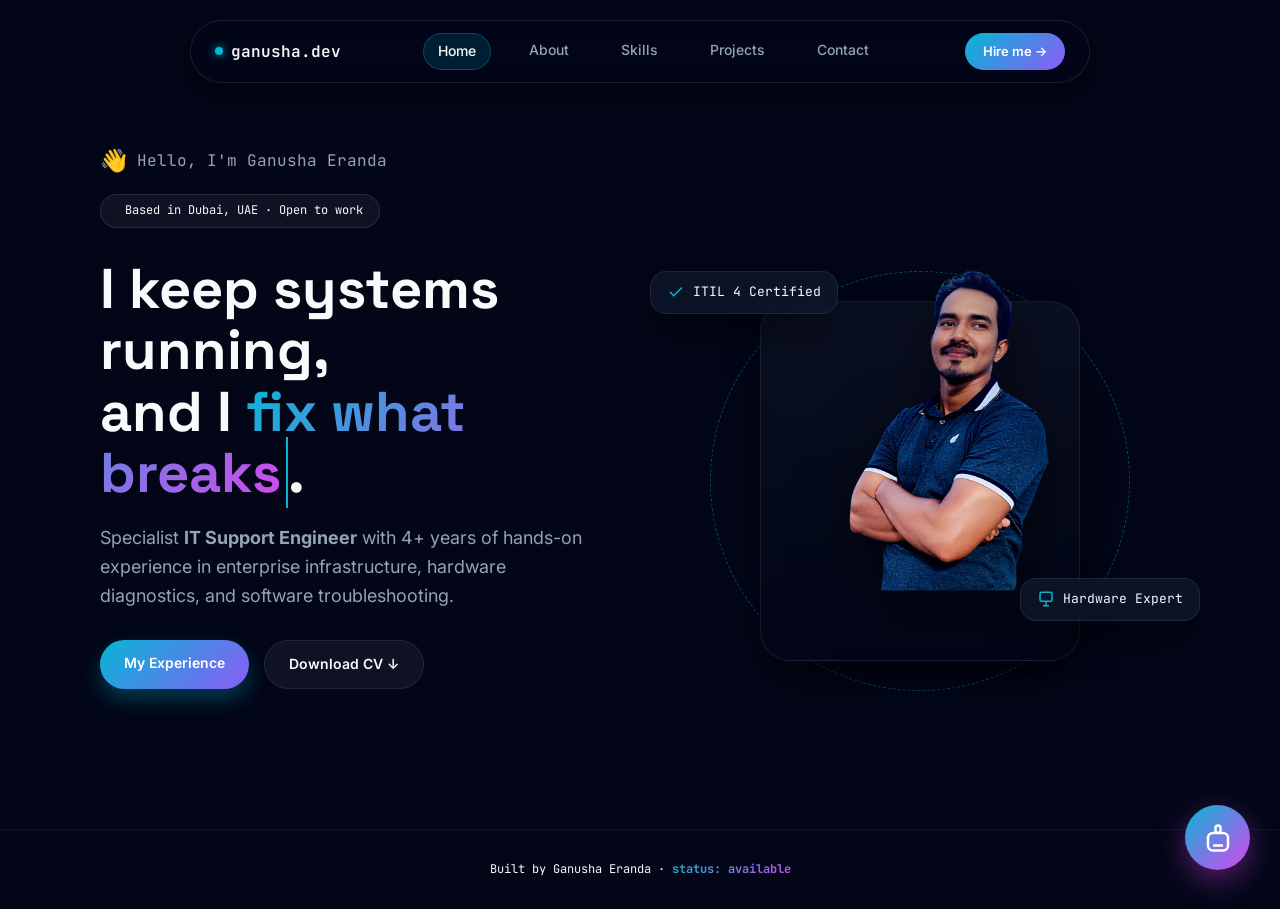
==== commit 6025d2b5: "Add files via upload" ====
--- a/index.html
+++ b/index.html
@@ -2,7 +2,7 @@
 <html lang="en">
 <head>
 <meta charset="UTF-8">
-<meta name="viewport" content="width=device-width, initial-scale=1.0">
+<meta name="viewport" content="width=device-width, initial-scale=1.0, maximum-scale=1.0, user-scalable=no">
 <title>Home — Ganusha Eranda</title>
 <link href="https://fonts.googleapis.com/css2?family=Space+Grotesk:wght@400;500;600;700&family=Inter:wght@400;500;600&family=JetBrains+Mono:wght@400;500&display=swap" rel="stylesheet">
 <link rel="stylesheet" href="style.css">
@@ -45,7 +45,6 @@
         <div class="hero-blob"></div>
         <div class="hero-vector-ring"></div>
         <div class="photo-frame"></div>
-        <!-- IMPORTANT: The image used here should have a transparent background (PNG) -->
         <img src="photo.png" alt="Ganusha Eranda" class="photo-image">
         
         <div class="photo-badge b1"><svg viewBox="0 0 24 24" fill="none" stroke="currentColor" stroke-width="2"><path d="M20 6L9 17l-5-5"/></svg> ITIL 4 Certified</div>
--- a/style.css
+++ b/style.css
@@ -17,7 +17,18 @@
 }
 
 * { margin:0; padding:0; box-sizing:border-box; }
-body { background: var(--bg); color: var(--text); font-family: var(--font-body); line-height: 1.6; overflow-x: hidden; }
+
+/* STRICT MOBILE OVERFLOW PREVENTION */
+html, body {
+  background: var(--bg);
+  color: var(--text);
+  font-family: var(--font-body);
+  line-height: 1.6;
+  width: 100%;
+  max-width: 100vw;
+  overflow-x: hidden; /* Prevents the site from zooming out or moving sideways */
+}
+
 a { color: inherit; text-decoration: none; }
 .wrap { max-width: 1080px; margin: 0 auto; padding: 0 24px; }
 .reveal { opacity: 0; transform: translateY(30px); transition: all 0.9s cubic-bezier(0.16, 1, 0.3, 1); }
@@ -39,7 +50,7 @@
 }
 
 /* Glass Pill Navigation */
-header { position: sticky; top: 20px; z-index: 100; display: flex; justify-content: center; width: 100%; padding: 0 20px;}
+header { position: sticky; top: 20px; z-index: 1000; display: flex; justify-content: center; width: 100%; padding: 0 20px;}
 .glass-pill {
   display: flex; align-items: center; justify-content: space-between;
   width: 100%; max-width: 900px;
@@ -48,6 +59,7 @@
   border: 1px solid rgba(255,255,255,0.1);
   border-radius: 50px; padding: 12px 24px;
   box-shadow: 0 10px 30px rgba(0,0,0,0.5);
+  position: relative; /* for mobile dropdown positioning */
 }
 .logo { font-family: var(--font-mono); font-weight: 600; display: flex; align-items: center; gap: 8px; }
 .logo .dot { width:8px; height:8px; background: #06B6D4; border-radius:50%; box-shadow: 0 0 10px #06B6D4; }
@@ -57,7 +69,7 @@
 .nav-links a.active { color: var(--text); background: var(--accent-dim); border: 1px solid var(--accent-line); }
 .nav-cta { background: linear-gradient(135deg, #06B6D4, #8B5CF6); padding: 8px 18px; border-radius: 20px; font-size: 13px; font-weight: 600; color: white; transition: transform 0.3s;}
 .nav-cta:hover { transform: scale(1.05); }
-.nav-toggle { display: none; background: none; border: none; color: white; font-size: 24px; }
+.nav-toggle { display: none; background: none; border: none; color: white; font-size: 24px; cursor: pointer;}
 
 /* Page Covers */
 .page-cover { text-align: center; padding: 100px 20px 40px; position: relative; overflow: hidden; }
@@ -95,7 +107,7 @@
 @keyframes blink-cursor { from, to { border-color: transparent } 50% { border-color: #06B6D4; } }
 
 .hero-sub { font-size: 18px; color: var(--muted); margin-bottom: 30px; max-width: 500px;}
-.hero-cta { display: flex; gap: 15px; }
+.hero-cta { display: flex; gap: 15px; flex-wrap: wrap;}
 .btn { padding: 12px 24px; border-radius: 30px; font-weight: 600; font-size: 14px; transition: all 0.3s ease; cursor:pointer;}
 .btn-primary { background: linear-gradient(135deg, #06B6D4, #8B5CF6); color: white; border: none; box-shadow: 0 10px 20px rgba(6,182,212,0.3);}
 .btn-primary:hover { box-shadow: 0 15px 25px rgba(139,92,246,0.5); transform: translateY(-3px);}
@@ -134,7 +146,7 @@
 .timeline-item { position: relative; }
 .timeline-dot { position: absolute; left: -44px; top: 0; width: 16px; height: 16px; border-radius: 50%; background: var(--bg); border: 2px solid #06B6D4; box-shadow: 0 0 0 4px rgba(6,182,212,0.2); }
 .past .timeline-dot { border-color: var(--muted-2); box-shadow: 0 0 0 4px rgba(255,255,255,0.05);}
-.timeline-head { display: flex; justify-content: space-between; align-items: center; margin-bottom: 5px;}
+.timeline-head { display: flex; justify-content: space-between; align-items: center; margin-bottom: 5px; flex-wrap:wrap;}
 .timeline-head h3 { font-size: 20px; font-family: var(--font-display); }
 .timeline-date { font-family: var(--font-mono); color: #06B6D4; font-size: 12px; background: rgba(6,182,212,0.1); padding: 4px 10px; border-radius: 20px;}
 .timeline-org { color: var(--muted); font-size: 15px; margin-bottom: 15px; font-weight: 500;}
@@ -144,7 +156,7 @@
 
 /* Skills & Projects Modules */
 .modules { display: grid; grid-template-columns: repeat(auto-fit, minmax(300px, 1fr)); gap: 20px; }
-.module-icon { width: 45px; height: 45px; background: rgba(255,255,255,0.05); border: 1px solid rgba(255,255,255,0.1); border-radius: 12px; display: flex; align-items: center; justify-content: center; font-size: 22px; }
+.module-icon { width: 45px; height: 45px; background: rgba(255,255,255,0.05); border: 1px solid rgba(255,255,255,0.1); border-radius: 12px; display: flex; align-items: center; justify-content: center; font-size: 22px; flex-shrink: 0;}
 .chip-row { display: flex; flex-wrap: wrap; gap: 8px; margin-top: 15px;}
 .chip { background: rgba(255,255,255,0.03); border: 1px solid rgba(255,255,255,0.1); padding: 6px 14px; border-radius: 20px; font-size: 12.5px; font-family: var(--font-mono); color: #CBD5E1; }
 .float-hover:hover .chip { border-color: rgba(6,182,212,0.3); color: #06B6D4; }
@@ -152,7 +164,7 @@
 /* Projects Page specifics */
 .projects { display: flex; flex-direction: column; gap: 24px; }
 .project-card { display: flex; gap: 24px; padding: 35px; align-items: flex-start; }
-.project-icon { font-size: 44px; background: rgba(255,255,255,0.03); border: 1px solid rgba(255,255,255,0.08); padding: 20px; border-radius: 20px; }
+.project-icon { font-size: 44px; background: rgba(255,255,255,0.03); border: 1px solid rgba(255,255,255,0.08); padding: 20px; border-radius: 20px; flex-shrink: 0;}
 .project-info h3 { font-family: var(--font-display); font-size: 24px; margin-bottom: 12px; }
 .project-info p { color: var(--muted); font-size: 15px; margin-bottom: 15px; line-height: 1.7; }
 
@@ -176,13 +188,13 @@
 .contact-direct { display: grid; grid-template-columns: 1fr 1fr; gap: 25px; margin-top: 30px;}
 .contact-direct-card { display: flex; align-items: center; justify-content: center; gap: 15px; padding: 25px; text-align: left; }
 .label { font-size: 12px; color: var(--muted); font-family: var(--font-mono); }
-.value { font-size: 16px; font-weight: 600; color: #F8FAFC;}
-
-.chatbot-container { position: fixed; bottom: 30px; right: 30px; z-index: 999; display: flex; flex-direction: column; align-items: flex-end; gap: 15px; }
+.value { font-size: 16px; font-weight: 600; color: #F8FAFC; word-break: break-word;}
+
+.chatbot-container { position: fixed; bottom: 30px; right: 30px; z-index: 9999; display: flex; flex-direction: column; align-items: flex-end; gap: 15px; }
 .chatbot-fab { width: 65px; height: 65px; border-radius: 50%; background: linear-gradient(135deg, #06B6D4, #D946EF); border: none; color: white; cursor: pointer; box-shadow: 0 10px 30px rgba(217,70,239,0.4); display: flex; align-items: center; justify-content: center; transition: transform 0.3s cubic-bezier(0.175, 0.885, 0.32, 1.275); }
 .chatbot-fab:hover { transform: scale(1.1) rotate(5deg); }
 .icon-bot { width: 30px; height: 30px; }
-.chatbot-window { width: 340px; background: rgba(15, 23, 42, 0.9); backdrop-filter: blur(30px); border: 1px solid rgba(255,255,255,0.1); border-radius: 24px; overflow: hidden; box-shadow: 0 30px 60px rgba(0,0,0,0.8); opacity: 0; visibility: hidden; transform: translateY(20px) scale(0.9); transform-origin: bottom right; transition: all 0.4s cubic-bezier(0.16, 1, 0.3, 1); }
+.chatbot-window { width: 340px; background: rgba(15, 23, 42, 0.95); backdrop-filter: blur(30px); border: 1px solid rgba(255,255,255,0.1); border-radius: 24px; overflow: hidden; box-shadow: 0 30px 60px rgba(0,0,0,0.8); opacity: 0; visibility: hidden; transform: translateY(20px) scale(0.9); transform-origin: bottom right; transition: all 0.4s cubic-bezier(0.16, 1, 0.3, 1); }
 .chatbot-window.open { opacity: 1; visibility: visible; transform: translateY(0) scale(1); }
 .chat-header { background: rgba(255,255,255,0.03); padding: 18px 20px; display: flex; align-items: center; gap: 12px; border-bottom: 1px solid rgba(255,255,255,0.05); position: relative;}
 .chat-avatar { width: 44px; height: 44px; background: rgba(6,182,212,0.15); border-radius: 50%; display: flex; align-items: center; justify-content: center; color: #06B6D4; }
@@ -199,13 +211,53 @@
 
 footer { margin-top: 60px; border-top: 1px solid rgba(255,255,255,0.05); padding: 30px 0; text-align: center; font-family: var(--font-mono); font-size: 12px; color: var(--muted-2); }
 
+/* STRICT MOBILE RESPONSIVE FIXES */
 @media (max-width: 860px) {
+  .wrap { padding: 0 16px; }
   .hero-grid, .about-grid, .contact-direct { grid-template-columns: 1fr; }
-  .glass-pill { border-radius: 16px; flex-wrap: wrap; }
+  
+  /* Text Scaling */
+  .page-cover h1 { font-size: 38px; }
+  .section-head h2 { font-size: 28px; }
+  .hero-text-side h1 { font-size: 42px; }
+  
+  /* Nav Fixes */
+  .glass-pill { padding: 15px 20px; border-radius: 20px;}
   .nav-toggle { display: block; }
+  .nav-cta { display: none; }
+  
+  /* Mobile Menu Container */
+  .nav-links {
+    position: absolute; top: calc(100% + 10px); left: 0; right: 0;
+    background: rgba(2, 6, 23, 0.95);
+    backdrop-filter: blur(24px); -webkit-backdrop-filter: blur(24px);
+    border: 1px solid rgba(255,255,255,0.1);
+    border-radius: 20px;
+    flex-direction: column; align-items: center; padding: 20px; gap: 15px;
+    display: none;
+    box-shadow: 0 20px 40px rgba(0,0,0,0.8);
+    z-index: 2000;
+  }
+  .nav-links.open { display: flex; animation: menuFadeIn 0.3s ease forwards; }
+
+  /* Element adjustments */
   .project-card { flex-direction: column; }
-  .chatbot-container { bottom: 20px; right: 20px; }
-  .photo-card { height: 350px; }
-  .photo-frame { width: 260px; height: 280px; }
+  .chatbot-container { bottom: 20px; right: 15px; }
+  .chatbot-window { width: calc(100vw - 30px); right: 0; transform-origin: bottom right; }
+  
+  /* Mobile Timeline Fix */
+  .timeline { margin-left: 15px; padding-left: 25px !important; }
+  .timeline-dot { left: -34px; }
+  .timeline-head h3 { font-size: 18px; }
+  
+  /* Mobile Photo Adjustments */
+  .photo-card { height: 350px; margin-top: 30px; }
+  .photo-frame { width: 250px; height: 280px; }
   .photo-image { width: 280px; }
-}
+  .hero-vector-ring { width: 320px; height: 320px; bottom: 0; }
+}
+
+@keyframes menuFadeIn {
+  from { opacity: 0; transform: translateY(-10px); }
+  to { opacity: 1; transform: translateY(0); }
+}
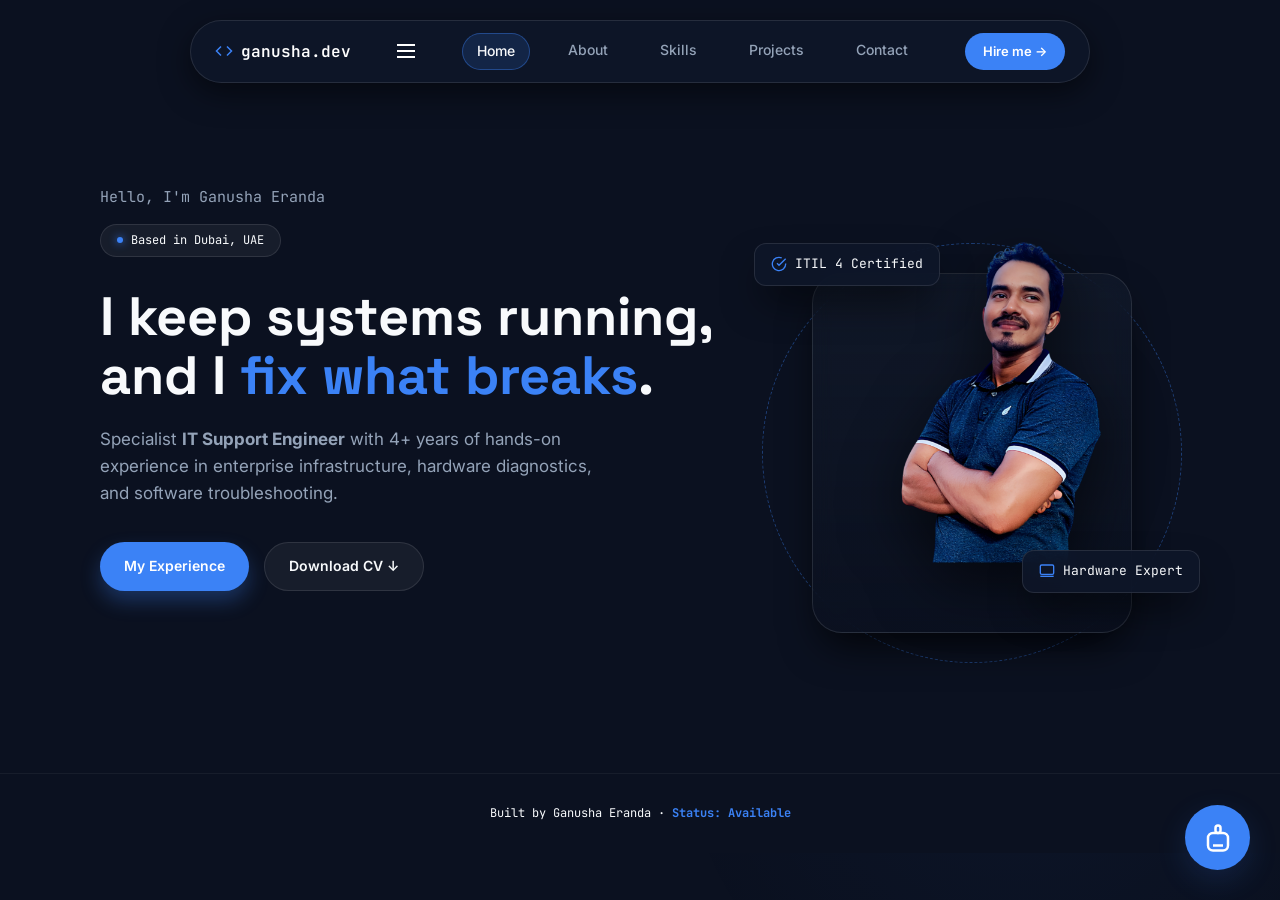
==== commit 49277417: "Add files via upload" ====
--- a/index.html
+++ b/index.html
@@ -11,8 +11,13 @@
 
 <header>
   <nav class="glass-pill">
-    <a class="logo" href="index.html"><span class="dot"></span> ganusha.dev</a>
-    <button class="nav-toggle" id="navToggle" aria-label="Toggle menu">☰</button>
+    <a class="logo" href="index.html">
+      <svg viewBox="0 0 24 24" fill="none" stroke="currentColor" stroke-width="2" width="18" height="18"><polyline points="16 18 22 12 16 6"></polyline><polyline points="8 6 2 12 8 18"></polyline></svg>
+      ganusha.dev
+    </a>
+    <button class="nav-toggle" id="navToggle" aria-label="Toggle menu">
+      <svg viewBox="0 0 24 24" fill="none" stroke="currentColor" stroke-width="2" width="24" height="24"><line x1="3" y1="12" x2="21" y2="12"></line><line x1="3" y1="6" x2="21" y2="6"></line><line x1="3" y1="18" x2="21" y2="18"></line></svg>
+    </button>
     <div class="nav-links" id="navLinks">
       <a href="index.html" class="active">Home</a>
       <a href="about.html" class="">About</a>
@@ -29,9 +34,9 @@
   <section class="welcome-screen wrap reveal">
     <div class="hero-grid">
       <div class="hero-text-side">
-        <div class="greet-line"><span class="wave">👋</span> Hello, I'm Ganusha Eranda<span class="cursor"></span></div>
-        <div class="welcome-badge"><span class="dot"></span> Based in Dubai, UAE · Open to work</div>
-        <h1>I keep systems running,<br>and I <span class="accent type-effect">fix what breaks</span>.</h1>
+        <div class="greet-line">Hello, I'm Ganusha Eranda<span class="cursor"></span></div>
+        <div class="welcome-badge"><span class="dot"></span> Based in Dubai, UAE</div>
+        <h1>I keep systems running,<br>and I <span class="accent-text">fix what breaks</span>.</h1>
         <p class="hero-sub">Specialist <strong>IT Support Engineer</strong> with 4+ years of hands-on experience in enterprise infrastructure, hardware diagnostics, and software troubleshooting.</p>
         
         <div class="hero-cta">
@@ -47,8 +52,8 @@
         <div class="photo-frame"></div>
         <img src="photo.png" alt="Ganusha Eranda" class="photo-image">
         
-        <div class="photo-badge b1"><svg viewBox="0 0 24 24" fill="none" stroke="currentColor" stroke-width="2"><path d="M20 6L9 17l-5-5"/></svg> ITIL 4 Certified</div>
-        <div class="photo-badge b2"><svg viewBox="0 0 24 24" fill="none" stroke="currentColor" stroke-width="2"><rect x="4" y="3" width="16" height="12" rx="2"/><path d="M8 21h8M12 15v6"/></svg> Hardware Expert</div>
+        <div class="photo-badge b1"><svg viewBox="0 0 24 24" fill="none" stroke="currentColor" stroke-width="2" width="16" height="16"><path d="M22 11.08V12a10 10 0 1 1-5.93-9.14"></path><polyline points="22 4 12 14.01 9 11.01"></polyline></svg> ITIL 4 Certified</div>
+        <div class="photo-badge b2"><svg viewBox="0 0 24 24" fill="none" stroke="currentColor" stroke-width="2" width="16" height="16"><rect x="2" y="3" width="20" height="14" rx="2" ry="2"></rect><line x1="2" y1="20" x2="22" y2="20"></line></svg> Hardware Expert</div>
       </div>
     </div>
   </section>
@@ -56,10 +61,10 @@
 </main>
 
 <footer>
-  <div class="wrap">Built by Ganusha Eranda · <span class="accent">status: available</span></div>
+  <div class="wrap">Built by Ganusha Eranda · <span class="accent-text">Status: Available</span></div>
 </footer>
 
-<!-- Modern Floating Chatbot & Contact FAB -->
+<!-- Modern Floating Chatbot -->
 <div class="chatbot-container" id="chatbotContainer">
   <div class="chatbot-window" id="chatbotWindow">
     <div class="chat-header">
@@ -68,10 +73,10 @@
         <h4>GanuBot AI</h4>
         <p>Typically replies instantly</p>
       </div>
-      <button class="close-chat" id="closeChat">✕</button>
+      <button class="close-chat" id="closeChat"><svg viewBox="0 0 24 24" fill="none" stroke="currentColor" stroke-width="2" width="18" height="18"><line x1="18" y1="6" x2="6" y2="18"></line><line x1="6" y1="6" x2="18" y2="18"></line></svg></button>
     </div>
     <div class="chat-body">
-      <div class="chat-bubble bot">Hi there! 👋 I'm Ganusha's virtual assistant. How can I help you today?</div>
+      <div class="chat-bubble bot">Hi there! I'm Ganusha's virtual assistant. How can I help you today?</div>
       <div class="chat-options">
         <a href="Ganusha_Eranda_CV.pdf" download class="chat-chip">📄 Download CV</a>
         <a href="https://wa.me/971504978648" target="_blank" class="chat-chip">💬 WhatsApp Me</a>
--- a/style.css
+++ b/style.css
@@ -1,15 +1,15 @@
 
 :root {
-  /* Midnight Aurora Theme - Very Eye Friendly and Professional */
-  --bg: #020617; /* Deep Slate/Navy background */
-  --surface: rgba(15, 23, 42, 0.4);
-  --surface-2: rgba(30, 41, 59, 0.6);
-  --border: rgba(255, 255, 255, 0.08);
+  /* Corporate Professional Dark Theme - Slate & Blue */
+  --bg: #0B1120; /* Dark premium slate */
+  --surface: rgba(30, 41, 59, 0.5);
+  --surface-2: rgba(30, 41, 59, 0.8);
+  --border: rgba(255, 255, 255, 0.1);
   --text: #F8FAFC;
   --muted: #94A3B8;
-  --accent: #06B6D4; /* Cyan */
-  --accent-dim: rgba(6, 182, 212, 0.15);
-  --accent-line: rgba(6, 182, 212, 0.3);
+  --accent: #3B82F6; /* Professional Brand Blue */
+  --accent-dim: rgba(59, 130, 246, 0.15);
+  --accent-line: rgba(59, 130, 246, 0.4);
   --shadow-lg: 0 20px 40px -10px rgba(0,0,0,0.8);
   --font-display: 'Space Grotesk', sans-serif;
   --font-body: 'Inter', sans-serif;
@@ -26,7 +26,7 @@
   line-height: 1.6;
   width: 100%;
   max-width: 100vw;
-  overflow-x: hidden; /* Prevents the site from zooming out or moving sideways */
+  overflow-x: hidden;
 }
 
 a { color: inherit; text-decoration: none; }
@@ -34,51 +34,42 @@
 .reveal { opacity: 0; transform: translateY(30px); transition: all 0.9s cubic-bezier(0.16, 1, 0.3, 1); }
 .reveal.in { opacity: 1; transform: translateY(0); }
 
-/* Beautiful Gradient Accent */
-.accent { background: linear-gradient(135deg, #06B6D4, #D946EF); -webkit-background-clip: text; -webkit-text-fill-color: transparent; font-weight:700;}
-
-/* Dynamic Bioluminescent Background */
+/* Solid Professional Accent Color (No crazy gradients on text) */
+.accent-text { color: var(--accent); font-weight:700;}
+
+/* Subtle Premium Background */
 body::before {
   content:""; position: fixed; inset: 0; z-index: -2;
-  background: radial-gradient(800px circle at 15% 30%, rgba(6, 182, 212, 0.08), transparent 60%),
-              radial-gradient(600px circle at 85% 70%, rgba(217, 70, 239, 0.06), transparent 60%);
-}
-body::after {
-  content:""; position: fixed; inset:0; z-index:-1; pointer-events:none;
-  background-image: radial-gradient(rgba(255,255,255,0.02) 1px, transparent 1px);
-  background-size: 30px 30px;
+  background: radial-gradient(800px circle at 20% 30%, rgba(59,130,246,0.06), transparent 60%),
+              radial-gradient(600px circle at 80% 80%, rgba(59,130,246,0.04), transparent 60%);
 }
 
 /* Glass Pill Navigation */
-header { position: sticky; top: 20px; z-index: 1000; display: flex; justify-content: center; width: 100%; padding: 0 20px;}
+header { position: sticky; top: 20px; z-index: 2000; display: flex; justify-content: center; width: 100%; padding: 0 20px;}
 .glass-pill {
   display: flex; align-items: center; justify-content: space-between;
   width: 100%; max-width: 900px;
-  background: rgba(2, 6, 23, 0.65);
+  background: rgba(15, 23, 42, 0.85);
   backdrop-filter: blur(24px); -webkit-backdrop-filter: blur(24px);
-  border: 1px solid rgba(255,255,255,0.1);
+  border: 1px solid var(--border);
   border-radius: 50px; padding: 12px 24px;
   box-shadow: 0 10px 30px rgba(0,0,0,0.5);
-  position: relative; /* for mobile dropdown positioning */
-}
-.logo { font-family: var(--font-mono); font-weight: 600; display: flex; align-items: center; gap: 8px; }
-.logo .dot { width:8px; height:8px; background: #06B6D4; border-radius:50%; box-shadow: 0 0 10px #06B6D4; }
+  position: relative;
+}
+.logo { font-family: var(--font-mono); font-weight: 600; display: flex; align-items: center; gap: 8px; color: white;}
+.logo svg { color: var(--accent); }
 .nav-links { display: flex; gap: 24px; font-size: 14px; font-weight: 500; }
 .nav-links a { padding: 6px 14px; border-radius: 20px; transition: all 0.3s ease; color: var(--muted); }
 .nav-links a:hover { color: var(--text); background: rgba(255,255,255,0.08); }
 .nav-links a.active { color: var(--text); background: var(--accent-dim); border: 1px solid var(--accent-line); }
-.nav-cta { background: linear-gradient(135deg, #06B6D4, #8B5CF6); padding: 8px 18px; border-radius: 20px; font-size: 13px; font-weight: 600; color: white; transition: transform 0.3s;}
+.nav-cta { background: var(--accent); padding: 8px 18px; border-radius: 20px; font-size: 13px; font-weight: 600; color: white; transition: transform 0.3s;}
 .nav-cta:hover { transform: scale(1.05); }
-.nav-toggle { display: none; background: none; border: none; color: white; font-size: 24px; cursor: pointer;}
+.nav-toggle { display: none; background: none; border: none; color: white; cursor: pointer; display: flex; align-items:center; justify-content:center;}
 
 /* Page Covers */
 .page-cover { text-align: center; padding: 100px 20px 40px; position: relative; overflow: hidden; }
-.cover-blob { position: absolute; width: 400px; height: 400px; border-radius: 50%; filter: blur(90px); z-index: -1; left: 50%; transform: translateX(-50%); opacity: 0.25;}
-.cb1 { background: #06B6D4; top: -100px; }
-.cb2 { background: #8B5CF6; top: -100px; }
-.cb3 { background: #D946EF; top: -100px; }
-.cb4 { background: #10B981; top: -100px; }
-.eyebrow { display: inline-flex; align-items: center; gap: 8px; font-family: var(--font-mono); font-size: 12px; background: rgba(6,182,212,0.1); border: 1px solid rgba(6,182,212,0.3); padding: 6px 16px; border-radius: 30px; margin-bottom: 20px; color: #06B6D4; }
+.cover-blob { position: absolute; width: 400px; height: 400px; border-radius: 50%; filter: blur(100px); z-index: -1; left: 50%; transform: translateX(-50%); opacity: 0.2; background: var(--accent);}
+.eyebrow { display: inline-flex; align-items: center; gap: 8px; font-family: var(--font-mono); font-size: 12px; background: var(--accent-dim); border: 1px solid var(--accent-line); padding: 6px 16px; border-radius: 30px; margin-bottom: 20px; color: var(--accent); }
 .page-cover h1 { font-family: var(--font-display); font-size: 48px; margin-bottom: 15px; }
 .cover-sub { color: var(--muted); font-size: 18px; max-width: 600px; margin: 0 auto; }
 
@@ -87,117 +78,129 @@
   background: var(--surface);
   backdrop-filter: blur(20px); -webkit-backdrop-filter: blur(20px);
   border: 1px solid var(--border);
-  border-radius: 20px;
+  border-radius: 16px;
   transition: all 0.4s cubic-bezier(0.16, 1, 0.3, 1);
 }
-.float-hover:hover { border-color: var(--accent-line); transform: translateY(-5px); box-shadow: 0 15px 30px rgba(6,182,212,0.1); background: var(--surface-2); }
+.float-hover:hover { border-color: var(--accent-line); transform: translateY(-5px); box-shadow: 0 15px 30px rgba(0,0,0,0.4); background: var(--surface-2); }
 .p-xl { padding: 40px; }
 
 /* Home / Hero Grid */
 .welcome-screen { padding: 80px 0; }
-.hero-grid { display: grid; grid-template-columns: 1fr 1fr; gap: 40px; align-items: center; }
-.greet-line { font-family: var(--font-mono); color: var(--muted); display: flex; align-items: center; gap: 10px; margin-bottom: 15px;}
-.wave { animation: wave 2.5s infinite; display: inline-block; transform-origin: 70% 70%; font-size:22px;}
-@keyframes wave { 0%,100%{transform: rotate(0deg)} 50%{transform: rotate(20deg)} }
+.hero-grid { display: grid; grid-template-columns: 1.2fr 0.8fr; gap: 40px; align-items: center; }
+.greet-line { font-family: var(--font-mono); color: var(--muted); display: flex; align-items: center; gap: 10px; margin-bottom: 15px; font-size:15px;}
 .welcome-badge { display: inline-flex; align-items: center; gap: 8px; background: rgba(255,255,255,0.05); border: 1px solid rgba(255,255,255,0.1); padding: 6px 16px; border-radius: 30px; font-size: 12px; font-family: var(--font-mono); color: var(--text); margin-bottom: 30px;}
-.hero-text-side h1 { font-family: var(--font-display); font-size: 56px; line-height: 1.1; margin-bottom: 20px; }
+.welcome-badge .dot { width: 6px; height: 6px; background: var(--accent); border-radius: 50%; box-shadow: 0 0 8px var(--accent); animation: pulse 2s infinite;}
+@keyframes pulse { 0%,100%{opacity:1} 50%{opacity:0.4} }
+.hero-text-side h1 { font-family: var(--font-display); font-size: 54px; line-height: 1.1; margin-bottom: 20px; }
 
 /* Typing Effect Cursor */
-.type-effect { border-right: 2px solid #06B6D4; padding-right: 5px; animation: blink-cursor .75s step-end infinite; }
-@keyframes blink-cursor { from, to { border-color: transparent } 50% { border-color: #06B6D4; } }
-
-.hero-sub { font-size: 18px; color: var(--muted); margin-bottom: 30px; max-width: 500px;}
+.type-effect { border-right: 2px solid var(--accent); padding-right: 5px; animation: blink-cursor .75s step-end infinite; }
+@keyframes blink-cursor { from, to { border-color: transparent } 50% { border-color: var(--accent); } }
+
+.hero-sub { font-size: 17px; color: var(--muted); margin-bottom: 35px; max-width: 520px;}
 .hero-cta { display: flex; gap: 15px; flex-wrap: wrap;}
-.btn { padding: 12px 24px; border-radius: 30px; font-weight: 600; font-size: 14px; transition: all 0.3s ease; cursor:pointer;}
-.btn-primary { background: linear-gradient(135deg, #06B6D4, #8B5CF6); color: white; border: none; box-shadow: 0 10px 20px rgba(6,182,212,0.3);}
-.btn-primary:hover { box-shadow: 0 15px 25px rgba(139,92,246,0.5); transform: translateY(-3px);}
+.btn { padding: 12px 24px; border-radius: 30px; font-weight: 600; font-size: 14px; transition: all 0.3s ease; cursor:pointer; display:inline-flex; align-items:center; gap:8px;}
+.btn-primary { background: var(--accent); color: white; border: none; box-shadow: 0 10px 20px rgba(59,130,246,0.3);}
+.btn-primary:hover { box-shadow: 0 15px 25px rgba(59,130,246,0.5); transform: translateY(-3px);}
 .btn-ghost { background: rgba(255,255,255,0.05); border: 1px solid var(--border); color: var(--text); }
-.btn-ghost:hover { border-color: #06B6D4; color: #06B6D4; background: rgba(6,182,212,0.05); transform: translateY(-3px);}
+.btn-ghost:hover { border-color: var(--accent); color: var(--accent); background: var(--accent-dim); transform: translateY(-3px);}
+.btn-sm { padding: 8px 16px; font-size: 13px;}
 
 /* --- OUT OF BOUNDS PHOTO EFFECT (Body Cutout) --- */
 .photo-card { position: relative; width: 100%; display: flex; justify-content: center; align-items: flex-end; height: 450px; margin-top: 40px;}
-.photo-frame { width: 320px; height: 360px; background: linear-gradient(180deg, rgba(30,41,59,0.3), rgba(2,6,23,0.8)); border-radius: 30px; position: absolute; bottom: 0; box-shadow: var(--shadow-lg); border: 1px solid var(--border); z-index: 1; backdrop-filter: blur(10px);}
+.photo-frame { width: 320px; height: 360px; background: linear-gradient(180deg, rgba(30,41,59,0.3), rgba(11,17,32,0.8)); border-radius: 30px; position: absolute; bottom: 0; box-shadow: var(--shadow-lg); border: 1px solid var(--border); z-index: 1; backdrop-filter: blur(10px);}
 .photo-image { width: 360px; position: absolute; bottom: 0; z-index: 2; filter: drop-shadow(0 20px 30px rgba(0,0,0,0.6)); transition: transform 0.5s cubic-bezier(0.16, 1, 0.3, 1); }
 .photo-card:hover .photo-image { transform: scale(1.06) translateY(-15px); }
 
-.hero-vector-ring { position: absolute; width: 420px; height: 420px; border: 1px dashed rgba(6,182,212,0.4); border-radius: 50%; animation: spin 40s linear infinite; z-index: 0; bottom: -30px;}
+.hero-vector-ring { position: absolute; width: 420px; height: 420px; border: 1px dashed var(--accent-line); border-radius: 50%; animation: spin 40s linear infinite; z-index: 0; bottom: -30px;}
 @keyframes spin { 100% { transform: rotate(360deg); } }
 
-.photo-badge { position: absolute; background: rgba(15,23,42,0.85); backdrop-filter: blur(12px); border: 1px solid var(--border); padding: 10px 16px; border-radius: 16px; font-size: 13px; font-family: var(--font-mono); display: flex; align-items: center; gap: 8px; z-index: 5; box-shadow: var(--shadow-lg); animation: float 4s infinite ease-in-out;}
-.photo-badge svg { width: 18px; height: 18px; color: #06B6D4; }
+.photo-badge { position: absolute; background: rgba(15,23,42,0.85); backdrop-filter: blur(12px); border: 1px solid var(--border); padding: 10px 16px; border-radius: 12px; font-size: 13px; font-family: var(--font-mono); display: flex; align-items: center; gap: 8px; z-index: 5; box-shadow: var(--shadow-lg); animation: float 4s infinite ease-in-out;}
+.photo-badge svg { color: var(--accent); }
 .b1 { top: 60px; left: -10px; }
 .b2 { bottom: 40px; right: -20px; animation-delay: 2s; }
 @keyframes float { 0%,100%{transform: translateY(0)} 50%{transform: translateY(-12px)} }
 
 /* Grids & Cards */
-.about-grid { display: grid; grid-template-columns: 1.5fr 1fr; gap: 30px; margin-top: 20px;}
-.about-grid p { margin-bottom: 15px; color: var(--muted); }
+.about-grid { display: grid; grid-template-columns: 1.5fr 1fr; gap: 40px; margin-top: 20px;}
+.about-grid p { margin-bottom: 18px; color: var(--muted); font-size:15px;}
 .about-grid p strong { color: var(--text); }
-.stat-box { text-align: center; padding: 25px; margin-bottom: 15px;}
-.stat-box .num { font-size: 34px; font-family: var(--font-display); color: #06B6D4; font-weight: 700; }
+.stat-container { display: flex; flex-direction: column; gap: 15px; }
+.stat-box { text-align: center; padding: 25px; }
+.stat-box .num { font-size: 34px; font-family: var(--font-display); color: var(--accent); font-weight: 700; }
 .stat-box .label { font-size: 14px; color: var(--muted); margin-top: 5px;}
 
 /* Timeline (CV Full Details) */
 .section-head { display: flex; flex-direction: column; align-items: flex-start; margin-bottom: 30px; }
-.section-tag { font-family: var(--font-mono); font-size: 12px; color: #D946EF; background: rgba(217,70,239,0.1); padding: 4px 12px; border-radius: 20px; border: 1px solid rgba(217,70,239,0.3); margin-bottom: 10px;}
+.section-tag { font-family: var(--font-mono); font-size: 12px; color: var(--accent); background: var(--accent-dim); padding: 4px 12px; border-radius: 20px; border: 1px solid var(--accent-line); margin-bottom: 10px;}
 .section-head h2 { font-family: var(--font-display); font-size: 32px; }
 
 .timeline { border-left: 2px solid rgba(255,255,255,0.05); margin-left: 20px; padding-left: 35px !important; display: flex; flex-direction: column; gap: 40px;}
 .timeline-item { position: relative; }
-.timeline-dot { position: absolute; left: -44px; top: 0; width: 16px; height: 16px; border-radius: 50%; background: var(--bg); border: 2px solid #06B6D4; box-shadow: 0 0 0 4px rgba(6,182,212,0.2); }
+.timeline-dot { position: absolute; left: -44px; top: 0; width: 16px; height: 16px; border-radius: 50%; background: var(--bg); border: 2px solid var(--accent); box-shadow: 0 0 0 4px var(--accent-dim); }
 .past .timeline-dot { border-color: var(--muted-2); box-shadow: 0 0 0 4px rgba(255,255,255,0.05);}
 .timeline-head { display: flex; justify-content: space-between; align-items: center; margin-bottom: 5px; flex-wrap:wrap;}
 .timeline-head h3 { font-size: 20px; font-family: var(--font-display); }
-.timeline-date { font-family: var(--font-mono); color: #06B6D4; font-size: 12px; background: rgba(6,182,212,0.1); padding: 4px 10px; border-radius: 20px;}
+.timeline-date { font-family: var(--font-mono); color: var(--accent); font-size: 12px; background: var(--accent-dim); padding: 4px 10px; border-radius: 20px;}
 .timeline-org { color: var(--muted); font-size: 15px; margin-bottom: 15px; font-weight: 500;}
 .timeline-item ul { list-style: none; color: var(--muted); font-size: 14.5px; display: flex; flex-direction: column; gap: 10px;}
 .timeline-item li { position: relative; padding-left: 18px; }
-.timeline-item li::before { content: "▹"; position: absolute; left: 0; color: #D946EF; font-weight: bold;}
-
-/* Skills & Projects Modules */
+.timeline-item li::before { content: "▹"; position: absolute; left: 0; color: var(--accent); font-weight: bold;}
+
+/* Skills Modules */
 .modules { display: grid; grid-template-columns: repeat(auto-fit, minmax(300px, 1fr)); gap: 20px; }
-.module-icon { width: 45px; height: 45px; background: rgba(255,255,255,0.05); border: 1px solid rgba(255,255,255,0.1); border-radius: 12px; display: flex; align-items: center; justify-content: center; font-size: 22px; flex-shrink: 0;}
+.module-icon { width: 45px; height: 45px; background: rgba(255,255,255,0.05); border: 1px solid rgba(255,255,255,0.1); border-radius: 12px; display: flex; align-items: center; justify-content: center; color: var(--accent); flex-shrink: 0;}
 .chip-row { display: flex; flex-wrap: wrap; gap: 8px; margin-top: 15px;}
 .chip { background: rgba(255,255,255,0.03); border: 1px solid rgba(255,255,255,0.1); padding: 6px 14px; border-radius: 20px; font-size: 12.5px; font-family: var(--font-mono); color: #CBD5E1; }
-.float-hover:hover .chip { border-color: rgba(6,182,212,0.3); color: #06B6D4; }
+.float-hover:hover .chip { border-color: var(--accent-line); color: var(--accent); }
+
+/* Certifications Layout - CLEAN 1 Column List */
+.clean-cert-list { display: flex; flex-direction: column; gap: 15px; }
+.clean-cert-row { display: flex; align-items: center; justify-content: space-between; padding: 25px 30px; flex-wrap: wrap; gap: 20px;}
+.cert-info-wrap { display: flex; align-items: center; gap: 20px; }
+.cert-info-wrap .module-icon { width: 55px; height: 55px; }
+.cert-details h4 { font-family: var(--font-display); font-size: 18px; margin-bottom: 4px; }
+.cert-details p { font-family: var(--font-mono); font-size: 13.5px; color: var(--muted); margin:0;}
+.cert-actions { display: flex; gap: 12px; }
+
+/* Marquee / Logos with Proper Gradient Fade */
+.marquee-wrap {
+  position: relative; overflow: hidden; padding: 50px 0; width: 100%;
+}
+.marquee-wrap::before, .marquee-wrap::after {
+  content: ""; position: absolute; top: 0; bottom: 0; width: 25%; z-index: 10; pointer-events: none;
+}
+.marquee-wrap::before { left: 0; background: linear-gradient(to right, var(--bg) 0%, transparent 100%); }
+.marquee-wrap::after { right: 0; background: linear-gradient(to left, var(--bg) 0%, transparent 100%); }
+
+.marquee-track { display: flex; align-items: center; gap: 70px; width: max-content; animation: scroll 30s linear infinite; }
+/* Use standard opacity instead of filters that render as black boxes */
+.marquee-track .badge { height: 60px; object-fit: contain; transition: transform 0.3s; opacity: 0.7;}
+.marquee-track .badge:hover { transform: scale(1.1); opacity: 1;}
+@keyframes scroll { to { transform: translateX(-50%); } }
 
 /* Projects Page specifics */
 .projects { display: flex; flex-direction: column; gap: 24px; }
 .project-card { display: flex; gap: 24px; padding: 35px; align-items: flex-start; }
-.project-icon { font-size: 44px; background: rgba(255,255,255,0.03); border: 1px solid rgba(255,255,255,0.08); padding: 20px; border-radius: 20px; flex-shrink: 0;}
+.project-icon { background: rgba(255,255,255,0.03); border: 1px solid rgba(255,255,255,0.08); padding: 20px; border-radius: 20px; flex-shrink: 0; color: var(--accent);}
 .project-info h3 { font-family: var(--font-display); font-size: 24px; margin-bottom: 12px; }
 .project-info p { color: var(--muted); font-size: 15px; margin-bottom: 15px; line-height: 1.7; }
-
-/* Marquee / Logos with Edge Grayscale Fade (Next Level) */
-.marquee-wrap {
-  position: relative; overflow: hidden; padding: 50px 0;
-}
-.marquee-wrap::before, .marquee-wrap::after {
-  content: ""; position: absolute; top: 0; bottom: 0; width: 20%; z-index: 10; pointer-events: none;
-  backdrop-filter: grayscale(100%) opacity(1); -webkit-backdrop-filter: grayscale(100%) opacity(1);
-}
-.marquee-wrap::before { left: 0; mask-image: linear-gradient(to right, black 20%, transparent 100%); -webkit-mask-image: linear-gradient(to right, black 20%, transparent 100%); }
-.marquee-wrap::after { right: 0; mask-image: linear-gradient(to left, black 20%, transparent 100%); -webkit-mask-image: linear-gradient(to left, black 20%, transparent 100%); }
-.marquee-track { display: flex; align-items: center; gap: 70px; width: max-content; animation: scroll 30s linear infinite; }
-.marquee-track .badge { height: 65px; object-fit: contain; transition: transform 0.4s; }
-.marquee-track .badge:hover { transform: scale(1.1); }
-@keyframes scroll { to { transform: translateX(-50%); } }
 
 /* Contact & Chatbot */
 .contact-panel { padding: 60px; text-align: center;}
 .contact-direct { display: grid; grid-template-columns: 1fr 1fr; gap: 25px; margin-top: 30px;}
 .contact-direct-card { display: flex; align-items: center; justify-content: center; gap: 15px; padding: 25px; text-align: left; }
 .label { font-size: 12px; color: var(--muted); font-family: var(--font-mono); }
-.value { font-size: 16px; font-weight: 600; color: #F8FAFC; word-break: break-word;}
+.value { font-size: 16px; font-weight: 600; color: var(--text); word-break: break-word;}
 
 .chatbot-container { position: fixed; bottom: 30px; right: 30px; z-index: 9999; display: flex; flex-direction: column; align-items: flex-end; gap: 15px; }
-.chatbot-fab { width: 65px; height: 65px; border-radius: 50%; background: linear-gradient(135deg, #06B6D4, #D946EF); border: none; color: white; cursor: pointer; box-shadow: 0 10px 30px rgba(217,70,239,0.4); display: flex; align-items: center; justify-content: center; transition: transform 0.3s cubic-bezier(0.175, 0.885, 0.32, 1.275); }
+.chatbot-fab { width: 65px; height: 65px; border-radius: 50%; background: var(--accent); border: none; color: white; cursor: pointer; box-shadow: 0 10px 30px var(--accent-dim); display: flex; align-items: center; justify-content: center; transition: transform 0.3s cubic-bezier(0.175, 0.885, 0.32, 1.275); }
 .chatbot-fab:hover { transform: scale(1.1) rotate(5deg); }
 .icon-bot { width: 30px; height: 30px; }
 .chatbot-window { width: 340px; background: rgba(15, 23, 42, 0.95); backdrop-filter: blur(30px); border: 1px solid rgba(255,255,255,0.1); border-radius: 24px; overflow: hidden; box-shadow: 0 30px 60px rgba(0,0,0,0.8); opacity: 0; visibility: hidden; transform: translateY(20px) scale(0.9); transform-origin: bottom right; transition: all 0.4s cubic-bezier(0.16, 1, 0.3, 1); }
 .chatbot-window.open { opacity: 1; visibility: visible; transform: translateY(0) scale(1); }
 .chat-header { background: rgba(255,255,255,0.03); padding: 18px 20px; display: flex; align-items: center; gap: 12px; border-bottom: 1px solid rgba(255,255,255,0.05); position: relative;}
-.chat-avatar { width: 44px; height: 44px; background: rgba(6,182,212,0.15); border-radius: 50%; display: flex; align-items: center; justify-content: center; color: #06B6D4; }
+.chat-avatar { width: 44px; height: 44px; background: var(--accent-dim); border-radius: 50%; display: flex; align-items: center; justify-content: center; color: var(--accent); }
 .chat-avatar svg { width: 22px; height: 22px; }
 .chat-header h4 { font-size: 16px; margin: 0; }
 .chat-header p { font-size: 11.5px; color: var(--muted); margin: 0; }
@@ -206,8 +209,8 @@
 .chat-body { padding: 22px; display: flex; flex-direction: column; gap: 15px; }
 .chat-bubble { background: rgba(255,255,255,0.05); padding: 14px 18px; border-radius: 18px; border-top-left-radius: 4px; font-size: 13.5px; color: #E2E8F0; border: 1px solid rgba(255,255,255,0.05); }
 .chat-options { display: flex; flex-direction: column; gap: 10px; margin-top: 5px;}
-.chat-chip { background: rgba(6,182,212,0.1); border: 1px solid rgba(6,182,212,0.3); color: #22D3EE; font-size: 13px; padding: 12px; border-radius: 14px; text-align: center; transition: all 0.2s; font-weight: 500;}
-.chat-chip:hover { background: #06B6D4; color: #000; transform: translateY(-2px);}
+.chat-chip { background: var(--accent-dim); border: 1px solid var(--accent-line); color: var(--accent); font-size: 13px; padding: 12px; border-radius: 14px; text-align: center; transition: all 0.2s; font-weight: 500; display:flex; align-items:center; justify-content:center; gap:8px;}
+.chat-chip:hover { background: var(--accent); color: #000; transform: translateY(-2px);}
 
 footer { margin-top: 60px; border-top: 1px solid rgba(255,255,255,0.05); padding: 30px 0; text-align: center; font-family: var(--font-mono); font-size: 12px; color: var(--muted-2); }
 
@@ -216,29 +219,36 @@
   .wrap { padding: 0 16px; }
   .hero-grid, .about-grid, .contact-direct { grid-template-columns: 1fr; }
   
+  .welcome-screen { padding-top: 50px; }
+  
   /* Text Scaling */
   .page-cover h1 { font-size: 38px; }
   .section-head h2 { font-size: 28px; }
   .hero-text-side h1 { font-size: 42px; }
   
   /* Nav Fixes */
-  .glass-pill { padding: 15px 20px; border-radius: 20px;}
-  .nav-toggle { display: block; }
+  .glass-pill { padding: 10px 16px; border-radius: 20px;}
+  .logo { font-size: 15px; }
+  .nav-toggle { display: flex; } /* ensures toggle is visible */
   .nav-cta { display: none; }
   
-  /* Mobile Menu Container */
+  /* Mobile Menu Container - Fixed Display & Z-Index */
   .nav-links {
-    position: absolute; top: calc(100% + 10px); left: 0; right: 0;
-    background: rgba(2, 6, 23, 0.95);
+    position: absolute; top: calc(100% + 15px); left: 0; right: 0;
+    background: rgba(11, 17, 32, 0.98);
     backdrop-filter: blur(24px); -webkit-backdrop-filter: blur(24px);
     border: 1px solid rgba(255,255,255,0.1);
     border-radius: 20px;
-    flex-direction: column; align-items: center; padding: 20px; gap: 15px;
+    flex-direction: column; align-items: center; padding: 25px; gap: 20px;
     display: none;
     box-shadow: 0 20px 40px rgba(0,0,0,0.8);
-    z-index: 2000;
+    z-index: 3000;
   }
   .nav-links.open { display: flex; animation: menuFadeIn 0.3s ease forwards; }
+
+  /* Certifications layout for mobile */
+  .clean-cert-row { flex-direction: column; align-items: flex-start; gap:15px; padding: 20px;}
+  .cert-actions { width: 100%; display: grid; grid-template-columns: 1fr 1fr; }
 
   /* Element adjustments */
   .project-card { flex-direction: column; }
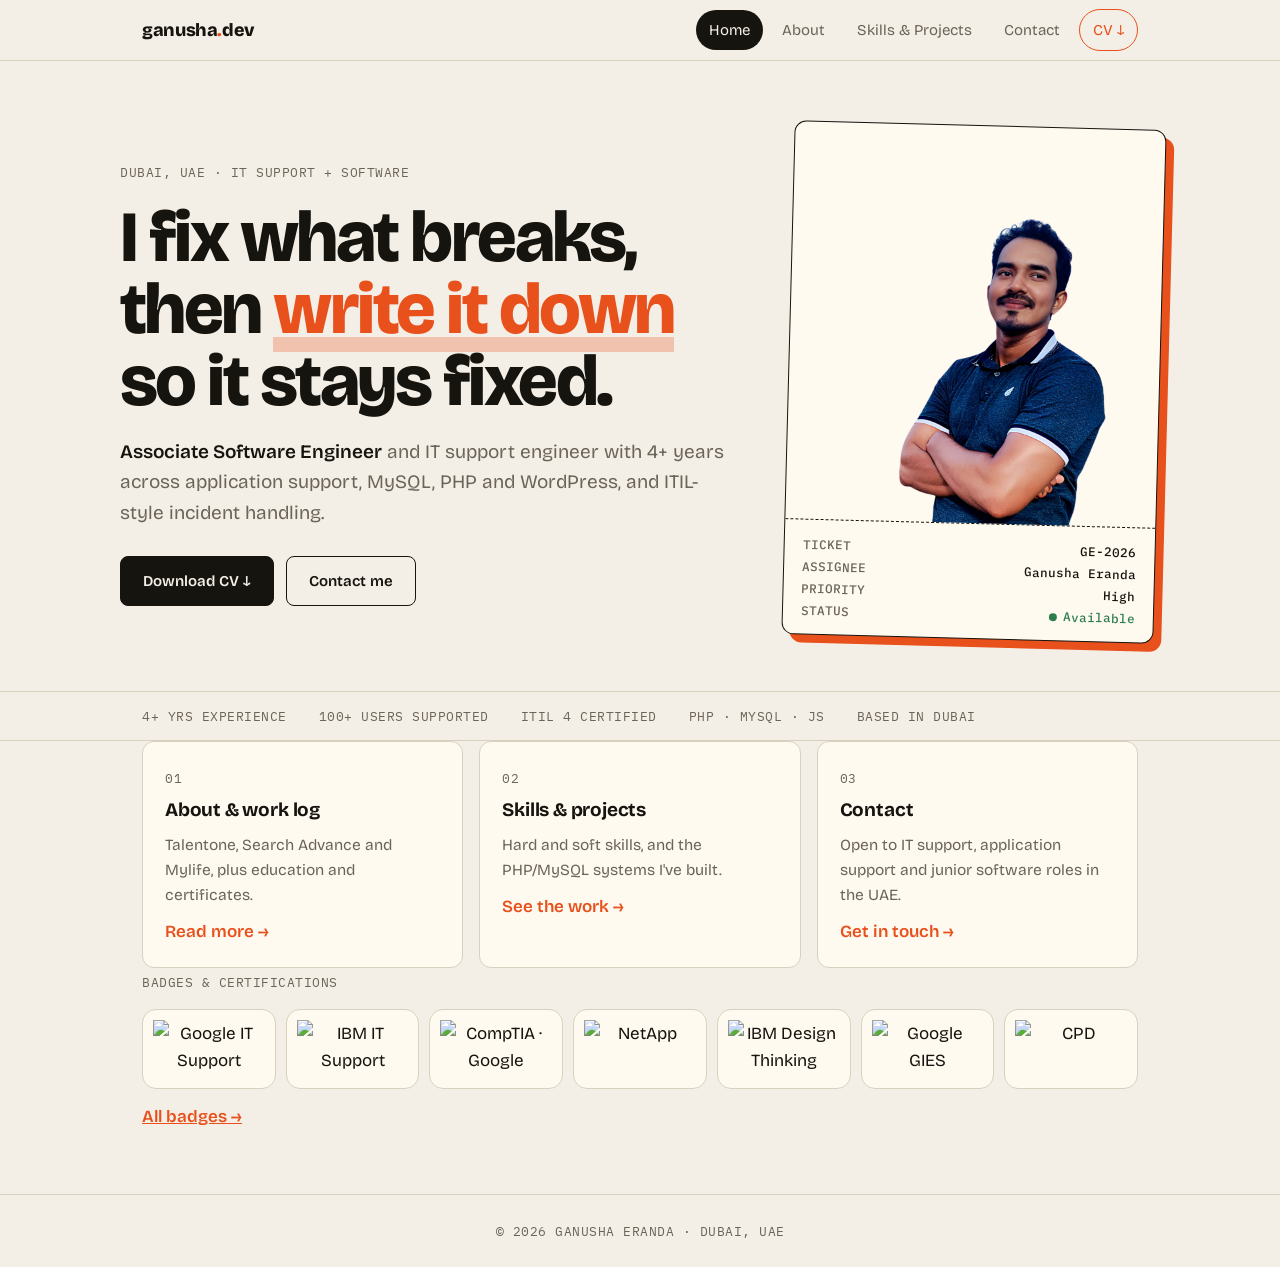
==== commit 80f8398b: "Add files via upload" ====
--- a/index.html
+++ b/index.html
@@ -1,95 +1,24 @@
 <!DOCTYPE html>
-<html lang="en">
-<head>
-<meta charset="UTF-8">
-<meta name="viewport" content="width=device-width, initial-scale=1.0, maximum-scale=1.0, user-scalable=no">
+<html lang="en"><head><meta charset="UTF-8"><meta name="viewport" content="width=device-width, initial-scale=1">
 <title>Home — Ganusha Eranda</title>
-<link href="https://fonts.googleapis.com/css2?family=Space+Grotesk:wght@400;500;600;700&family=Inter:wght@400;500;600&family=JetBrains+Mono:wght@400;500&display=swap" rel="stylesheet">
-<link rel="stylesheet" href="style.css">
-</head>
-<body>
-
-<header>
-  <nav class="glass-pill">
-    <a class="logo" href="index.html">
-      <svg viewBox="0 0 24 24" fill="none" stroke="currentColor" stroke-width="2" width="18" height="18"><polyline points="16 18 22 12 16 6"></polyline><polyline points="8 6 2 12 8 18"></polyline></svg>
-      ganusha.dev
-    </a>
-    <button class="nav-toggle" id="navToggle" aria-label="Toggle menu">
-      <svg viewBox="0 0 24 24" fill="none" stroke="currentColor" stroke-width="2" width="24" height="24"><line x1="3" y1="12" x2="21" y2="12"></line><line x1="3" y1="6" x2="21" y2="6"></line><line x1="3" y1="18" x2="21" y2="18"></line></svg>
-    </button>
-    <div class="nav-links" id="navLinks">
-      <a href="index.html" class="active">Home</a>
-      <a href="about.html" class="">About</a>
-      <a href="skills.html" class="">Skills</a>
-      <a href="projects.html" class="">Projects</a>
-      <a href="contact.html" class="">Contact</a>
-    </div>
-    <a href="contact.html" class="nav-cta">Hire me →</a>
-  </nav>
-</header>
-
-<main>
-
-  <section class="welcome-screen wrap reveal">
-    <div class="hero-grid">
-      <div class="hero-text-side">
-        <div class="greet-line">Hello, I'm Ganusha Eranda<span class="cursor"></span></div>
-        <div class="welcome-badge"><span class="dot"></span> Based in Dubai, UAE</div>
-        <h1>I keep systems running,<br>and I <span class="accent-text">fix what breaks</span>.</h1>
-        <p class="hero-sub">Specialist <strong>IT Support Engineer</strong> with 4+ years of hands-on experience in enterprise infrastructure, hardware diagnostics, and software troubleshooting.</p>
-        
-        <div class="hero-cta">
-          <a href="about.html" class="btn btn-primary">My Experience</a>
-          <a href="Ganusha_Eranda_CV.pdf" download class="btn btn-ghost">Download CV ↓</a>
-        </div>
-      </div>
-      
-      <!-- Pop-out 3D Photo Effect -->
-      <div class="photo-card">
-        <div class="hero-blob"></div>
-        <div class="hero-vector-ring"></div>
-        <div class="photo-frame"></div>
-        <img src="photo.png" alt="Ganusha Eranda" class="photo-image">
-        
-        <div class="photo-badge b1"><svg viewBox="0 0 24 24" fill="none" stroke="currentColor" stroke-width="2" width="16" height="16"><path d="M22 11.08V12a10 10 0 1 1-5.93-9.14"></path><polyline points="22 4 12 14.01 9 11.01"></polyline></svg> ITIL 4 Certified</div>
-        <div class="photo-badge b2"><svg viewBox="0 0 24 24" fill="none" stroke="currentColor" stroke-width="2" width="16" height="16"><rect x="2" y="3" width="20" height="14" rx="2" ry="2"></rect><line x1="2" y1="20" x2="22" y2="20"></line></svg> Hardware Expert</div>
-      </div>
-    </div>
-  </section>
-
-</main>
-
-<footer>
-  <div class="wrap">Built by Ganusha Eranda · <span class="accent-text">Status: Available</span></div>
-</footer>
-
-<!-- Modern Floating Chatbot -->
-<div class="chatbot-container" id="chatbotContainer">
-  <div class="chatbot-window" id="chatbotWindow">
-    <div class="chat-header">
-      <div class="chat-avatar"><svg viewBox="0 0 24 24" fill="none" stroke="currentColor" stroke-width="2"><rect x="3" y="11" width="18" height="10" rx="2"/><circle cx="12" cy="5" r="2"/><path d="M12 7v4M8 16h.01M16 16h.01"/></svg></div>
-      <div>
-        <h4>GanuBot AI</h4>
-        <p>Typically replies instantly</p>
-      </div>
-      <button class="close-chat" id="closeChat"><svg viewBox="0 0 24 24" fill="none" stroke="currentColor" stroke-width="2" width="18" height="18"><line x1="18" y1="6" x2="6" y2="18"></line><line x1="6" y1="6" x2="18" y2="18"></line></svg></button>
-    </div>
-    <div class="chat-body">
-      <div class="chat-bubble bot">Hi there! I'm Ganusha's virtual assistant. How can I help you today?</div>
-      <div class="chat-options">
-        <a href="Ganusha_Eranda_CV.pdf" download class="chat-chip">📄 Download CV</a>
-        <a href="https://wa.me/971504978648" target="_blank" class="chat-chip">💬 WhatsApp Me</a>
-        <a href="mailto:ganush411@gmail.com" class="chat-chip">📧 Send an Email</a>
-      </div>
-    </div>
-  </div>
-  
-  <button class="chatbot-fab" id="chatbotFab">
-    <svg class="icon-bot" viewBox="0 0 24 24" fill="none" stroke="currentColor" stroke-width="2"><path d="M12 2a2 2 0 012 2v2a2 2 0 01-2 2 2 2 0 01-2-2V4a2 2 0 012-2z"/><path d="M4 12a4 4 0 014-4h8a4 4 0 014 4v6a4 4 0 01-4 4H8a4 4 0 01-4-4v-6z"/><path d="M9 14h.01M15 14h.01M8 18h8"/></svg>
-  </button>
-</div>
-
-<script src="main.js"></script>
-</body>
-</html>+<meta name="description" content="Ganusha Eranda: Associate Software Engineer and IT Support Engineer in Dubai, UAE.">
+<link href="https://fonts.googleapis.com/css2?family=Bricolage+Grotesque:opsz,wght@12..96,400;12..96,600;12..96,800&family=IBM+Plex+Mono:wght@400;500&display=swap" rel="stylesheet">
+<link rel="stylesheet" href="style.css"></head><body>
+<header class="top"><div class="wrap bar"><a class="logo" href="index.html">ganusha<i>.</i>dev</a>
+<button id="tg" aria-label="Menu" aria-expanded="false">☰</button>
+<nav class="links" id="nl"><a href="index.html" class="on">Home</a><a href="about.html">About</a><a href="projects.html">Skills & Projects</a><a href="contact.html">Contact</a><a class="hire" href="Ganusha_Eranda_CV.pdf" download>CV ↓</a></nav></div></header>
+<main class="wrap hero"><div>
+<span class="mono">Dubai, UAE · IT Support + Software</span>
+<h1>I fix what breaks, then <em>write it down</em> so it stays fixed.</h1>
+<p class="lead"><strong>Associate Software Engineer</strong> and IT support engineer with 4+ years across application support, MySQL, PHP and WordPress, and ITIL-style incident handling.</p>
+<div class="cta"><a class="btn p" href="Ganusha_Eranda_CV.pdf" download>Download CV ↓</a><a class="btn" href="contact.html">Contact me</a></div></div>
+<aside class="ticket"><img src="photo.png" alt="Ganusha Eranda"><dl><dt>Ticket</dt><dd>GE-2026</dd><dt>Assignee</dt><dd>Ganusha Eranda</dd><dt>Priority</dt><dd>High</dd><dt>Status</dt><dd class="ok">Available</dd></dl></aside></main>
+<div class="strip mono"><div class="wrap"><span>4+ yrs experience</span><span>100+ users supported</span><span>ITIL 4 certified</span><span>PHP · MySQL · JS</span><span>Based in Dubai</span></div></div>
+<section class="wrap"><div class="grid">
+<a class="card" href="about.html"><span class="mono">01</span><h3>About & work log</h3><p>Talentone, Search Advance and Mylife, plus education and certificates.</p><span class="go">Read more →</span></a>
+<a class="card" href="projects.html"><span class="mono">02</span><h3>Skills & projects</h3><p>Hard and soft skills, and the PHP/MySQL systems I've built.</p><span class="go">See the work →</span></a>
+<a class="card" href="contact.html"><span class="mono">03</span><h3>Contact</h3><p>Open to IT support, application support and junior software roles in the UAE.</p><span class="go">Get in touch →</span></a>
+</div></section>
+<section class="wrap"><span class="mono">Badges & certifications</span><div class="badges sm"><figure><img src="certs/badge-google-itsupport.png" alt="Google IT Support" loading="lazy"></figure><figure><img src="certs/badge-ibm-itsupport.png" alt="IBM IT Support" loading="lazy"></figure><figure><img src="certs/badge-google-comptia.webp" alt="CompTIA · Google" loading="lazy"></figure><figure><img src="certs/badge-netapp.png" alt="NetApp" loading="lazy"></figure><figure><img src="certs/badge-ibm-design-thinking.png" alt="IBM Design Thinking" loading="lazy"></figure><figure><img src="certs/badge-google-gies.png" alt="Google GIES" loading="lazy"></figure><figure><img src="certs/badge-cpd.png" alt="CPD" loading="lazy"></figure></div><a class="go" href="about.html#badges">All badges →</a></section>
+<footer class="mono">© 2026 Ganusha Eranda · Dubai, UAE</footer>
+<script src="nav.js"></script></body></html>
--- a/style.css
+++ b/style.css
@@ -1,273 +1,81 @@
-
-:root {
-  /* Corporate Professional Dark Theme - Slate & Blue */
-  --bg: #0B1120; /* Dark premium slate */
-  --surface: rgba(30, 41, 59, 0.5);
-  --surface-2: rgba(30, 41, 59, 0.8);
-  --border: rgba(255, 255, 255, 0.1);
-  --text: #F8FAFC;
-  --muted: #94A3B8;
-  --accent: #3B82F6; /* Professional Brand Blue */
-  --accent-dim: rgba(59, 130, 246, 0.15);
-  --accent-line: rgba(59, 130, 246, 0.4);
-  --shadow-lg: 0 20px 40px -10px rgba(0,0,0,0.8);
-  --font-display: 'Space Grotesk', sans-serif;
-  --font-body: 'Inter', sans-serif;
-  --font-mono: 'JetBrains Mono', monospace;
+:root{--bg:#f4efe6;--ink:#16140f;--mute:#6b6458;--card:#fffaf0;--line:#d9d0bf;--acc:#e8501c;--ok:#2f7d4f}
+@media(prefers-color-scheme:dark){:root{--bg:#12110e;--ink:#f1ece0;--mute:#a39b8b;--card:#1b1914;--line:#34302a;--acc:#ff7a45;--ok:#5fc08a}}
+*{box-sizing:border-box;margin:0}
+body{background:var(--bg);color:var(--ink);font:17px/1.6 'Bricolage Grotesque',system-ui,sans-serif;-webkit-text-size-adjust:100%}
+a{color:inherit}
+.mono{font-family:'IBM Plex Mono',monospace;font-size:12.5px;letter-spacing:.04em;text-transform:uppercase;color:var(--mute)}
+.wrap{max-width:1040px;margin:0 auto;padding:0 22px}
+header.top{position:sticky;top:0;z-index:9;background:color-mix(in srgb,var(--bg) 90%,transparent);backdrop-filter:blur(8px);border-bottom:1px solid var(--line)}
+.bar{display:flex;align-items:center;justify-content:space-between;height:60px}
+.logo{font-weight:800;letter-spacing:-.02em;text-decoration:none;font-size:18px}
+.logo i{color:var(--acc);font-style:normal}
+.links{display:flex;gap:6px;align-items:center}
+.links a{text-decoration:none;font-size:15px;padding:8px 13px;border-radius:99px;color:var(--mute)}
+.links a:hover{color:var(--ink)}
+.links a.on{background:var(--ink);color:var(--bg)}
+.links a.hire{border:1.5px solid var(--acc);color:var(--acc)}
+#tg{display:none;background:none;border:1.5px solid var(--ink);color:var(--ink);border-radius:8px;width:42px;height:38px;font-size:20px;cursor:pointer}
+.hero{display:grid;grid-template-columns:1.25fr .75fr;gap:48px;align-items:center;padding:64px 0 52px}
+h1{font-size:clamp(38px,6.4vw,72px);line-height:1;font-weight:800;letter-spacing:-.035em;margin:16px 0 20px}
+h1 em{font-style:normal;color:var(--acc);background:linear-gradient(transparent 82%,color-mix(in srgb,var(--acc) 28%,transparent) 0)}
+.ph{padding:56px 0 12px}
+.ph h1{font-size:clamp(34px,5.5vw,56px);margin:10px 0 10px}
+.ph p{color:var(--mute);max-width:56ch}
+.lead{max-width:52ch;color:var(--mute);font-size:19px}
+.lead strong{color:var(--ink);font-weight:600}
+.cta{display:flex;gap:12px;flex-wrap:wrap;margin-top:28px}
+.btn{display:inline-block;padding:12px 22px;border-radius:8px;text-decoration:none;font-weight:600;font-size:15px;border:1.5px solid var(--ink)}
+.btn.p{background:var(--ink);color:var(--bg)}
+.btn:hover{border-color:var(--acc);background:var(--acc);color:#fff}
+.ticket{background:var(--card);border:1.5px solid var(--ink);border-radius:12px;overflow:hidden;box-shadow:8px 8px 0 var(--acc);transform:rotate(1.5deg)}
+.ticket img{display:block;width:100%;aspect-ratio:4/4.3;object-fit:cover;object-position:top;border-bottom:1.5px dashed var(--ink)}
+.ticket dl{display:grid;grid-template-columns:auto 1fr;gap:6px 14px;padding:16px 18px;font:500 12.5px 'IBM Plex Mono',monospace}
+.ticket dt{color:var(--mute);text-transform:uppercase}
+.ticket dd{text-align:right}
+.ok{color:var(--ok)}
+.ok:before{content:"";display:inline-block;width:8px;height:8px;border-radius:50%;background:var(--ok);margin-right:6px}
+.strip{border-block:1px solid var(--line);padding:14px 0;overflow-x:auto}
+.strip .wrap{display:flex;gap:32px;white-space:nowrap}
+section{padding:44px 0 4px}
+h2{font-size:clamp(26px,4vw,38px);letter-spacing:-.03em;font-weight:800;margin:6px 0 24px}
+.log{border-left:2px solid var(--ink);margin-left:6px}
+.job{position:relative;padding:0 0 30px 26px}
+.job:before{content:"";position:absolute;left:-7px;top:6px;width:12px;height:12px;background:var(--acc);border:2px solid var(--bg);border-radius:50%}
+.job h3{font-size:21px;letter-spacing:-.02em;line-height:1.25;margin-top:2px}
+.job h3 span{display:block;color:var(--mute);font-weight:400;font-size:16px}
+.job ul{margin:10px 0 0 18px;color:var(--mute)}
+.job li{margin:4px 0;max-width:70ch}
+.grid{display:grid;grid-template-columns:repeat(auto-fit,minmax(260px,1fr));gap:16px}
+.card{display:block;background:var(--card);border:1px solid var(--line);border-radius:12px;padding:22px;text-decoration:none}
+.card h3{font-size:19px;letter-spacing:-.01em;margin:4px 0 8px}
+.card p{color:var(--mute);font-size:15.5px}
+a.card:hover,.card:hover{border-color:var(--acc)}
+.go{color:var(--acc);font-weight:600;display:inline-block;margin-top:10px}
+.chips{display:flex;flex-wrap:wrap;gap:7px;margin-top:12px}
+.chips span{font:12px 'IBM Plex Mono',monospace;padding:4px 10px;border:1px solid var(--line);border-radius:99px;background:var(--bg)}
+.certs a{display:block;padding:14px 0;border-bottom:1px solid var(--line);text-decoration:none}
+.certs a:hover{color:var(--acc)}
+.certs small{display:block;color:var(--mute);font-size:14px}
+.big{display:flex;flex-direction:column;gap:12px;max-width:520px}
+.big a{display:flex;justify-content:space-between;gap:12px;padding:18px 20px;border:1.5px solid var(--ink);border-radius:12px;text-decoration:none;font-weight:600;background:var(--card);word-break:break-all}
+.big a:hover{background:var(--acc);border-color:var(--acc);color:#fff}
+footer{margin-top:64px;padding:26px 0;border-top:1px solid var(--line);text-align:center}
+@media(max-width:780px){
+ .hero{grid-template-columns:1fr;gap:34px;padding:36px 0 36px}.ticket{max-width:330px;transform:none;margin:0 auto 8px;order:-1}
+ #tg{display:block}
+ .links{display:none;position:absolute;top:60px;left:0;right:0;flex-direction:column;align-items:stretch;background:var(--bg);border-bottom:1px solid var(--line);padding:10px 22px 16px;gap:4px}
+ .links.open{display:flex}
+ .links a{padding:13px 14px;font-size:17px}
+ body{font-size:16.5px}
+ .cta .btn{flex:1;text-align:center}
 }
 
-* { margin:0; padding:0; box-sizing:border-box; }
-
-/* STRICT MOBILE OVERFLOW PREVENTION */
-html, body {
-  background: var(--bg);
-  color: var(--text);
-  font-family: var(--font-body);
-  line-height: 1.6;
-  width: 100%;
-  max-width: 100vw;
-  overflow-x: hidden;
-}
-
-a { color: inherit; text-decoration: none; }
-.wrap { max-width: 1080px; margin: 0 auto; padding: 0 24px; }
-.reveal { opacity: 0; transform: translateY(30px); transition: all 0.9s cubic-bezier(0.16, 1, 0.3, 1); }
-.reveal.in { opacity: 1; transform: translateY(0); }
-
-/* Solid Professional Accent Color (No crazy gradients on text) */
-.accent-text { color: var(--accent); font-weight:700;}
-
-/* Subtle Premium Background */
-body::before {
-  content:""; position: fixed; inset: 0; z-index: -2;
-  background: radial-gradient(800px circle at 20% 30%, rgba(59,130,246,0.06), transparent 60%),
-              radial-gradient(600px circle at 80% 80%, rgba(59,130,246,0.04), transparent 60%);
-}
-
-/* Glass Pill Navigation */
-header { position: sticky; top: 20px; z-index: 2000; display: flex; justify-content: center; width: 100%; padding: 0 20px;}
-.glass-pill {
-  display: flex; align-items: center; justify-content: space-between;
-  width: 100%; max-width: 900px;
-  background: rgba(15, 23, 42, 0.85);
-  backdrop-filter: blur(24px); -webkit-backdrop-filter: blur(24px);
-  border: 1px solid var(--border);
-  border-radius: 50px; padding: 12px 24px;
-  box-shadow: 0 10px 30px rgba(0,0,0,0.5);
-  position: relative;
-}
-.logo { font-family: var(--font-mono); font-weight: 600; display: flex; align-items: center; gap: 8px; color: white;}
-.logo svg { color: var(--accent); }
-.nav-links { display: flex; gap: 24px; font-size: 14px; font-weight: 500; }
-.nav-links a { padding: 6px 14px; border-radius: 20px; transition: all 0.3s ease; color: var(--muted); }
-.nav-links a:hover { color: var(--text); background: rgba(255,255,255,0.08); }
-.nav-links a.active { color: var(--text); background: var(--accent-dim); border: 1px solid var(--accent-line); }
-.nav-cta { background: var(--accent); padding: 8px 18px; border-radius: 20px; font-size: 13px; font-weight: 600; color: white; transition: transform 0.3s;}
-.nav-cta:hover { transform: scale(1.05); }
-.nav-toggle { display: none; background: none; border: none; color: white; cursor: pointer; display: flex; align-items:center; justify-content:center;}
-
-/* Page Covers */
-.page-cover { text-align: center; padding: 100px 20px 40px; position: relative; overflow: hidden; }
-.cover-blob { position: absolute; width: 400px; height: 400px; border-radius: 50%; filter: blur(100px); z-index: -1; left: 50%; transform: translateX(-50%); opacity: 0.2; background: var(--accent);}
-.eyebrow { display: inline-flex; align-items: center; gap: 8px; font-family: var(--font-mono); font-size: 12px; background: var(--accent-dim); border: 1px solid var(--accent-line); padding: 6px 16px; border-radius: 30px; margin-bottom: 20px; color: var(--accent); }
-.page-cover h1 { font-family: var(--font-display); font-size: 48px; margin-bottom: 15px; }
-.cover-sub { color: var(--muted); font-size: 18px; max-width: 600px; margin: 0 auto; }
-
-/* Glass Cards & Animations */
-.glass-card {
-  background: var(--surface);
-  backdrop-filter: blur(20px); -webkit-backdrop-filter: blur(20px);
-  border: 1px solid var(--border);
-  border-radius: 16px;
-  transition: all 0.4s cubic-bezier(0.16, 1, 0.3, 1);
-}
-.float-hover:hover { border-color: var(--accent-line); transform: translateY(-5px); box-shadow: 0 15px 30px rgba(0,0,0,0.4); background: var(--surface-2); }
-.p-xl { padding: 40px; }
-
-/* Home / Hero Grid */
-.welcome-screen { padding: 80px 0; }
-.hero-grid { display: grid; grid-template-columns: 1.2fr 0.8fr; gap: 40px; align-items: center; }
-.greet-line { font-family: var(--font-mono); color: var(--muted); display: flex; align-items: center; gap: 10px; margin-bottom: 15px; font-size:15px;}
-.welcome-badge { display: inline-flex; align-items: center; gap: 8px; background: rgba(255,255,255,0.05); border: 1px solid rgba(255,255,255,0.1); padding: 6px 16px; border-radius: 30px; font-size: 12px; font-family: var(--font-mono); color: var(--text); margin-bottom: 30px;}
-.welcome-badge .dot { width: 6px; height: 6px; background: var(--accent); border-radius: 50%; box-shadow: 0 0 8px var(--accent); animation: pulse 2s infinite;}
-@keyframes pulse { 0%,100%{opacity:1} 50%{opacity:0.4} }
-.hero-text-side h1 { font-family: var(--font-display); font-size: 54px; line-height: 1.1; margin-bottom: 20px; }
-
-/* Typing Effect Cursor */
-.type-effect { border-right: 2px solid var(--accent); padding-right: 5px; animation: blink-cursor .75s step-end infinite; }
-@keyframes blink-cursor { from, to { border-color: transparent } 50% { border-color: var(--accent); } }
-
-.hero-sub { font-size: 17px; color: var(--muted); margin-bottom: 35px; max-width: 520px;}
-.hero-cta { display: flex; gap: 15px; flex-wrap: wrap;}
-.btn { padding: 12px 24px; border-radius: 30px; font-weight: 600; font-size: 14px; transition: all 0.3s ease; cursor:pointer; display:inline-flex; align-items:center; gap:8px;}
-.btn-primary { background: var(--accent); color: white; border: none; box-shadow: 0 10px 20px rgba(59,130,246,0.3);}
-.btn-primary:hover { box-shadow: 0 15px 25px rgba(59,130,246,0.5); transform: translateY(-3px);}
-.btn-ghost { background: rgba(255,255,255,0.05); border: 1px solid var(--border); color: var(--text); }
-.btn-ghost:hover { border-color: var(--accent); color: var(--accent); background: var(--accent-dim); transform: translateY(-3px);}
-.btn-sm { padding: 8px 16px; font-size: 13px;}
-
-/* --- OUT OF BOUNDS PHOTO EFFECT (Body Cutout) --- */
-.photo-card { position: relative; width: 100%; display: flex; justify-content: center; align-items: flex-end; height: 450px; margin-top: 40px;}
-.photo-frame { width: 320px; height: 360px; background: linear-gradient(180deg, rgba(30,41,59,0.3), rgba(11,17,32,0.8)); border-radius: 30px; position: absolute; bottom: 0; box-shadow: var(--shadow-lg); border: 1px solid var(--border); z-index: 1; backdrop-filter: blur(10px);}
-.photo-image { width: 360px; position: absolute; bottom: 0; z-index: 2; filter: drop-shadow(0 20px 30px rgba(0,0,0,0.6)); transition: transform 0.5s cubic-bezier(0.16, 1, 0.3, 1); }
-.photo-card:hover .photo-image { transform: scale(1.06) translateY(-15px); }
-
-.hero-vector-ring { position: absolute; width: 420px; height: 420px; border: 1px dashed var(--accent-line); border-radius: 50%; animation: spin 40s linear infinite; z-index: 0; bottom: -30px;}
-@keyframes spin { 100% { transform: rotate(360deg); } }
-
-.photo-badge { position: absolute; background: rgba(15,23,42,0.85); backdrop-filter: blur(12px); border: 1px solid var(--border); padding: 10px 16px; border-radius: 12px; font-size: 13px; font-family: var(--font-mono); display: flex; align-items: center; gap: 8px; z-index: 5; box-shadow: var(--shadow-lg); animation: float 4s infinite ease-in-out;}
-.photo-badge svg { color: var(--accent); }
-.b1 { top: 60px; left: -10px; }
-.b2 { bottom: 40px; right: -20px; animation-delay: 2s; }
-@keyframes float { 0%,100%{transform: translateY(0)} 50%{transform: translateY(-12px)} }
-
-/* Grids & Cards */
-.about-grid { display: grid; grid-template-columns: 1.5fr 1fr; gap: 40px; margin-top: 20px;}
-.about-grid p { margin-bottom: 18px; color: var(--muted); font-size:15px;}
-.about-grid p strong { color: var(--text); }
-.stat-container { display: flex; flex-direction: column; gap: 15px; }
-.stat-box { text-align: center; padding: 25px; }
-.stat-box .num { font-size: 34px; font-family: var(--font-display); color: var(--accent); font-weight: 700; }
-.stat-box .label { font-size: 14px; color: var(--muted); margin-top: 5px;}
-
-/* Timeline (CV Full Details) */
-.section-head { display: flex; flex-direction: column; align-items: flex-start; margin-bottom: 30px; }
-.section-tag { font-family: var(--font-mono); font-size: 12px; color: var(--accent); background: var(--accent-dim); padding: 4px 12px; border-radius: 20px; border: 1px solid var(--accent-line); margin-bottom: 10px;}
-.section-head h2 { font-family: var(--font-display); font-size: 32px; }
-
-.timeline { border-left: 2px solid rgba(255,255,255,0.05); margin-left: 20px; padding-left: 35px !important; display: flex; flex-direction: column; gap: 40px;}
-.timeline-item { position: relative; }
-.timeline-dot { position: absolute; left: -44px; top: 0; width: 16px; height: 16px; border-radius: 50%; background: var(--bg); border: 2px solid var(--accent); box-shadow: 0 0 0 4px var(--accent-dim); }
-.past .timeline-dot { border-color: var(--muted-2); box-shadow: 0 0 0 4px rgba(255,255,255,0.05);}
-.timeline-head { display: flex; justify-content: space-between; align-items: center; margin-bottom: 5px; flex-wrap:wrap;}
-.timeline-head h3 { font-size: 20px; font-family: var(--font-display); }
-.timeline-date { font-family: var(--font-mono); color: var(--accent); font-size: 12px; background: var(--accent-dim); padding: 4px 10px; border-radius: 20px;}
-.timeline-org { color: var(--muted); font-size: 15px; margin-bottom: 15px; font-weight: 500;}
-.timeline-item ul { list-style: none; color: var(--muted); font-size: 14.5px; display: flex; flex-direction: column; gap: 10px;}
-.timeline-item li { position: relative; padding-left: 18px; }
-.timeline-item li::before { content: "▹"; position: absolute; left: 0; color: var(--accent); font-weight: bold;}
-
-/* Skills Modules */
-.modules { display: grid; grid-template-columns: repeat(auto-fit, minmax(300px, 1fr)); gap: 20px; }
-.module-icon { width: 45px; height: 45px; background: rgba(255,255,255,0.05); border: 1px solid rgba(255,255,255,0.1); border-radius: 12px; display: flex; align-items: center; justify-content: center; color: var(--accent); flex-shrink: 0;}
-.chip-row { display: flex; flex-wrap: wrap; gap: 8px; margin-top: 15px;}
-.chip { background: rgba(255,255,255,0.03); border: 1px solid rgba(255,255,255,0.1); padding: 6px 14px; border-radius: 20px; font-size: 12.5px; font-family: var(--font-mono); color: #CBD5E1; }
-.float-hover:hover .chip { border-color: var(--accent-line); color: var(--accent); }
-
-/* Certifications Layout - CLEAN 1 Column List */
-.clean-cert-list { display: flex; flex-direction: column; gap: 15px; }
-.clean-cert-row { display: flex; align-items: center; justify-content: space-between; padding: 25px 30px; flex-wrap: wrap; gap: 20px;}
-.cert-info-wrap { display: flex; align-items: center; gap: 20px; }
-.cert-info-wrap .module-icon { width: 55px; height: 55px; }
-.cert-details h4 { font-family: var(--font-display); font-size: 18px; margin-bottom: 4px; }
-.cert-details p { font-family: var(--font-mono); font-size: 13.5px; color: var(--muted); margin:0;}
-.cert-actions { display: flex; gap: 12px; }
-
-/* Marquee / Logos with Proper Gradient Fade */
-.marquee-wrap {
-  position: relative; overflow: hidden; padding: 50px 0; width: 100%;
-}
-.marquee-wrap::before, .marquee-wrap::after {
-  content: ""; position: absolute; top: 0; bottom: 0; width: 25%; z-index: 10; pointer-events: none;
-}
-.marquee-wrap::before { left: 0; background: linear-gradient(to right, var(--bg) 0%, transparent 100%); }
-.marquee-wrap::after { right: 0; background: linear-gradient(to left, var(--bg) 0%, transparent 100%); }
-
-.marquee-track { display: flex; align-items: center; gap: 70px; width: max-content; animation: scroll 30s linear infinite; }
-/* Use standard opacity instead of filters that render as black boxes */
-.marquee-track .badge { height: 60px; object-fit: contain; transition: transform 0.3s; opacity: 0.7;}
-.marquee-track .badge:hover { transform: scale(1.1); opacity: 1;}
-@keyframes scroll { to { transform: translateX(-50%); } }
-
-/* Projects Page specifics */
-.projects { display: flex; flex-direction: column; gap: 24px; }
-.project-card { display: flex; gap: 24px; padding: 35px; align-items: flex-start; }
-.project-icon { background: rgba(255,255,255,0.03); border: 1px solid rgba(255,255,255,0.08); padding: 20px; border-radius: 20px; flex-shrink: 0; color: var(--accent);}
-.project-info h3 { font-family: var(--font-display); font-size: 24px; margin-bottom: 12px; }
-.project-info p { color: var(--muted); font-size: 15px; margin-bottom: 15px; line-height: 1.7; }
-
-/* Contact & Chatbot */
-.contact-panel { padding: 60px; text-align: center;}
-.contact-direct { display: grid; grid-template-columns: 1fr 1fr; gap: 25px; margin-top: 30px;}
-.contact-direct-card { display: flex; align-items: center; justify-content: center; gap: 15px; padding: 25px; text-align: left; }
-.label { font-size: 12px; color: var(--muted); font-family: var(--font-mono); }
-.value { font-size: 16px; font-weight: 600; color: var(--text); word-break: break-word;}
-
-.chatbot-container { position: fixed; bottom: 30px; right: 30px; z-index: 9999; display: flex; flex-direction: column; align-items: flex-end; gap: 15px; }
-.chatbot-fab { width: 65px; height: 65px; border-radius: 50%; background: var(--accent); border: none; color: white; cursor: pointer; box-shadow: 0 10px 30px var(--accent-dim); display: flex; align-items: center; justify-content: center; transition: transform 0.3s cubic-bezier(0.175, 0.885, 0.32, 1.275); }
-.chatbot-fab:hover { transform: scale(1.1) rotate(5deg); }
-.icon-bot { width: 30px; height: 30px; }
-.chatbot-window { width: 340px; background: rgba(15, 23, 42, 0.95); backdrop-filter: blur(30px); border: 1px solid rgba(255,255,255,0.1); border-radius: 24px; overflow: hidden; box-shadow: 0 30px 60px rgba(0,0,0,0.8); opacity: 0; visibility: hidden; transform: translateY(20px) scale(0.9); transform-origin: bottom right; transition: all 0.4s cubic-bezier(0.16, 1, 0.3, 1); }
-.chatbot-window.open { opacity: 1; visibility: visible; transform: translateY(0) scale(1); }
-.chat-header { background: rgba(255,255,255,0.03); padding: 18px 20px; display: flex; align-items: center; gap: 12px; border-bottom: 1px solid rgba(255,255,255,0.05); position: relative;}
-.chat-avatar { width: 44px; height: 44px; background: var(--accent-dim); border-radius: 50%; display: flex; align-items: center; justify-content: center; color: var(--accent); }
-.chat-avatar svg { width: 22px; height: 22px; }
-.chat-header h4 { font-size: 16px; margin: 0; }
-.chat-header p { font-size: 11.5px; color: var(--muted); margin: 0; }
-.close-chat { position: absolute; right: 20px; background: none; border: none; color: var(--muted); font-size: 18px; cursor: pointer; transition: color 0.2s;}
-.close-chat:hover { color: #F87171; }
-.chat-body { padding: 22px; display: flex; flex-direction: column; gap: 15px; }
-.chat-bubble { background: rgba(255,255,255,0.05); padding: 14px 18px; border-radius: 18px; border-top-left-radius: 4px; font-size: 13.5px; color: #E2E8F0; border: 1px solid rgba(255,255,255,0.05); }
-.chat-options { display: flex; flex-direction: column; gap: 10px; margin-top: 5px;}
-.chat-chip { background: var(--accent-dim); border: 1px solid var(--accent-line); color: var(--accent); font-size: 13px; padding: 12px; border-radius: 14px; text-align: center; transition: all 0.2s; font-weight: 500; display:flex; align-items:center; justify-content:center; gap:8px;}
-.chat-chip:hover { background: var(--accent); color: #000; transform: translateY(-2px);}
-
-footer { margin-top: 60px; border-top: 1px solid rgba(255,255,255,0.05); padding: 30px 0; text-align: center; font-family: var(--font-mono); font-size: 12px; color: var(--muted-2); }
-
-/* STRICT MOBILE RESPONSIVE FIXES */
-@media (max-width: 860px) {
-  .wrap { padding: 0 16px; }
-  .hero-grid, .about-grid, .contact-direct { grid-template-columns: 1fr; }
-  
-  .welcome-screen { padding-top: 50px; }
-  
-  /* Text Scaling */
-  .page-cover h1 { font-size: 38px; }
-  .section-head h2 { font-size: 28px; }
-  .hero-text-side h1 { font-size: 42px; }
-  
-  /* Nav Fixes */
-  .glass-pill { padding: 10px 16px; border-radius: 20px;}
-  .logo { font-size: 15px; }
-  .nav-toggle { display: flex; } /* ensures toggle is visible */
-  .nav-cta { display: none; }
-  
-  /* Mobile Menu Container - Fixed Display & Z-Index */
-  .nav-links {
-    position: absolute; top: calc(100% + 15px); left: 0; right: 0;
-    background: rgba(11, 17, 32, 0.98);
-    backdrop-filter: blur(24px); -webkit-backdrop-filter: blur(24px);
-    border: 1px solid rgba(255,255,255,0.1);
-    border-radius: 20px;
-    flex-direction: column; align-items: center; padding: 25px; gap: 20px;
-    display: none;
-    box-shadow: 0 20px 40px rgba(0,0,0,0.8);
-    z-index: 3000;
-  }
-  .nav-links.open { display: flex; animation: menuFadeIn 0.3s ease forwards; }
-
-  /* Certifications layout for mobile */
-  .clean-cert-row { flex-direction: column; align-items: flex-start; gap:15px; padding: 20px;}
-  .cert-actions { width: 100%; display: grid; grid-template-columns: 1fr 1fr; }
-
-  /* Element adjustments */
-  .project-card { flex-direction: column; }
-  .chatbot-container { bottom: 20px; right: 15px; }
-  .chatbot-window { width: calc(100vw - 30px); right: 0; transform-origin: bottom right; }
-  
-  /* Mobile Timeline Fix */
-  .timeline { margin-left: 15px; padding-left: 25px !important; }
-  .timeline-dot { left: -34px; }
-  .timeline-head h3 { font-size: 18px; }
-  
-  /* Mobile Photo Adjustments */
-  .photo-card { height: 350px; margin-top: 30px; }
-  .photo-frame { width: 250px; height: 280px; }
-  .photo-image { width: 280px; }
-  .hero-vector-ring { width: 320px; height: 320px; bottom: 0; }
-}
-
-@keyframes menuFadeIn {
-  from { opacity: 0; transform: translateY(-10px); }
-  to { opacity: 1; transform: translateY(0); }
-}
+.badges{display:grid;grid-template-columns:repeat(auto-fill,minmax(140px,1fr));gap:14px}
+.badges figure{background:var(--card);border:1px solid var(--line);border-radius:14px;padding:16px 12px 12px;text-align:center;transition:transform .2s,border-color .2s}
+.badges figure:hover{transform:translateY(-4px) rotate(-1deg);border-color:var(--acc)}
+.badges img{display:block;width:100%;height:92px;object-fit:contain;margin:0 auto 10px}
+.badges figcaption{font-size:11px;line-height:1.3}
+.badges.sm{grid-template-columns:repeat(auto-fit,minmax(78px,1fr));gap:10px;margin:14px 0 4px}
+.badges.sm figure{padding:10px}
+.badges.sm img{height:58px;margin:0}
+@media(max-width:780px){.badges{grid-template-columns:repeat(2,1fr)}.badges.sm{grid-template-columns:repeat(4,1fr)}}
